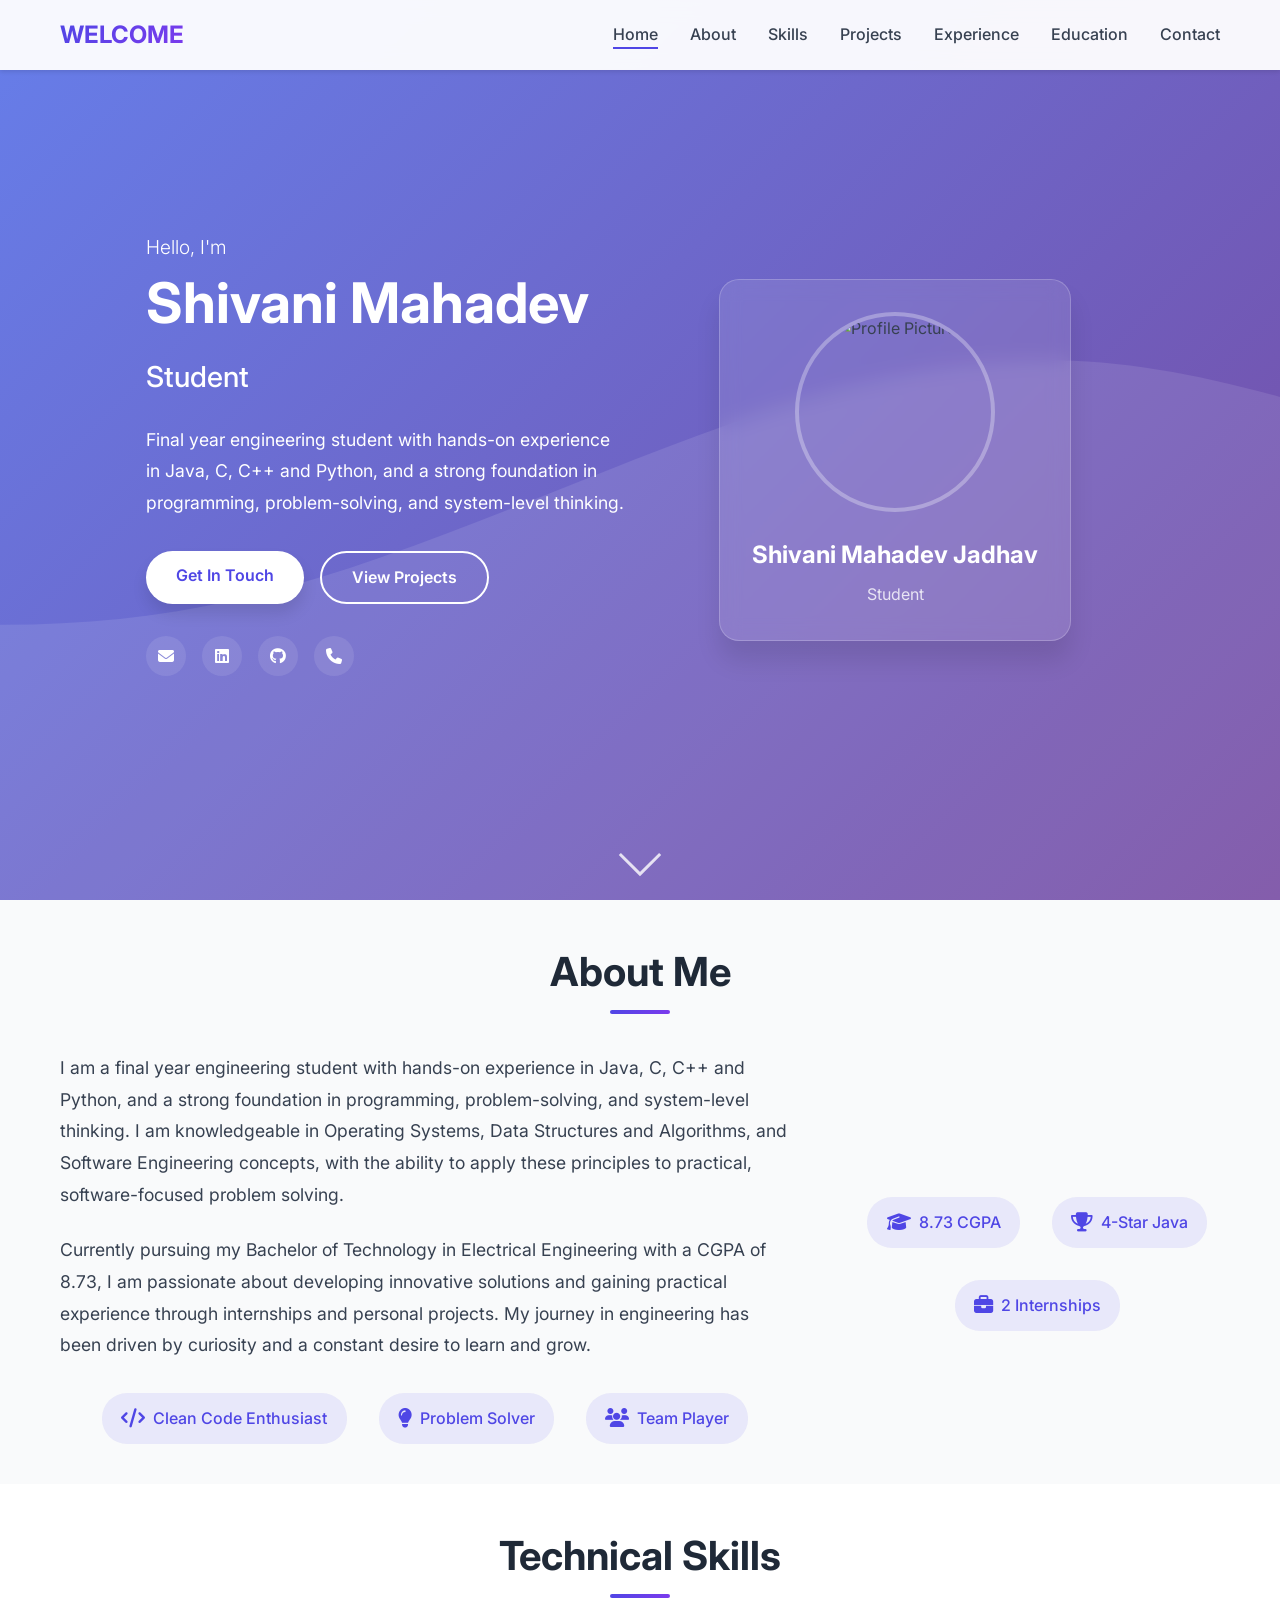
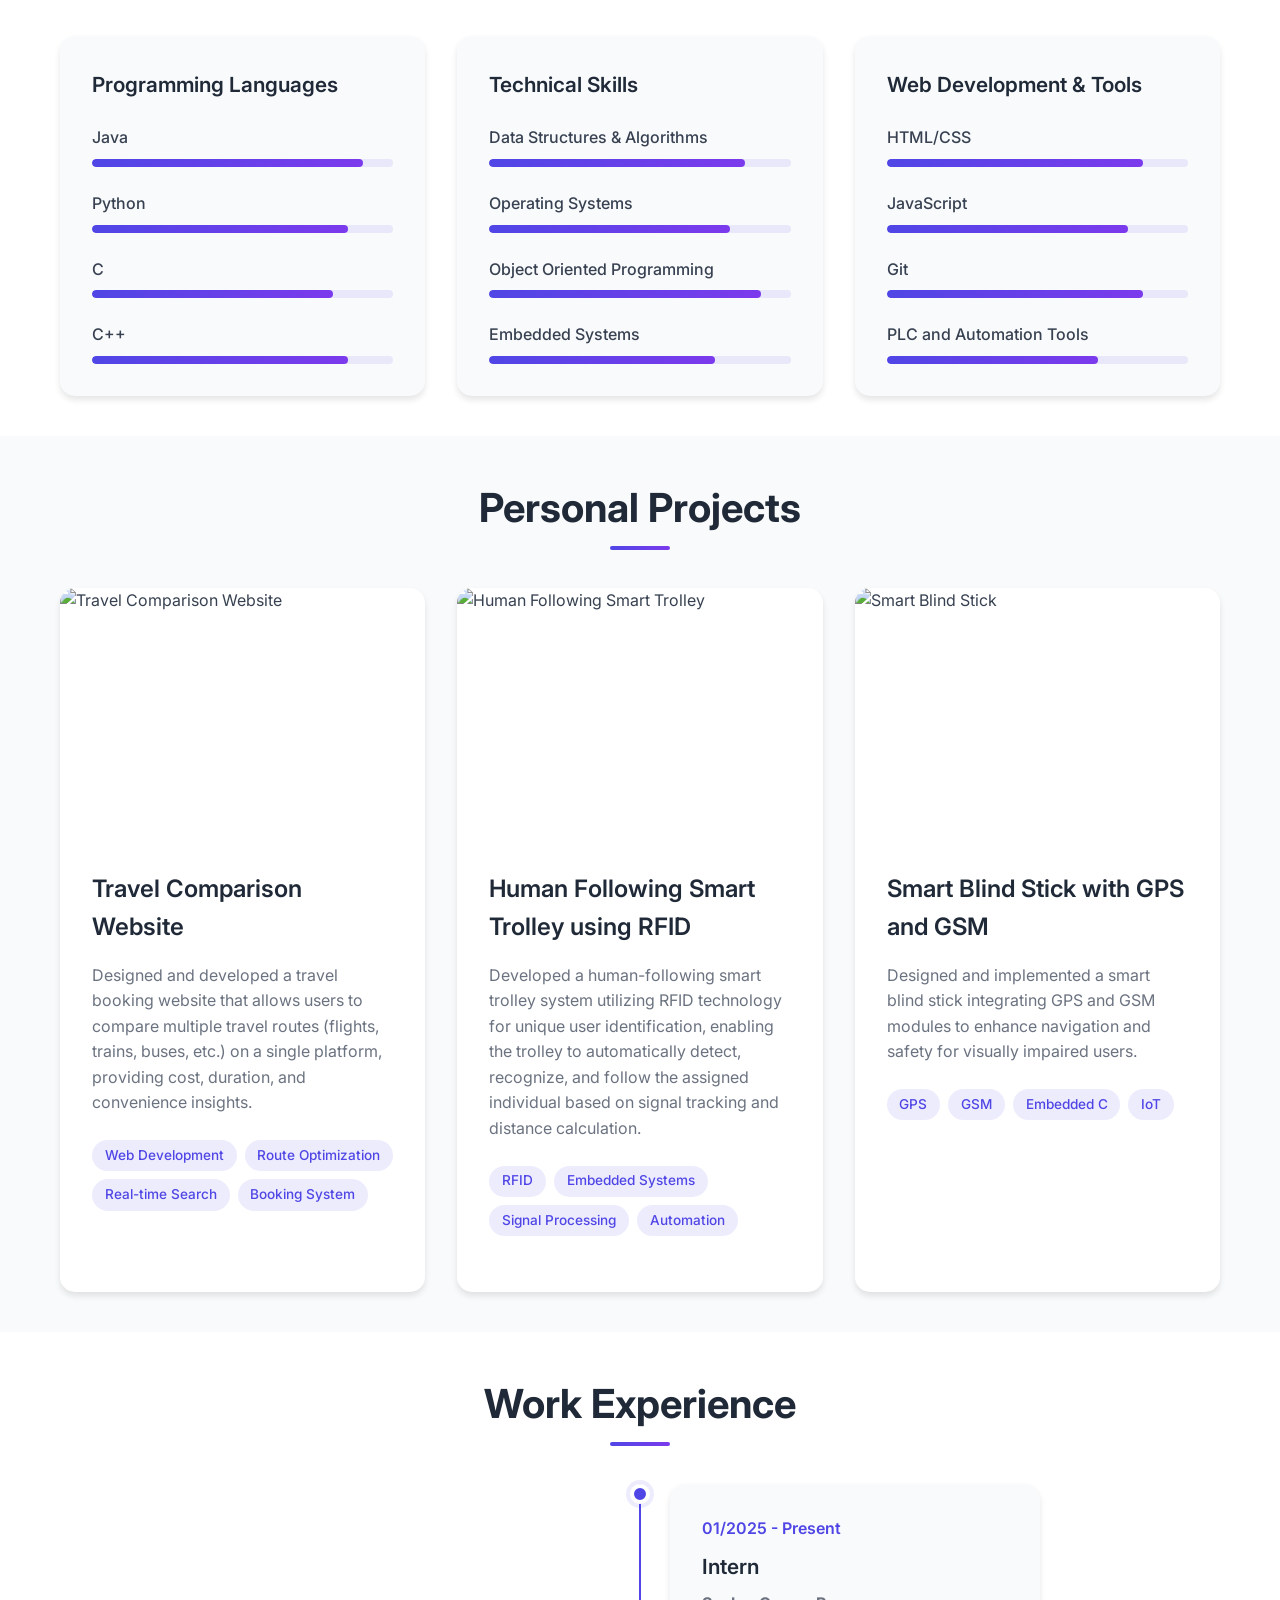
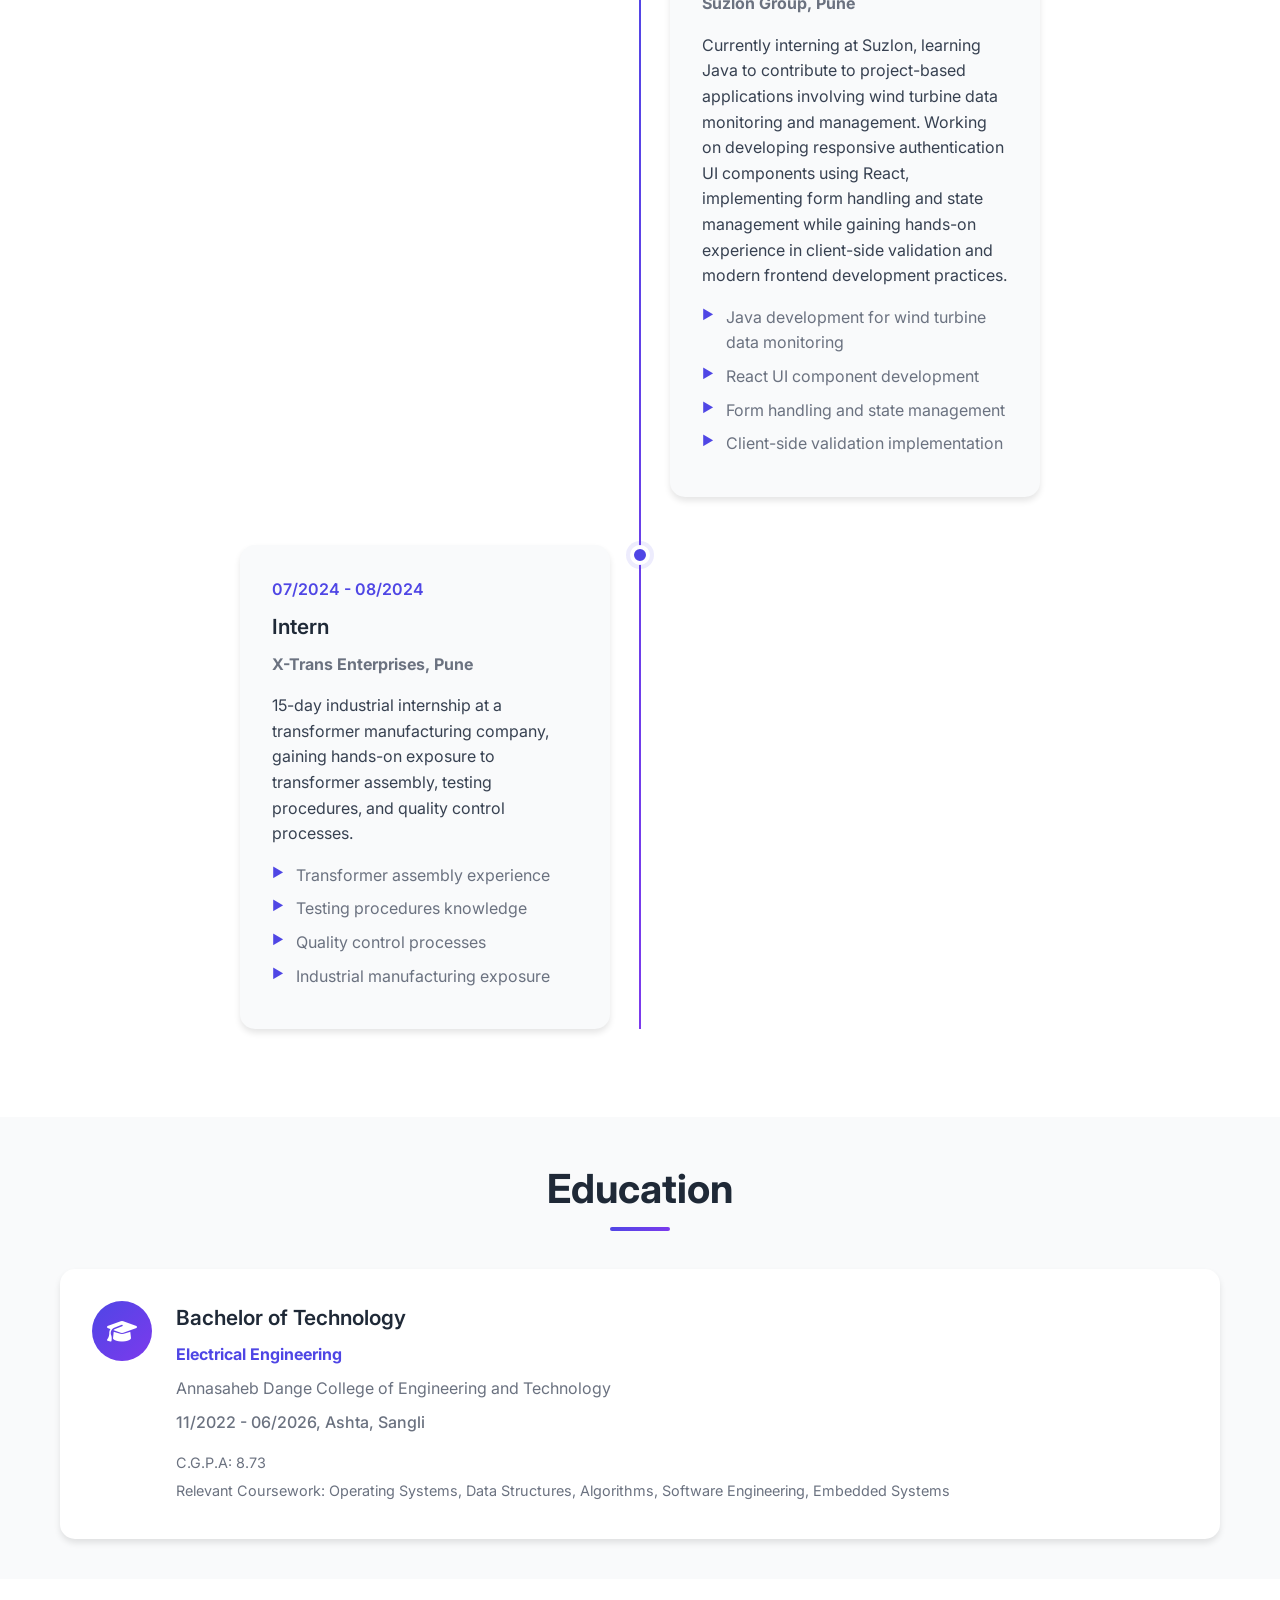
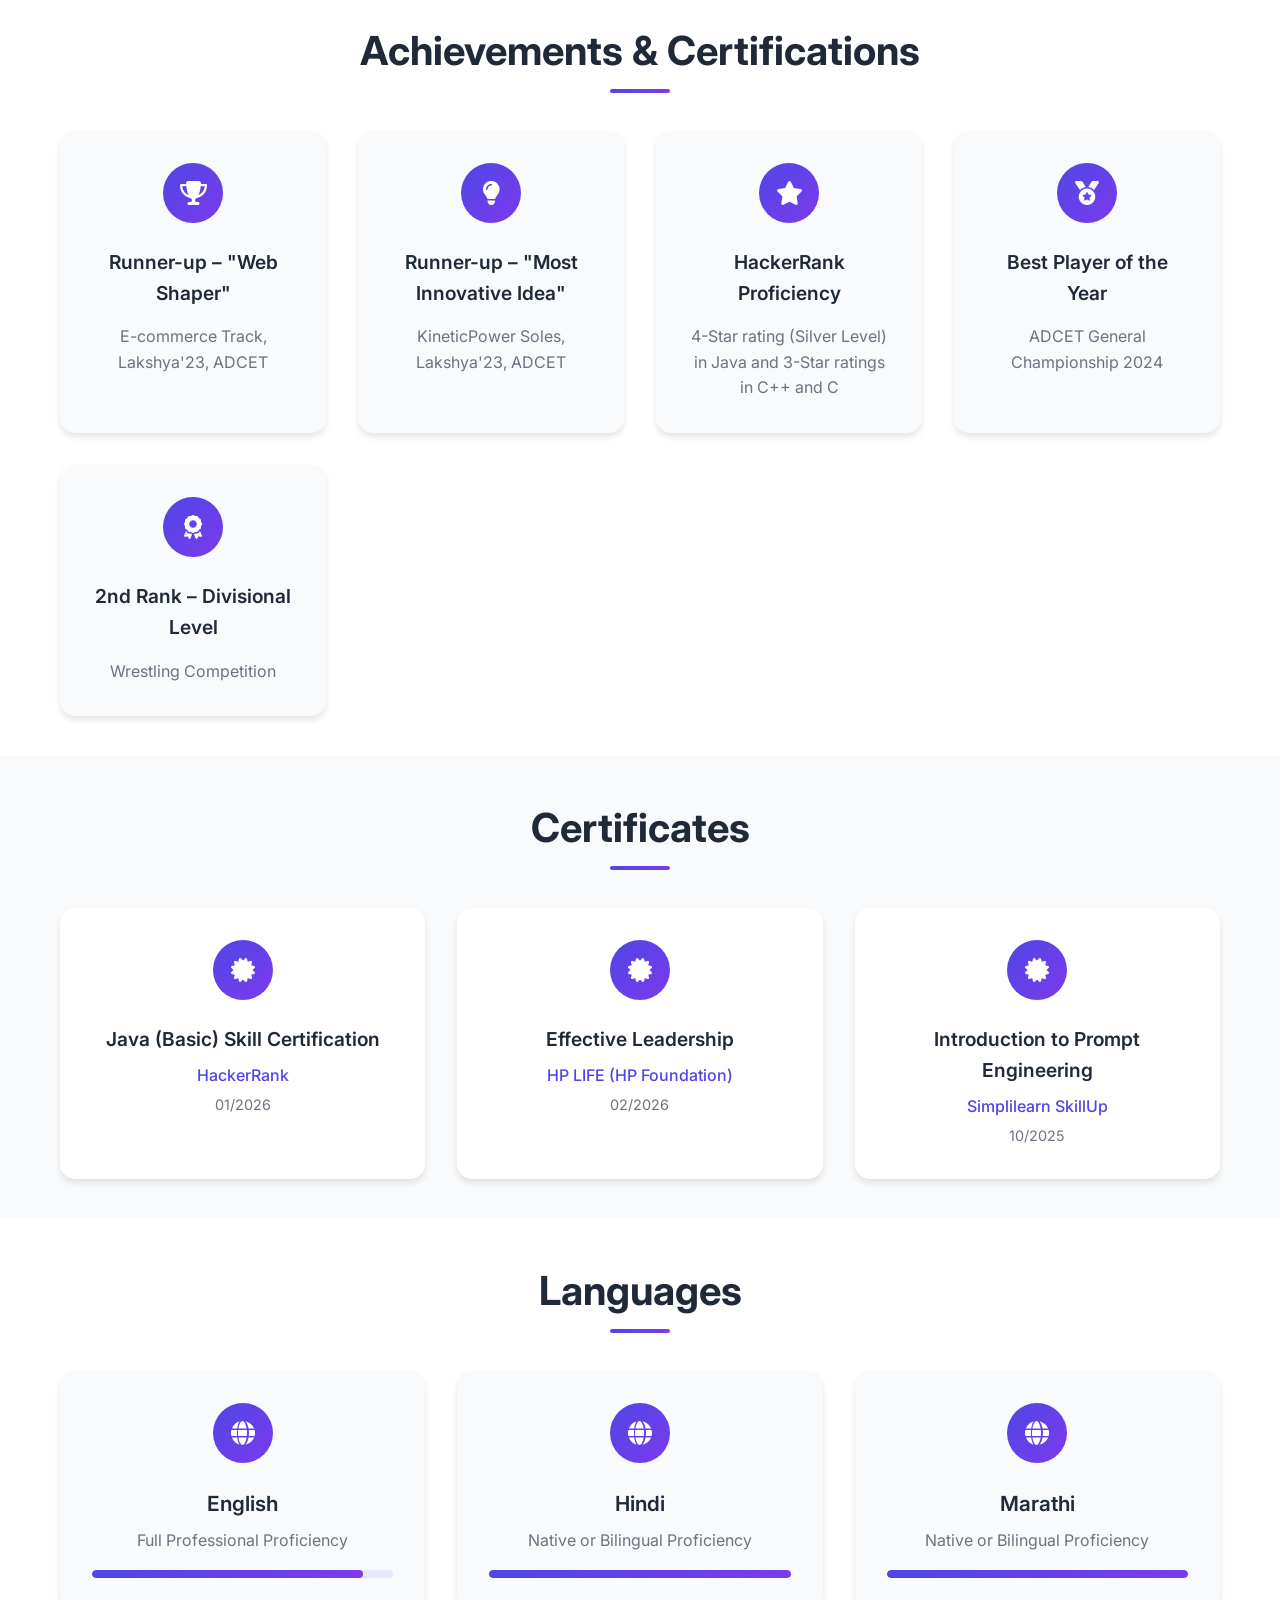
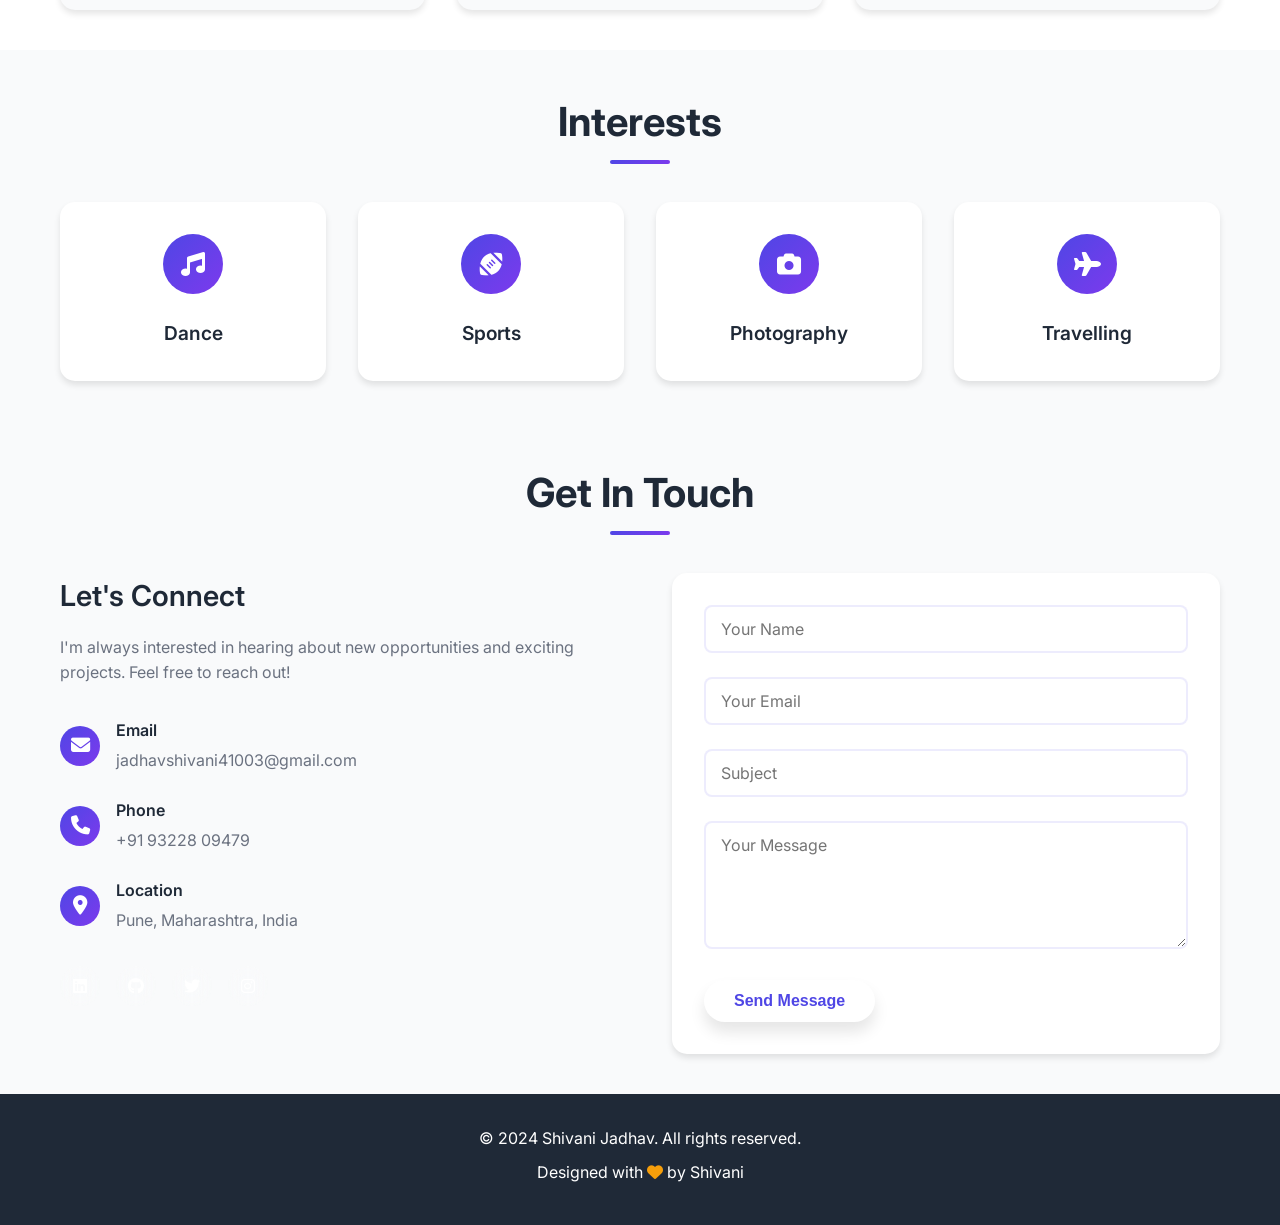
==== index.html @ b229d6d4 "Initial portfolio commit - Shivani Jadhav" ====
<!DOCTYPE html>
<html lang="en">
<head>
    <meta charset="UTF-8">
    <meta name="viewport" content="width=device-width, initial-scale=1.0">
    <base href="/">
    <title>Shivani Jadhav - Portfolio</title>
    <link rel="stylesheet" href="style.css">
    <link rel="stylesheet" href="https://cdnjs.cloudflare.com/ajax/libs/font-awesome/6.4.0/css/all.min.css">
    <link href="https://fonts.googleapis.com/css2?family=Inter:wght@300;400;500;600;700&family=Poppins:wght@300;400;500;600;700&display=swap" rel="stylesheet">
</head>
<body>
    <!-- Navigation -->
    <nav class="navbar">
        <div class="nav-container">
            <div class="nav-logo">
                <h3>WELCOME</h3>
            </div>
            <ul class="nav-menu">
                <li class="nav-item">
                    <a href="#home" class="nav-link">Home</a>
                </li>
                <li class="nav-item">
                    <a href="#about" class="nav-link">About</a>
                </li>
                <li class="nav-item">
                    <a href="#skills" class="nav-link">Skills</a>
                </li>
                <li class="nav-item">
                    <a href="#projects" class="nav-link">Projects</a>
                </li>
                <li class="nav-item">
                    <a href="#experience" class="nav-link">Experience</a>
                </li>
                <li class="nav-item">
                    <a href="#education" class="nav-link">Education</a>
                </li>
                <li class="nav-item">
                    <a href="#contact" class="nav-link">Contact</a>
                </li>
            </ul>
            <div class="hamburger">
                <span class="bar"></span>
                <span class="bar"></span>
                <span class="bar"></span>
            </div>
        </div>
    </nav>

    <!-- Hero Section -->
    <section id="home" class="hero">
        <div class="hero-container">
            <div class="hero-content">
                <div class="hero-text">
                    <h1 class="hero-title">
                        <span class="greeting">Hello, I'm</span>
                        <span class="name">Shivani Mahadev Jadhav</span>
                    </h1>
                    <h2 class="hero-subtitle">Student</h2>
                    <p class="hero-description">
                        Final year engineering student with hands-on experience<br>
                        in Java, C, C++ and Python, and a strong foundation in<br>
                        programming, problem-solving, and system-level thinking.
                    </p>
                    <div class="hero-buttons">
                        <a href="#contact" class="btn btn-primary">Get In Touch</a>
                        <a href="#projects" class="btn btn-secondary">View Projects</a>
                    </div>
                    <div class="hero-social">
                        <a href="jadhavshivani41003@gmail.com" class="social-link" onclick="window.location.href='mailto:jadhavshivani41003@gmail.com'; return false;">
                            <i class="fas fa-envelope"></i>
                        </a>
                        <a href="https://linkedin.com/in/shivani-jadhav03" class="social-link">
                            <i class="fab fa-linkedin"></i>
                        </a>
                        <a href="#" class="social-link">
                            <i class="fab fa-github"></i>
                        </a>
                        <a href="tel:+919322809479" class="social-link">
                            <i class="fas fa-phone"></i>
                        </a>
                    </div>
                </div>
                <div class="hero-image">
                    <div class="profile-card">
                        <div class="profile-img">
                            <img src="profile.jpeg" alt="Profile Picture">
                        </div>
                        <div class="profile-info">
                            <h3>Shivani Mahadev Jadhav</h3>
                            <p>Student</p>
                        </div>
                    </div>
                </div>
            </div>
        </div>
        <div class="scroll-indicator">
            <div class="scroll-arrow"></div>
        </div>
    </section>

    <!-- About Section -->
    <section id="about" class="about">
        <div class="container">
            <h2 class="section-title">About Me</h2>
            <div class="about-content">
                <div class="about-text">
                    <p>
                        I am a final year engineering student with hands-on experience in Java, C, C++ and Python, and a strong 
                        foundation in programming, problem-solving, and system-level thinking. I am knowledgeable in Operating 
                        Systems, Data Structures and Algorithms, and Software Engineering concepts, with the ability to apply 
                        these principles to practical, software-focused problem solving.
                    </p>
                    <p>
                        Currently pursuing my Bachelor of Technology in Electrical Engineering with a CGPA of 8.73, I am passionate 
                        about developing innovative solutions and gaining practical experience through internships and personal projects. 
                        My journey in engineering has been driven by curiosity and a constant desire to learn and grow.
                    </p>
                    <div class="about-highlights">
                        <div class="highlight-item">
                            <i class="fas fa-code"></i>
                            <span>Clean Code Enthusiast</span>
                        </div>
                        <div class="highlight-item">
                            <i class="fas fa-lightbulb"></i>
                            <span>Problem Solver</span>
                        </div>
                        <div class="highlight-item">
                            <i class="fas fa-users"></i>
                            <span>Team Player</span>
                        </div>
                    </div>
                </div>
                <div class="about-highlights">
                    <div class="highlight-item">
                        <i class="fas fa-graduation-cap"></i>
                        <span>8.73 CGPA</span>
                    </div>
                    <div class="highlight-item">
                        <i class="fas fa-trophy"></i>
                        <span>4-Star Java</span>
                    </div>
                    <div class="highlight-item">
                        <i class="fas fa-briefcase"></i>
                        <span>2 Internships</span>
                    </div>
                </div>
            </div>
        </div>
    </section>

    <!-- Skills Section -->
    <section id="skills" class="skills">
        <div class="container">
            <h2 class="section-title">Technical Skills</h2>
            <div class="skills-grid">
                <div class="skill-category">
                    <h3>Programming Languages</h3>
                    <div class="skill-list">
                        <div class="skill-item">
                            <span class="skill-name">Java</span>
                            <div class="skill-bar">
                                <div class="skill-progress" data-progress="90"></div>
                            </div>
                        </div>
                        <div class="skill-item">
                            <span class="skill-name">Python</span>
                            <div class="skill-bar">
                                <div class="skill-progress" data-progress="85"></div>
                            </div>
                        </div>
                        <div class="skill-item">
                            <span class="skill-name">C</span>
                            <div class="skill-bar">
                                <div class="skill-progress" data-progress="80"></div>
                            </div>
                        </div>
                        <div class="skill-item">
                            <span class="skill-name">C++</span>
                            <div class="skill-bar">
                                <div class="skill-progress" data-progress="85"></div>
                            </div>
                        </div>
                    </div>
                </div>
                <div class="skill-category">
                    <h3>Technical Skills</h3>
                    <div class="skill-list">
                        <div class="skill-item">
                            <span class="skill-name">Data Structures & Algorithms</span>
                            <div class="skill-bar">
                                <div class="skill-progress" data-progress="85"></div>
                            </div>
                        </div>
                        <div class="skill-item">
                            <span class="skill-name">Operating Systems</span>
                            <div class="skill-bar">
                                <div class="skill-progress" data-progress="80"></div>
                            </div>
                        </div>
                        <div class="skill-item">
                            <span class="skill-name">Object Oriented Programming</span>
                            <div class="skill-bar">
                                <div class="skill-progress" data-progress="90"></div>
                            </div>
                        </div>
                        <div class="skill-item">
                            <span class="skill-name">Embedded Systems</span>
                            <div class="skill-bar">
                                <div class="skill-progress" data-progress="75"></div>
                            </div>
                        </div>
                    </div>
                </div>
                <div class="skill-category">
                    <h3>Web Development & Tools</h3>
                    <div class="skill-list">
                        <div class="skill-item">
                            <span class="skill-name">HTML/CSS</span>
                            <div class="skill-bar">
                                <div class="skill-progress" data-progress="85"></div>
                            </div>
                        </div>
                        <div class="skill-item">
                            <span class="skill-name">JavaScript</span>
                            <div class="skill-bar">
                                <div class="skill-progress" data-progress="80"></div>
                            </div>
                        </div>
                        <div class="skill-item">
                            <span class="skill-name">Git</span>
                            <div class="skill-bar">
                                <div class="skill-progress" data-progress="85"></div>
                            </div>
                        </div>
                        <div class="skill-item">
                            <span class="skill-name">PLC and Automation Tools</span>
                            <div class="skill-bar">
                                <div class="skill-progress" data-progress="70"></div>
                            </div>
                        </div>
                    </div>
                </div>
            </div>
        </div>
    </section>

    <!-- Projects Section -->
    <section id="projects" class="projects">
        <div class="container">
            <h2 class="section-title">Personal Projects</h2>
            <div class="projects-grid">
                <div class="project-card">
                    <div class="project-image">
                        <img src="travel.png" alt="Travel Comparison Website">
                    </div>
                    <div class="project-content">
                        <h3>Travel Comparison Website</h3>
                        <p>Designed and developed a travel booking website that allows users to compare multiple travel routes (flights, trains, buses, etc.) on a single platform, providing cost, duration, and convenience insights.</p>
                        <div class="project-tech">
                            <span class="tech-tag">Web Development</span>
                            <span class="tech-tag">Route Optimization</span>
                            <span class="tech-tag">Real-time Search</span>
                            <span class="tech-tag">Booking System</span>
                        </div>
                    </div>
                </div>
                <div class="project-card">
                    <div class="project-image">
                        <img src="cart.png" alt="Human Following Smart Trolley">
                    </div>
                    <div class="project-content">
                        <h3>Human Following Smart Trolley using RFID</h3>
                        <p>Developed a human-following smart trolley system utilizing RFID technology for unique user identification, enabling the trolley to automatically detect, recognize, and follow the assigned individual based on signal tracking and distance calculation.</p>
                        <div class="project-tech">
                            <span class="tech-tag">RFID</span>
                            <span class="tech-tag">Embedded Systems</span>
                            <span class="tech-tag">Signal Processing</span>
                            <span class="tech-tag">Automation</span>
                        </div>
                    </div>
                </div>
                <div class="project-card">
                    <div class="project-image">
                        <img src="stick.png" alt="Smart Blind Stick">
                    </div>
                    <div class="project-content">
                        <h3>Smart Blind Stick with GPS and GSM</h3>
                        <p>Designed and implemented a smart blind stick integrating GPS and GSM modules to enhance navigation and safety for visually impaired users.</p>
                        <div class="project-tech">
                            <span class="tech-tag">GPS</span>
                            <span class="tech-tag">GSM</span>
                            <span class="tech-tag">Embedded C</span>
                            <span class="tech-tag">IoT</span>
                        </div>
                    </div>
                </div>
            </div>
        </div>
    </section>

    <!-- Experience Section -->
    <section id="experience" class="experience">
        <div class="container">
            <h2 class="section-title">Work Experience</h2>
            <div class="timeline">
                <div class="timeline-item">
                    <div class="timeline-dot"></div>
                    <div class="timeline-content">
                        <div class="timeline-date">01/2025 - Present</div>
                        <h3>Intern</h3>
                        <h4>Suzlon Group, Pune</h4>
                        <p>Currently interning at Suzlon, learning Java to contribute to project-based applications involving wind turbine data monitoring and management. Working on developing responsive authentication UI components using React, implementing form handling and state management while gaining hands-on experience in client-side validation and modern frontend development practices.</p>
                        <ul>
                            <li>Java development for wind turbine data monitoring</li>
                            <li>React UI component development</li>
                            <li>Form handling and state management</li>
                            <li>Client-side validation implementation</li>
                        </ul>
                    </div>
                </div>
                <div class="timeline-item">
                    <div class="timeline-dot"></div>
                    <div class="timeline-content">
                        <div class="timeline-date">07/2024 - 08/2024</div>
                        <h3>Intern</h3>
                        <h4>X-Trans Enterprises, Pune</h4>
                        <p>15-day industrial internship at a transformer manufacturing company, gaining hands-on exposure to transformer assembly, testing procedures, and quality control processes.</p>
                        <ul>
                            <li>Transformer assembly experience</li>
                            <li>Testing procedures knowledge</li>
                            <li>Quality control processes</li>
                            <li>Industrial manufacturing exposure</li>
                        </ul>
                    </div>
                </div>
            </div>
        </div>
    </section>

    <!-- Education Section -->
    <section id="education" class="education">
        <div class="container">
            <h2 class="section-title">Education</h2>
            <div class="education-grid">
                <div class="education-card">
                    <div class="education-icon">
                        <i class="fas fa-graduation-cap"></i>
                    </div>
                    <div class="education-content">
                        <h3>Bachelor of Technology</h3>
                        <h4>Electrical Engineering</h4>
                        <p class="institution">Annasaheb Dange College of Engineering and Technology</p>
                        <p class="duration">11/2022 - 06/2026, Ashta, Sangli</p>
                        <div class="education-details">
                            <p>C.G.P.A: 8.73</p>
                            <p>Relevant Coursework: Operating Systems, Data Structures, Algorithms, Software Engineering, Embedded Systems</p>
                        </div>
                    </div>
                </div>
            </div>
        </div>
    </section>

    <!-- Achievements Section -->
    <section class="achievements">
        <div class="container">
            <h2 class="section-title">Achievements & Certifications</h2>
            <div class="achievements-grid">
                <div class="achievement-card">
                    <div class="achievement-icon">
                        <i class="fas fa-trophy"></i>
                    </div>
                    <h3>Runner-up – "Web Shaper"</h3>
                    <p>E-commerce Track, Lakshya'23, ADCET</p>
                </div>
                <div class="achievement-card">
                    <div class="achievement-icon">
                        <i class="fas fa-lightbulb"></i>
                    </div>
                    <h3>Runner-up – "Most Innovative Idea"</h3>
                    <p>KineticPower Soles, Lakshya'23, ADCET</p>
                </div>
                <div class="achievement-card">
                    <div class="achievement-icon">
                        <i class="fas fa-star"></i>
                    </div>
                    <h3>HackerRank Proficiency</h3>
                    <p>4-Star rating (Silver Level) in Java and 3-Star ratings in C++ and C</p>
                </div>
                <div class="achievement-card">
                    <div class="achievement-icon">
                        <i class="fas fa-medal"></i>
                    </div>
                    <h3>Best Player of the Year</h3>
                    <p>ADCET General Championship 2024</p>
                </div>
                <div class="achievement-card">
                    <div class="achievement-icon">
                        <i class="fas fa-award"></i>
                    </div>
                    <h3>2nd Rank – Divisional Level</h3>
                    <p>Wrestling Competition</p>
                </div>
            </div>
        </div>
    </section>

    <!-- Certificates Section -->
    <section class="certificates">
        <div class="container">
            <h2 class="section-title">Certificates</h2>
            <div class="certificates-grid">
                <div class="certificate-card">
                    <div class="certificate-icon">
                        <i class="fas fa-certificate"></i>
                    </div>
                    <h3>Java (Basic) Skill Certification</h3>
                    <p class="issuer">HackerRank</p>
                    <p class="date">01/2026</p>
                </div>
                <div class="certificate-card">
                    <div class="certificate-icon">
                        <i class="fas fa-certificate"></i>
                    </div>
                    <h3>Effective Leadership</h3>
                    <p class="issuer">HP LIFE (HP Foundation)</p>
                    <p class="date">02/2026</p>
                </div>
                <div class="certificate-card">
                    <div class="certificate-icon">
                        <i class="fas fa-certificate"></i>
                    </div>
                    <h3>Introduction to Prompt Engineering</h3>
                    <p class="issuer">Simplilearn SkillUp</p>
                    <p class="date">10/2025</p>
                </div>
            </div>
        </div>
    </section>

    <!-- Languages Section -->
    <section class="languages">
        <div class="container">
            <h2 class="section-title">Languages</h2>
            <div class="languages-grid">
                <div class="language-card">
                    <div class="language-flag">
                        <i class="fas fa-globe"></i>
                    </div>
                    <h3>English</h3>
                    <p>Full Professional Proficiency</p>
                    <div class="language-level">
                        <div class="level-bar">
                            <div class="level-progress" style="width: 90%"></div>
                        </div>
                    </div>
                </div>
                <div class="language-card">
                    <div class="language-flag">
                        <i class="fas fa-globe"></i>
                    </div>
                    <h3>Hindi</h3>
                    <p>Native or Bilingual Proficiency</p>
                    <div class="language-level">
                        <div class="level-bar">
                            <div class="level-progress" style="width: 100%"></div>
                        </div>
                    </div>
                </div>
                <div class="language-card">
                    <div class="language-flag">
                        <i class="fas fa-globe"></i>
                    </div>
                    <h3>Marathi</h3>
                    <p>Native or Bilingual Proficiency</p>
                    <div class="language-level">
                        <div class="level-bar">
                            <div class="level-progress" style="width: 100%"></div>
                        </div>
                    </div>
                </div>
            </div>
        </div>
    </section>

    <!-- Interests Section -->
    <section class="interests">
        <div class="container">
            <h2 class="section-title">Interests</h2>
            <div class="interests-grid">
                <div class="interest-card">
                    <div class="interest-icon">
                        <i class="fas fa-music"></i>
                    </div>
                    <h3>Dance</h3>
                </div>
                <div class="interest-card">
                    <div class="interest-icon">
                        <i class="fas fa-football-ball"></i>
                    </div>
                    <h3>Sports</h3>
                </div>
                <div class="interest-card">
                    <div class="interest-icon">
                        <i class="fas fa-camera"></i>
                    </div>
                    <h3>Photography</h3>
                </div>
                <div class="interest-card">
                    <div class="interest-icon">
                        <i class="fas fa-plane"></i>
                    </div>
                    <h3>Travelling</h3>
                </div>
            </div>
        </div>
    </section>

    <!-- Contact Section -->
    <section id="contact" class="contact">
        <div class="container">
            <h2 class="section-title">Get In Touch</h2>
            <div class="contact-content">
                <div class="contact-info">
                    <h3>Let's Connect</h3>
                    <p>I'm always interested in hearing about new opportunities and exciting projects. Feel free to reach out!</p>
                    <div class="contact-items">
                        <div class="contact-item">
                            <i class="fas fa-envelope"></i>
                            <div>
                                <h4>Email</h4>
                                <a href="mailto:jadhavshivani41003@gmail.com">jadhavshivani41003@gmail.com</a>
                            </div>
                        </div>
                        <div class="contact-item">
                            <i class="fas fa-phone"></i>
                            <div>
                                <h4>Phone</h4>
                                <a href="tel:+919322809479">+91 93228 09479</a>
                            </div>
                        </div>
                        <div class="contact-item">
                            <i class="fas fa-map-marker-alt"></i>
                            <div>
                                <h4>Location</h4>
                                <p>Pune, Maharashtra, India</p>
                            </div>
                        </div>
                    </div>
                    <div class="social-links">
                        <a href="#" class="social-link">
                            <i class="fab fa-linkedin"></i>
                        </a>
                        <a href="#" class="social-link">
                            <i class="fab fa-github"></i>
                        </a>
                        <a href="#" class="social-link">
                            <i class="fab fa-twitter"></i>
                        </a>
                        <a href="#" class="social-link">
                            <i class="fab fa-instagram"></i>
                        </a>
                    </div>
                </div>
                <div class="contact-form">
                    <form id="contactForm">
                        <div class="form-group">
                            <input type="text" id="name" name="name" placeholder="Your Name" required>
                        </div>
                        <div class="form-group">
                            <input type="email" id="email" name="email" placeholder="Your Email" required>
                        </div>
                        <div class="form-group">
                            <input type="text" id="subject" name="subject" placeholder="Subject" required>
                        </div>
                        <div class="form-group">
                            <textarea id="message" name="message" rows="5" placeholder="Your Message" required></textarea>
                        </div>
                        <button type="submit" class="btn btn-primary">Send Message</button>
                    </form>
                </div>
            </div>
        </div>
    </section>

    <!-- Footer -->
    <footer class="footer">
        <div class="container">
            <div class="footer-content">
                <p>&copy; 2024 Shivani Jadhav. All rights reserved.</p>
                <p>Designed with <i class="fas fa-heart"></i> by Shivani</p>
            </div>
        </div>
    </footer>

    <script src="script.js"></script>
</body>
</html>
---- style.css ----
/* Reset and Base Styles */
* {
    margin: 0;
    padding: 0;
    box-sizing: border-box;
}

:root {
    --primary-color: #4F46E5;
    --secondary-color: #10B981;
    --accent-color: #F59E0B;
    --dark-color: #1F2937;
    --light-color: #F9FAFB;
    --text-color: #374151;
    --text-light: #6B7280;
    --white: #FFFFFF;
    --gradient-1: linear-gradient(135deg, #667eea 0%, #764ba2 100%);
    --gradient-2: linear-gradient(135deg, #4F46E5 0%, #7C3AED 100%);
    --shadow-sm: 0 2px 4px rgba(0, 0, 0, 0.1);
    --shadow-md: 0 4px 6px rgba(0, 0, 0, 0.1);
    --shadow-lg: 0 10px 15px rgba(0, 0, 0, 0.1);
    --shadow-xl: 0 20px 25px rgba(0, 0, 0, 0.1);
    --transition: all 0.3s cubic-bezier(0.4, 0, 0.2, 1);
}

html {
    scroll-behavior: smooth;
}

body {
    font-family: 'Inter', sans-serif;
    line-height: 1.6;
    color: var(--text-color);
    background-color: var(--white);
    overflow-x: hidden;
}

.container {
    max-width: 1200px;
    margin: 0 auto;
    padding: 0 20px;
}

/* Navigation */
.navbar {
    position: fixed;
    top: 0;
    width: 100%;
    background: rgba(255, 255, 255, 0.95);
    backdrop-filter: blur(10px);
    z-index: 1000;
    box-shadow: var(--shadow-sm);
    transition: var(--transition);
}

.nav-container {
    max-width: 1200px;
    margin: 0 auto;
    padding: 1rem 20px;
    display: flex;
    justify-content: space-between;
    align-items: center;
    position: relative;
}

.nav-logo {
    z-index: 1001;
}

.nav-logo h3 {
    font-size: 1.5rem;
    font-weight: 700;
    background: var(--gradient-2);
    -webkit-background-clip: text;
    -webkit-text-fill-color: transparent;
    background-clip: text;
}

.nav-menu {
    display: flex;
    list-style: none;
    gap: 2rem;
    z-index: 1001;
    position: relative;
}

.nav-link {
    text-decoration: none;
    color: var(--text-color);
    font-weight: 500;
    transition: var(--transition);
    position: relative;
}

.nav-link::after {
    content: '';
    position: absolute;
    bottom: -5px;
    left: 0;
    width: 0;
    height: 2px;
    background: var(--primary-color);
    transition: width 0.3s ease;
}

.nav-link:hover::after,
.nav-link.active::after {
    width: 100%;
}

.nav-link:hover {
    color: var(--primary-color);
}

.hamburger {
    display: none;
    flex-direction: column;
    cursor: pointer;
}

.bar {
    width: 25px;
    height: 3px;
    background: var(--dark-color);
    margin: 3px 0;
    transition: var(--transition);
}

/* Hero Section */
.hero {
    min-height: 100vh;
    display: flex;
    align-items: center;
    background: linear-gradient(135deg, #667eea 0%, #764ba2 100%);
    position: relative;
    overflow: hidden;
    padding-top: 80px;
}

.hero::before {
    content: '';
    position: absolute;
    top: 0;
    left: 0;
    right: 0;
    bottom: 0;
    background: url('data:image/svg+xml,<svg xmlns="http://www.w3.org/2000/svg" viewBox="0 0 1440 320"><path fill="%23ffffff" fill-opacity="0.1" d="M0,96L48,112C96,128,192,160,288,186.7C384,213,480,235,576,213.3C672,192,768,128,864,128C960,128,1056,192,1152,197.3C1248,203,1344,149,1392,122.7L1440,96L1440,320L1392,320C1344,320,1248,320,1152,320C1056,320,960,320,864,320C768,320,672,320,576,320C480,320,384,320,288,320C192,320,96,320,48,320L0,320Z"></path></svg>') no-repeat bottom;
    background-size: cover;
}

.hero-container {
    max-width: 1200px;
    margin: 0 auto;
    padding: 0 20px;
    position: relative;
    z-index: 1;
}

.hero-content {
    display: grid;
    grid-template-columns: 1fr 1fr;
    gap: 2rem;
    align-items: center;
}

.hero-text {
    color: var(--white);
    animation: fadeInLeft 1s ease-out;
    margin-bottom: 1.5rem;
}

.greeting {
    display: block;
    font-size: 1.2rem;
    font-weight: 300;
    margin-bottom: 0.5rem;
    opacity: 0;
    animation: fadeInUp 0.8s ease-out 0.2s forwards;
}

.name {
    display: block;
    font-size: 3.5rem;
    font-weight: 700;
    margin-bottom: 1rem;
    line-height: 1.2;
    opacity: 0;
    animation: fadeInUp 0.8s ease-out 0.4s forwards;
}

.hero-subtitle {
    font-size: 1.8rem;
    font-weight: 500;
    margin-bottom: 1.5rem;
    opacity: 0;
    animation: fadeInUp 0.8s ease-out 0.6s forwards;
}

.hero-description {
    font-size: 1.1rem;
    margin-bottom: 2rem;
    opacity: 0.9;
    line-height: 1.8;
    opacity: 0;
    animation: fadeInUp 0.8s ease-out 0.8s forwards;
}

.hero-buttons {
    display: flex;
    gap: 1rem;
    margin-bottom: 2rem;
    opacity: 0;
    animation: fadeInUp 0.8s ease-out 1s forwards;
}

.btn {
    padding: 12px 30px;
    border: none;
    border-radius: 50px;
    font-weight: 600;
    text-decoration: none;
    transition: var(--transition);
    display: inline-block;
    cursor: pointer;
    font-size: 1rem;
}

.btn-primary {
    background: var(--white);
    color: var(--primary-color);
    box-shadow: var(--shadow-lg);
}

.btn-primary:hover {
    transform: translateY(-2px);
    box-shadow: var(--shadow-xl);
}

.btn-secondary {
    background: transparent;
    color: var(--white);
    border: 2px solid var(--white);
}

.btn-secondary:hover {
    background: var(--white);
    color: var(--primary-color);
    transform: translateY(-2px);
}

.hero-social {
    display: flex;
    gap: 1rem;
    opacity: 0;
    animation: fadeInUp 0.8s ease-out 1.2s forwards;
    margin-bottom: 3rem;
    position: relative;
    z-index: 10;
}

.social-link {
    width: 40px;
    height: 40px;
    border-radius: 50%;
    background: rgba(255, 255, 255, 0.1);
    color: var(--white);
    display: flex;
    align-items: center;
    justify-content: center;
    text-decoration: none;
    transition: var(--transition);
    backdrop-filter: blur(10px);
}

.social-link:hover {
    background: var(--white);
    color: var(--primary-color);
    transform: translateY(-3px);
}

.hero-image {
    display: flex;
    justify-content: center;
    align-items: center;
    animation: fadeInRight 1s ease-out;
    margin-top: -60px;
}

.profile-card {
    background: rgba(255, 255, 255, 0.1);
    backdrop-filter: blur(10px);
    border-radius: 20px;
    padding: 2rem;
    text-align: center;
    box-shadow: var(--shadow-xl);
    border: 1px solid rgba(255, 255, 255, 0.2);
    transform: perspective(1000px) rotateY(0deg);
    transition: transform 0.6s;
}

.profile-card:hover {
    transform: perspective(1000px) rotateY(10deg);
}

.profile-img {
    width: 200px;
    height: 200px;
    border-radius: 50%;
    margin: 0 auto 1.5rem;
    overflow: hidden;
    border: 4px solid rgba(255, 255, 255, 0.3);
    position: relative;
}

.profile-img img {
    width: 100%;
    height: 100%;
    object-fit: cover;
}

.profile-info h3 {
    color: var(--white);
    font-size: 1.5rem;
    margin-bottom: 0.5rem;
}

.profile-info p {
    color: rgba(255, 255, 255, 0.8);
    font-size: 1rem;
}

.scroll-indicator {
    position: absolute;
    bottom: 30px;
    left: 50%;
    transform: translateX(-50%);
    animation: bounce 2s infinite;
}

.scroll-arrow {
    width: 30px;
    height: 30px;
    border-right: 3px solid rgba(255, 255, 255, 0.8);
    border-bottom: 3px solid rgba(255, 255, 255, 0.8);
    transform: rotate(45deg);
}

/* Section Styles */
.section-title {
    font-size: 2.5rem;
    font-weight: 700;
    text-align: center;
    margin-bottom: 3rem;
    color: var(--dark-color);
    position: relative;
}

.section-title::after {
    content: '';
    position: absolute;
    bottom: -10px;
    left: 50%;
    transform: translateX(-50%);
    width: 60px;
    height: 4px;
    background: var(--gradient-2);
    border-radius: 2px;
}

/* About Section */
.about {
    padding: 40px 0;
    background: var(--light-color);
}

.about-content {
    display: grid;
    grid-template-columns: 2fr 1fr;
    gap: 4rem;
    align-items: center;
}

.about-text p {
    font-size: 1.1rem;
    line-height: 1.8;
    margin-bottom: 1.5rem;
    color: var(--text-color);
}

.about-highlights {
    display: flex;
    gap: 2rem;
    margin-top: 2rem;
    justify-content: center;
    flex-wrap: wrap;
}

.about-highlights .highlight-item {
    display: flex;
    align-items: center;
    gap: 0.5rem;
    color: var(--primary-color);
    font-weight: 500;
    background: rgba(79, 70, 229, 0.1);
    padding: 0.8rem 1.2rem;
    border-radius: 25px;
    transition: var(--transition);
}

.about-highlights .highlight-item:hover {
    background: rgba(79, 70, 229, 0.2);
    transform: translateY(-2px);
}

.about-highlights .highlight-item i {
    font-size: 1.2rem;
}

.about-stats {
    display: flex;
    flex-direction: column;
    gap: 2rem;
}

.stat-item {
    text-align: center;
    padding: 2rem;
    background: var(--white);
    border-radius: 15px;
    box-shadow: var(--shadow-md);
    transition: var(--transition);
}

.stat-item:hover {
    transform: translateY(-5px);
    box-shadow: var(--shadow-lg);
}

.stat-number {
    font-size: 2.5rem;
    font-weight: 700;
    color: var(--primary-color);
    margin-bottom: 0.5rem;
}

.stat-label {
    color: var(--text-light);
    font-weight: 500;
}

/* Skills Section */
.skills {
    padding: 40px 0;
    background: var(--white);
}

.skills-grid {
    display: grid;
    grid-template-columns: repeat(auto-fit, minmax(350px, 1fr));
    gap: 2rem;
}

.skill-category {
    background: var(--light-color);
    padding: 2rem;
    border-radius: 15px;
    box-shadow: var(--shadow-md);
    transition: var(--transition);
}

.skill-category:hover {
    transform: translateY(-5px);
    box-shadow: var(--shadow-lg);
}

.skill-category h3 {
    font-size: 1.3rem;
    font-weight: 600;
    margin-bottom: 1.5rem;
    color: var(--dark-color);
}

.skill-list {
    display: flex;
    flex-direction: column;
    gap: 1.5rem;
}

.skill-item {
    display: flex;
    flex-direction: column;
    gap: 0.5rem;
}

.skill-name {
    font-weight: 500;
    color: var(--text-color);
}

.skill-bar {
    width: 100%;
    height: 8px;
    background: rgba(79, 70, 229, 0.1);
    border-radius: 4px;
    overflow: hidden;
}

.skill-progress {
    height: 100%;
    background: var(--gradient-2);
    border-radius: 4px;
    width: 0;
    transition: width 2s ease-out;
}

/* Projects Section */
.projects {
    padding: 40px 0;
    background: var(--light-color);
}

.projects-grid {
    display: grid;
    grid-template-columns: repeat(auto-fit, minmax(350px, 1fr));
    gap: 2rem;
}

.project-card {
    background: var(--white);
    border-radius: 15px;
    overflow: hidden;
    box-shadow: var(--shadow-md);
    transition: var(--transition);
    opacity: 0;
    transform: translateY(30px);
}

.project-card.animate {
    opacity: 1;
    transform: translateY(0);
}

.project-card:hover {
    transform: translateY(-10px);
    box-shadow: var(--shadow-xl);
}

.project-image {
    width: 100%;
    height: 250px;
    overflow: hidden;
}

.project-image img {
    width: 100%;
    height: 100%;
    object-fit: cover;
    transition: transform 0.3s ease;
}

.project-card:hover .project-image img {
    transform: scale(1.1);
}

.project-content {
    padding: 2rem;
}

.project-content h3 {
    font-size: 1.5rem;
    font-weight: 600;
    margin-bottom: 1rem;
    color: var(--dark-color);
}

.project-content p {
    color: var(--text-light);
    line-height: 1.6;
    margin-bottom: 1.5rem;
}

.project-tech {
    display: flex;
    flex-wrap: wrap;
    gap: 0.5rem;
    margin-bottom: 1.5rem;
}

.tech-tag {
    background: rgba(79, 70, 229, 0.1);
    color: var(--primary-color);
    padding: 0.3rem 0.8rem;
    border-radius: 20px;
    font-size: 0.85rem;
    font-weight: 500;
}

.project-links {
    display: flex;
    gap: 1rem;
}

.project-link {
    color: var(--primary-color);
    text-decoration: none;
    font-weight: 500;
    transition: var(--transition);
    display: flex;
    align-items: center;
    gap: 0.3rem;
}

.project-link:hover {
    color: var(--secondary-color);
    transform: translateX(3px);
}

/* Experience Section */
.experience {
    padding: 40px 0;
    background: var(--white);
}

.timeline {
    position: relative;
    max-width: 800px;
    margin: 0 auto;
}

.timeline::before {
    content: '';
    position: absolute;
    left: 50%;
    top: 0;
    bottom: 0;
    width: 2px;
    background: var(--gradient-2);
    transform: translateX(-50%);
}

.timeline-item {
    position: relative;
    margin-bottom: 3rem;
    opacity: 0;
    transform: translateX(-30px);
}

.timeline-item:nth-child(even) {
    transform: translateX(30px);
}

.timeline-item.animate {
    opacity: 1;
    transform: translateX(0);
}

.timeline-item:nth-child(even).animate {
    transform: translateX(0);
}

.timeline-dot {
    position: absolute;
    left: 50%;
    top: 0;
    width: 20px;
    height: 20px;
    background: var(--primary-color);
    border-radius: 50%;
    transform: translateX(-50%);
    border: 4px solid var(--white);
    box-shadow: 0 0 0 4px rgba(79, 70, 229, 0.1);
}

.timeline-content {
    background: var(--light-color);
    padding: 2rem;
    border-radius: 15px;
    box-shadow: var(--shadow-md);
    width: calc(50% - 30px);
    margin-left: auto;
}

.timeline-item:nth-child(even) .timeline-content {
    margin-left: 0;
    margin-right: auto;
}

.timeline-date {
    color: var(--primary-color);
    font-weight: 600;
    margin-bottom: 0.5rem;
}

.timeline-content h3 {
    font-size: 1.3rem;
    font-weight: 600;
    margin-bottom: 0.5rem;
    color: var(--dark-color);
}

.timeline-content h4 {
    color: var(--text-light);
    margin-bottom: 1rem;
}

.timeline-content p {
    line-height: 1.6;
    margin-bottom: 1rem;
}

.timeline-content ul {
    list-style: none;
    padding-left: 0;
}

.timeline-content li {
    position: relative;
    padding-left: 1.5rem;
    margin-bottom: 0.5rem;
    color: var(--text-light);
}

.timeline-content li::before {
    content: '▶';
    position: absolute;
    left: 0;
    color: var(--primary-color);
    font-size: 0.8rem;
}

/* Education Section */
.education {
    padding: 40px 0;
    background: var(--light-color);
}

.education-grid {
    display: grid;
    grid-template-columns: repeat(auto-fit, minmax(400px, 1fr));
    gap: 2rem;
}

.education-card {
    background: var(--white);
    padding: 2rem;
    border-radius: 15px;
    box-shadow: var(--shadow-md);
    display: flex;
    gap: 1.5rem;
    transition: var(--transition);
    opacity: 0;
    transform: translateY(30px);
}

.education-card.animate {
    opacity: 1;
    transform: translateY(0);
}

.education-card:hover {
    transform: translateY(-5px);
    box-shadow: var(--shadow-lg);
}

.education-icon {
    width: 60px;
    height: 60px;
    background: var(--gradient-2);
    border-radius: 50%;
    display: flex;
    align-items: center;
    justify-content: center;
    color: var(--white);
    font-size: 1.5rem;
    flex-shrink: 0;
}

.education-content h3 {
    font-size: 1.3rem;
    font-weight: 600;
    margin-bottom: 0.5rem;
    color: var(--dark-color);
}

.education-content h4 {
    color: var(--primary-color);
    margin-bottom: 0.5rem;
}

.institution {
    color: var(--text-light);
    margin-bottom: 0.5rem;
}

.duration {
    color: var(--text-light);
    font-weight: 500;
    margin-bottom: 1rem;
}

.education-details p {
    color: var(--text-light);
    font-size: 0.9rem;
    margin-bottom: 0.3rem;
}

/* Achievements Section */
.achievements {
    padding: 40px 0;
    background: var(--white);
}

.achievements-grid {
    display: grid;
    grid-template-columns: repeat(auto-fit, minmax(250px, 1fr));
    gap: 2rem;
}

.achievement-card {
    background: var(--light-color);
    padding: 2rem;
    border-radius: 15px;
    text-align: center;
    box-shadow: var(--shadow-md);
    transition: var(--transition);
    opacity: 0;
    transform: translateY(30px);
}

.achievement-card.animate {
    opacity: 1;
    transform: translateY(0);
}

.achievement-card:hover {
    transform: translateY(-10px);
    box-shadow: var(--shadow-xl);
}

.achievement-icon {
    width: 60px;
    height: 60px;
    background: var(--gradient-2);
    border-radius: 50%;
    display: flex;
    align-items: center;
    justify-content: center;
    color: var(--white);
    font-size: 1.5rem;
    margin: 0 auto 1.5rem;
}

.achievement-card h3 {
    font-size: 1.2rem;
    font-weight: 600;
    margin-bottom: 1rem;
    color: var(--dark-color);
}

.achievement-card p {
    color: var(--text-light);
    line-height: 1.6;
}

/* Contact Section */
.contact {
    padding: 40px 0;
    background: var(--light-color);
}

.contact-content {
    display: grid;
    grid-template-columns: 1fr 1fr;
    gap: 4rem;
}

.contact-info h3 {
    font-size: 1.8rem;
    font-weight: 600;
    margin-bottom: 1rem;
    color: var(--dark-color);
}

.contact-info > p {
    color: var(--text-light);
    line-height: 1.6;
    margin-bottom: 2rem;
}

.contact-items {
    display: flex;
    flex-direction: column;
    gap: 1.5rem;
    margin-bottom: 2rem;
}

.contact-item {
    display: flex;
    align-items: center;
    gap: 1rem;
}

.contact-item i {
    width: 40px;
    height: 40px;
    background: var(--gradient-2);
    border-radius: 50%;
    display: flex;
    align-items: center;
    justify-content: center;
    color: var(--white);
    font-size: 1.2rem;
    flex-shrink: 0;
}

.contact-item h4 {
    font-size: 1rem;
    font-weight: 600;
    margin-bottom: 0.3rem;
    color: var(--dark-color);
}

.contact-item a,
.contact-item p {
    color: var(--text-light);
    text-decoration: none;
    transition: var(--transition);
}

.contact-item a:hover {
    color: var(--primary-color);
}

.social-links {
    display: flex;
    gap: 1rem;
}

.contact-form {
    background: var(--white);
    padding: 2rem;
    border-radius: 15px;
    box-shadow: var(--shadow-md);
}

.form-group {
    margin-bottom: 1.5rem;
}

.form-group input,
.form-group textarea {
    width: 100%;
    padding: 12px 15px;
    border: 2px solid rgba(79, 70, 229, 0.1);
    border-radius: 8px;
    font-size: 1rem;
    transition: var(--transition);
    font-family: inherit;
}

.form-group input:focus,
.form-group textarea:focus {
    outline: none;
    border-color: var(--primary-color);
    box-shadow: 0 0 0 3px rgba(79, 70, 229, 0.1);
}

.form-group textarea {
    resize: vertical;
    min-height: 120px;
}

/* Certificates Section */
.certificates {
    padding: 40px 0;
    background: var(--light-color);
}

.certificates-grid {
    display: grid;
    grid-template-columns: repeat(auto-fit, minmax(300px, 1fr));
    gap: 2rem;
}

.certificate-card {
    background: var(--white);
    padding: 2rem;
    border-radius: 15px;
    text-align: center;
    box-shadow: var(--shadow-md);
    transition: var(--transition);
    opacity: 0;
    transform: translateY(30px);
}

.certificate-card.animate {
    opacity: 1;
    transform: translateY(0);
}

.certificate-card:hover {
    transform: translateY(-10px);
    box-shadow: var(--shadow-xl);
}

.certificate-icon {
    width: 60px;
    height: 60px;
    background: var(--gradient-2);
    border-radius: 50%;
    display: flex;
    align-items: center;
    justify-content: center;
    color: var(--white);
    font-size: 1.5rem;
    margin: 0 auto 1.5rem;
}

.certificate-card h3 {
    font-size: 1.2rem;
    font-weight: 600;
    margin-bottom: 0.5rem;
    color: var(--dark-color);
}

.certificate-card .issuer {
    color: var(--primary-color);
    font-weight: 500;
    margin-bottom: 0.3rem;
}

.certificate-card .date {
    color: var(--text-light);
    font-size: 0.9rem;
}

/* Languages Section */
.languages {
    padding: 40px 0;
    background: var(--white);
}

.languages-grid {
    display: grid;
    grid-template-columns: repeat(auto-fit, minmax(250px, 1fr));
    gap: 2rem;
}

.language-card {
    background: var(--light-color);
    padding: 2rem;
    border-radius: 15px;
    text-align: center;
    box-shadow: var(--shadow-md);
    transition: var(--transition);
    opacity: 0;
    transform: translateY(30px);
}

.language-card.animate {
    opacity: 1;
    transform: translateY(0);
}

.language-card:hover {
    transform: translateY(-5px);
    box-shadow: var(--shadow-lg);
}

.language-flag {
    width: 60px;
    height: 60px;
    background: var(--gradient-2);
    border-radius: 50%;
    display: flex;
    align-items: center;
    justify-content: center;
    color: var(--white);
    font-size: 1.5rem;
    margin: 0 auto 1.5rem;
}

.language-card h3 {
    font-size: 1.3rem;
    font-weight: 600;
    margin-bottom: 0.5rem;
    color: var(--dark-color);
}

.language-card p {
    color: var(--text-light);
    margin-bottom: 1rem;
}

.language-level {
    margin-top: 1rem;
}

.level-bar {
    width: 100%;
    height: 8px;
    background: rgba(79, 70, 229, 0.1);
    border-radius: 4px;
    overflow: hidden;
}

.level-progress {
    height: 100%;
    background: var(--gradient-2);
    border-radius: 4px;
    transition: width 2s ease-out;
}

/* Interests Section */
.interests {
    padding: 40px 0;
    background: var(--light-color);
}

.interests-grid {
    display: grid;
    grid-template-columns: repeat(auto-fit, minmax(200px, 1fr));
    gap: 2rem;
}

.interest-card {
    background: var(--white);
    padding: 2rem;
    border-radius: 15px;
    text-align: center;
    box-shadow: var(--shadow-md);
    transition: var(--transition);
    opacity: 0;
    transform: translateY(30px);
}

.interest-card.animate {
    opacity: 1;
    transform: translateY(0);
}

.interest-card:hover {
    transform: translateY(-10px) scale(1.05);
    box-shadow: var(--shadow-xl);
}

.interest-icon {
    width: 60px;
    height: 60px;
    background: var(--gradient-2);
    border-radius: 50%;
    display: flex;
    align-items: center;
    justify-content: center;
    color: var(--white);
    font-size: 1.5rem;
    margin: 0 auto 1.5rem;
    transition: var(--transition);
}

.interest-card:hover .interest-icon {
    transform: scale(1.1);
    background: var(--gradient-1);
}

.interest-card h3 {
    font-size: 1.2rem;
    font-weight: 600;
    color: var(--dark-color);
}

/* Additional Animations */
@keyframes slideInLeft {
    from {
        opacity: 0;
        transform: translateX(-50px);
    }
    to {
        opacity: 1;
        transform: translateX(0);
    }
}

@keyframes slideInRight {
    from {
        opacity: 0;
        transform: translateX(50px);
    }
    to {
        opacity: 1;
        transform: translateX(0);
    }
}

@keyframes slideInUp {
    from {
        opacity: 0;
        transform: translateY(30px);
    }
    to {
        opacity: 1;
        transform: translateY(0);
    }
}

@keyframes pulse {
    0%, 100% {
        transform: scale(1);
    }
    50% {
        transform: scale(1.05);
    }
}

@keyframes float {
    0%, 100% {
        transform: translateY(0px);
    }
    50% {
        transform: translateY(-10px);
    }
}

/* Animation Classes */
.animate-on-scroll {
    opacity: 0;
    transform: translateY(30px);
    transition: all 0.6s ease-out;
}

.animate-on-scroll.animated {
    opacity: 1;
    transform: translateY(0);
}

.skill-category:hover {
    transform: translateY(-5px);
    box-shadow: 0 15px 30px rgba(79, 70, 229, 0.2);
}

.project-tech .tech-tag:hover {
    transform: translateY(-2px) scale(1.05);
    background: var(--primary-color);
    color: var(--white);
}

.timeline-item:hover .timeline-dot {
    transform: scale(1.2);
    background: var(--secondary-color);
}

.education-card:hover .education-icon {
    transform: rotate(360deg) scale(1.1);
    background: var(--gradient-1);
}

.achievement-card:hover .achievement-icon {
    transform: rotate(360deg) scale(1.1);
    background: var(--gradient-1);
}

.contact-item:hover i {
    transform: scale(1.2);
    color: var(--secondary-color);
}

.btn:hover {
    transform: translateY(-3px);
    box-shadow: 0 15px 30px rgba(79, 70, 229, 0.3);
}

.nav-link:hover::after {
    width: 100%;
}

.social-link:hover {
    transform: translateY(-5px) scale(1.1);
    box-shadow: 0 10px 20px rgba(79, 70, 229, 0.3);
}

/* Scroll animations */
.scroll-indicator {
    animation: float 2s ease-in-out infinite;
}

@keyframes float {
    0%, 100% {
        transform: translateY(0px);
    }
    50% {
        transform: translateY(-10px);
    }
}
.footer {
    background: var(--dark-color);
    color: var(--white);
    padding: 2rem 0;
    text-align: center;
}

.footer-content p {
    margin-bottom: 0.5rem;
}

.footer-content i {
    color: var(--accent-color);
}

/* Animations */
@keyframes fadeInUp {
    from {
        opacity: 0;
        transform: translateY(30px);
    }
    to {
        opacity: 1;
        transform: translateY(0);
    }
}

@keyframes fadeInLeft {
    from {
        opacity: 0;
        transform: translateX(-30px);
    }
    to {
        opacity: 1;
        transform: translateX(0);
    }
}

@keyframes fadeInRight {
    from {
        opacity: 0;
        transform: translateX(30px);
    }
    to {
        opacity: 1;
        transform: translateX(0);
    }
}

@keyframes bounce {
    0%, 20%, 50%, 80%, 100% {
        transform: translateX(-50%) translateY(0);
    }
    40% {
        transform: translateX(-50%) translateY(-10px);
    }
    60% {
        transform: translateX(-50%) translateY(-5px);
    }
}

/* Responsive Design */
@media (max-width: 768px) {
    .hamburger {
        display: flex;
    }

    .nav-menu {
        position: fixed;
        left: -100%;
        top: 70px;
        flex-direction: column;
        background-color: var(--white);
        width: 100%;
        text-align: center;
        transition: 0.3s;
        box-shadow: var(--shadow-lg);
        padding: 2rem 0;
        z-index: 999;
    }

    .nav-menu.active {
        left: 0;
    }

    .hero-content {
        grid-template-columns: 1fr;
        text-align: center;
        gap: 2rem;
        padding: 0 1rem;
    }

    .hero-text {
        margin-bottom: 1rem;
    }

    .hero-image {
        margin-top: -40px;
        margin-bottom: 2rem;
    }

    .hero-social {
        margin-bottom: 2rem;
    }

    .about-content {
        grid-template-columns: 1fr;
        gap: 1.5rem;
    }

    .about-highlights {
        flex-direction: column;
        gap: 1rem;
        align-items: center;
        transform: translateX(0);
    }

    .education-grid {
        grid-template-columns: 1fr;
    }

    .contact-content {
        grid-template-columns: 1fr;
        gap: 2rem;
    }

    .skills-grid {
        grid-template-columns: 1fr;
    }

    .projects-grid {
        grid-template-columns: 1fr;
    }

    .achievements-grid {
        grid-template-columns: 1fr;
    }

    .section-title {
        font-size: 2rem;
    }
}

@media (max-width: 480px) {
    .container {
        padding: 0 15px;
    }

    .nav-container {
        padding: 1rem 15px;
    }

    .name {
        font-size: 2rem;
    }

    .hero-subtitle {
        font-size: 1.2rem;
    }

    .hero-description {
        font-size: 1rem;
    }

    .hero-buttons {
        flex-direction: column;
        align-items: center;
    }

    .btn {
        width: 200px;
        text-align: center;
    }

    .profile-card {
        padding: 1.5rem;
    }

    .profile-img {
        width: 150px;
        height: 150px;
    }

    .about-highlights {
        flex-direction: column;
        align-items: center;
        gap: 1rem;
    }

    .about-stats {
        flex-direction: column;
        align-items: center;
    }

    .stat-item {
        width: 100%;
        max-width: 300px;
    }

    .skill-category {
        padding: 1.5rem;
    }

    .project-content {
        padding: 1.5rem;
    }

    .timeline-content {
        padding: 1.5rem;
    }

    .education-card {
        padding: 1.5rem;
    }

    .achievement-card {
        padding: 1.5rem;
    }

    .contact-form {
        padding: 1.5rem;
    }
}
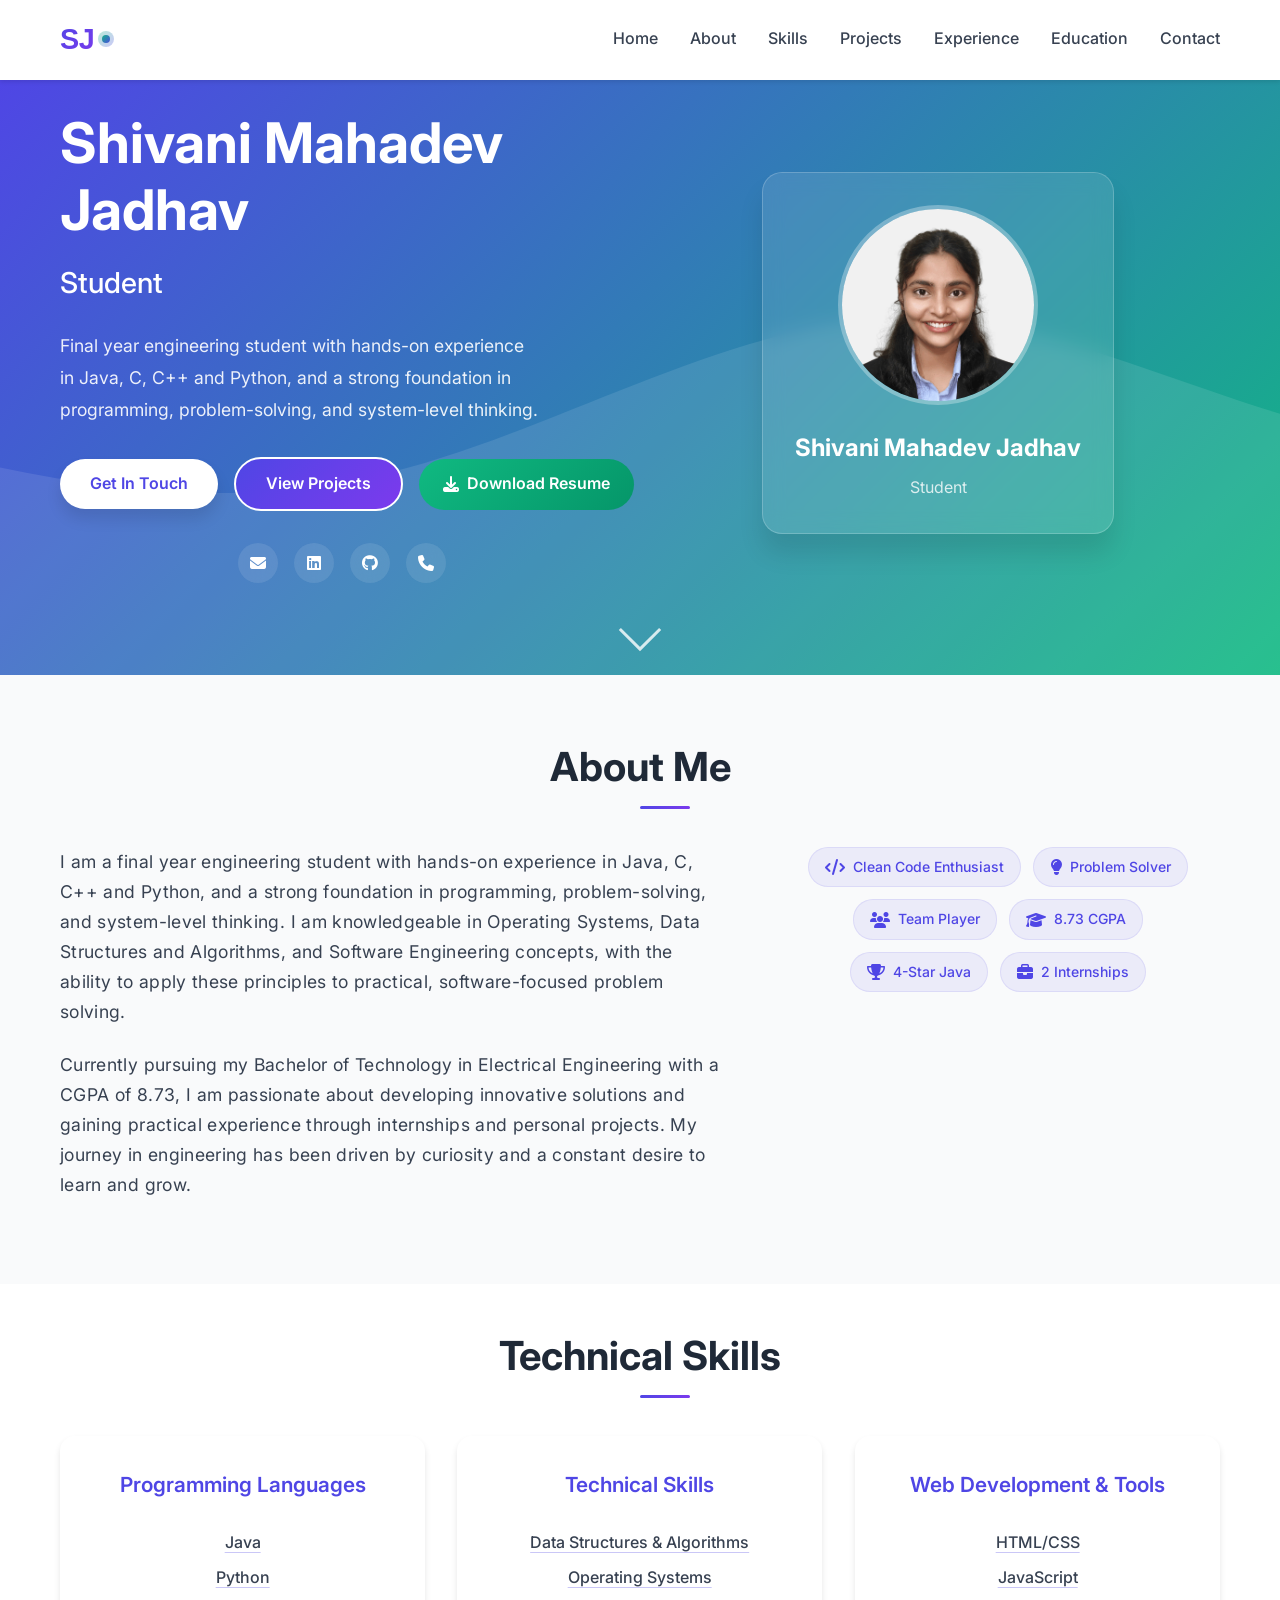
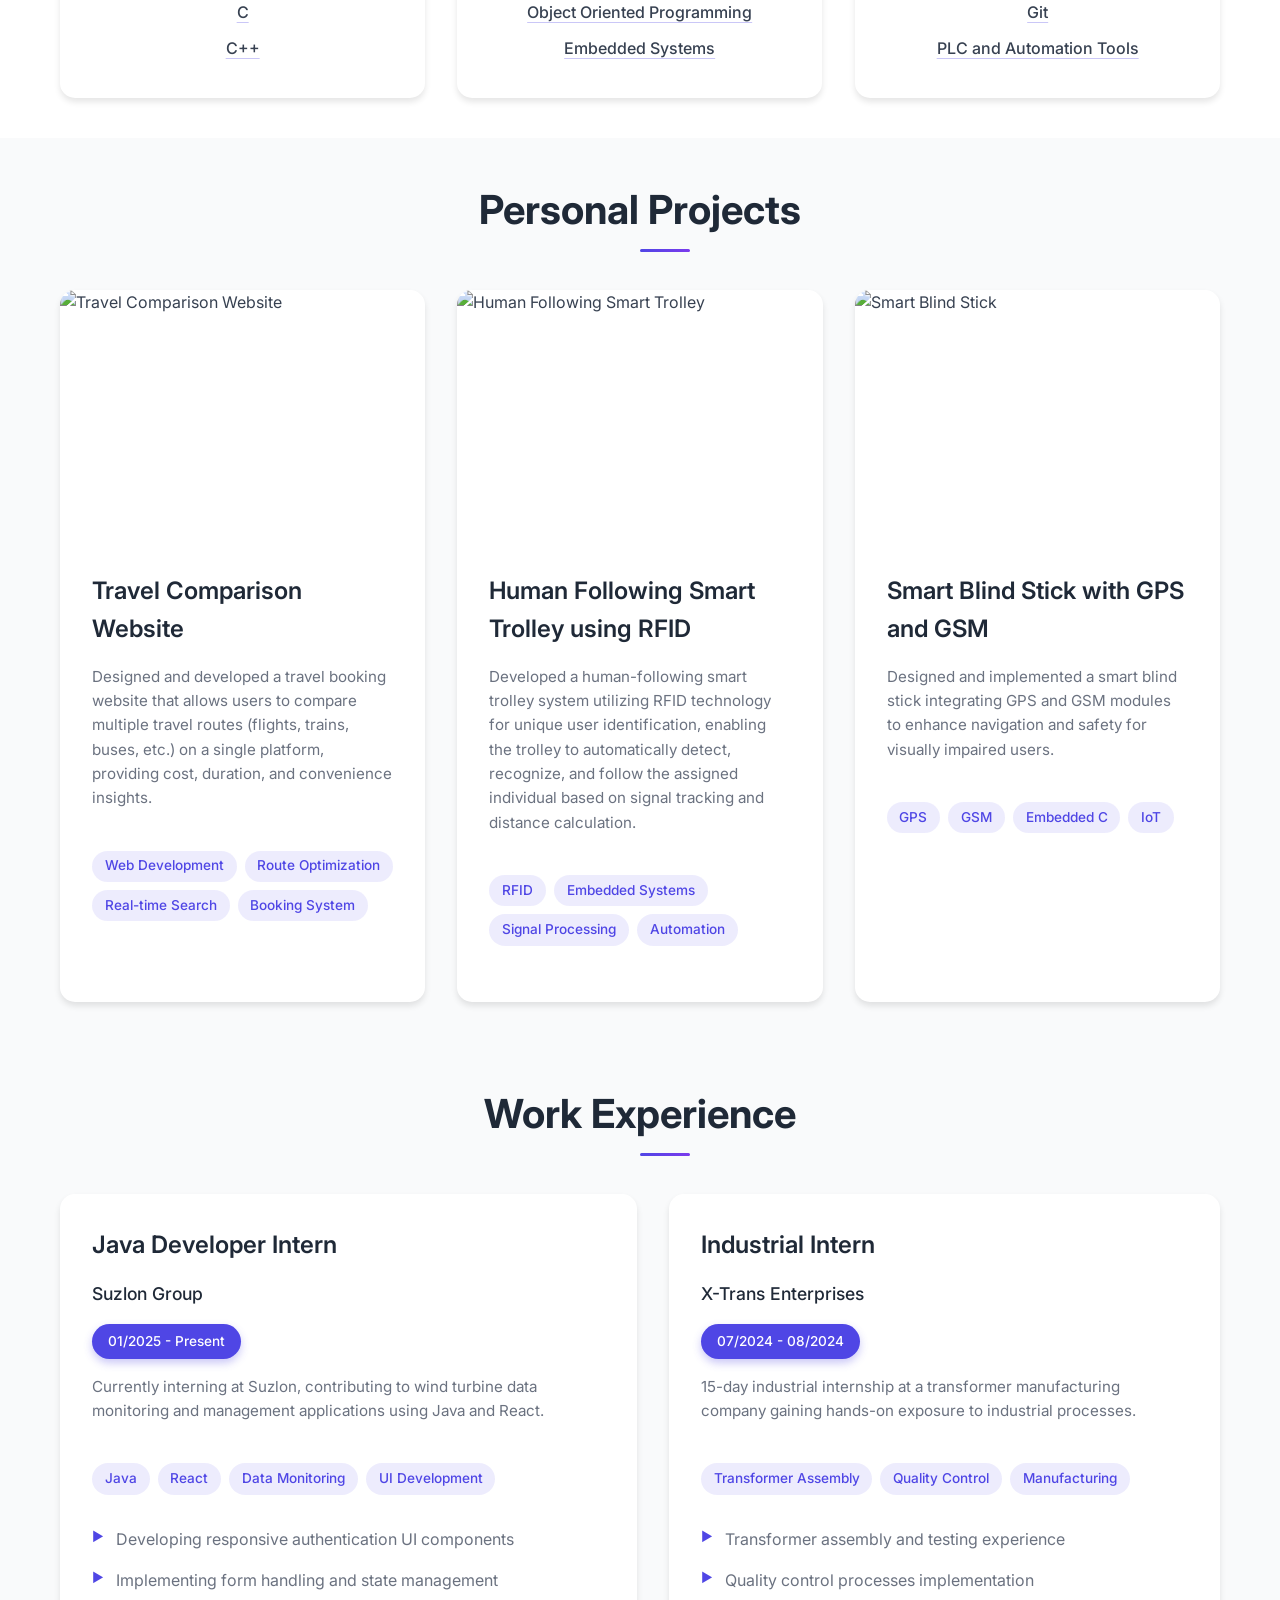
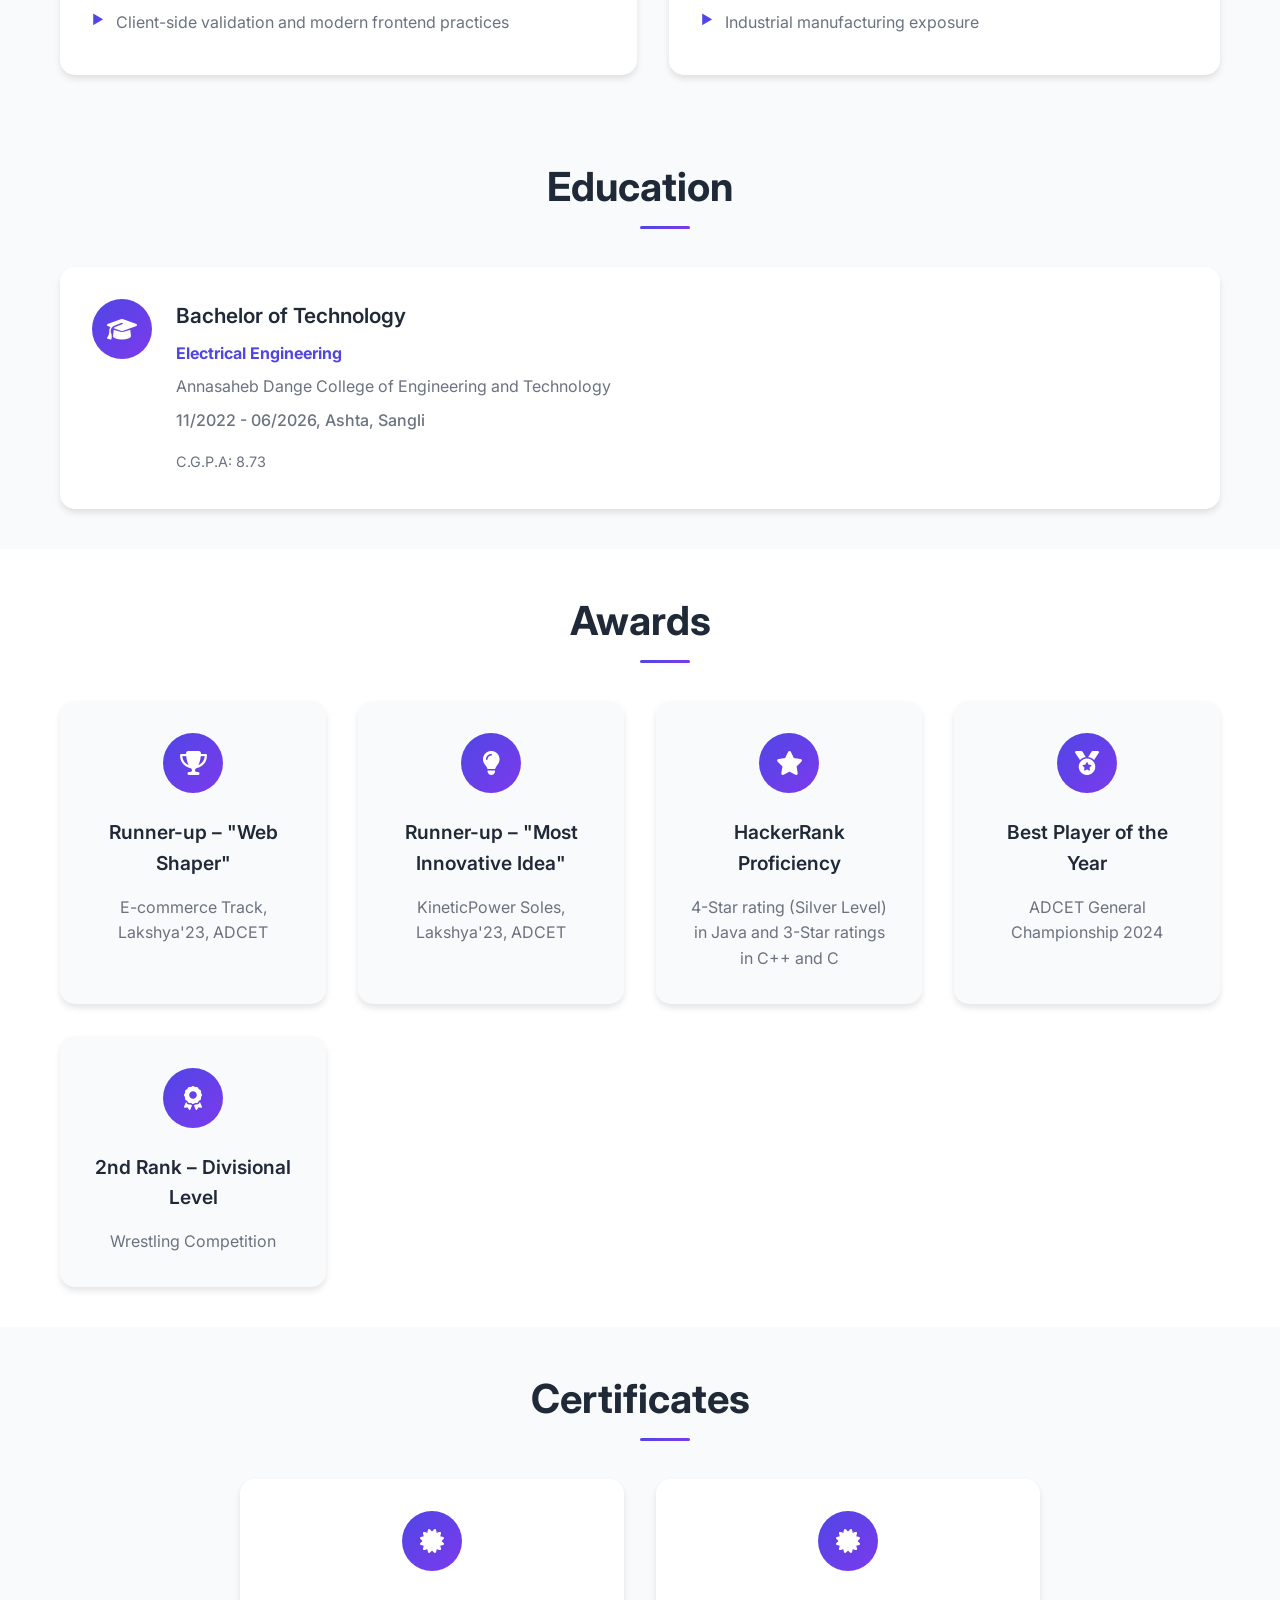
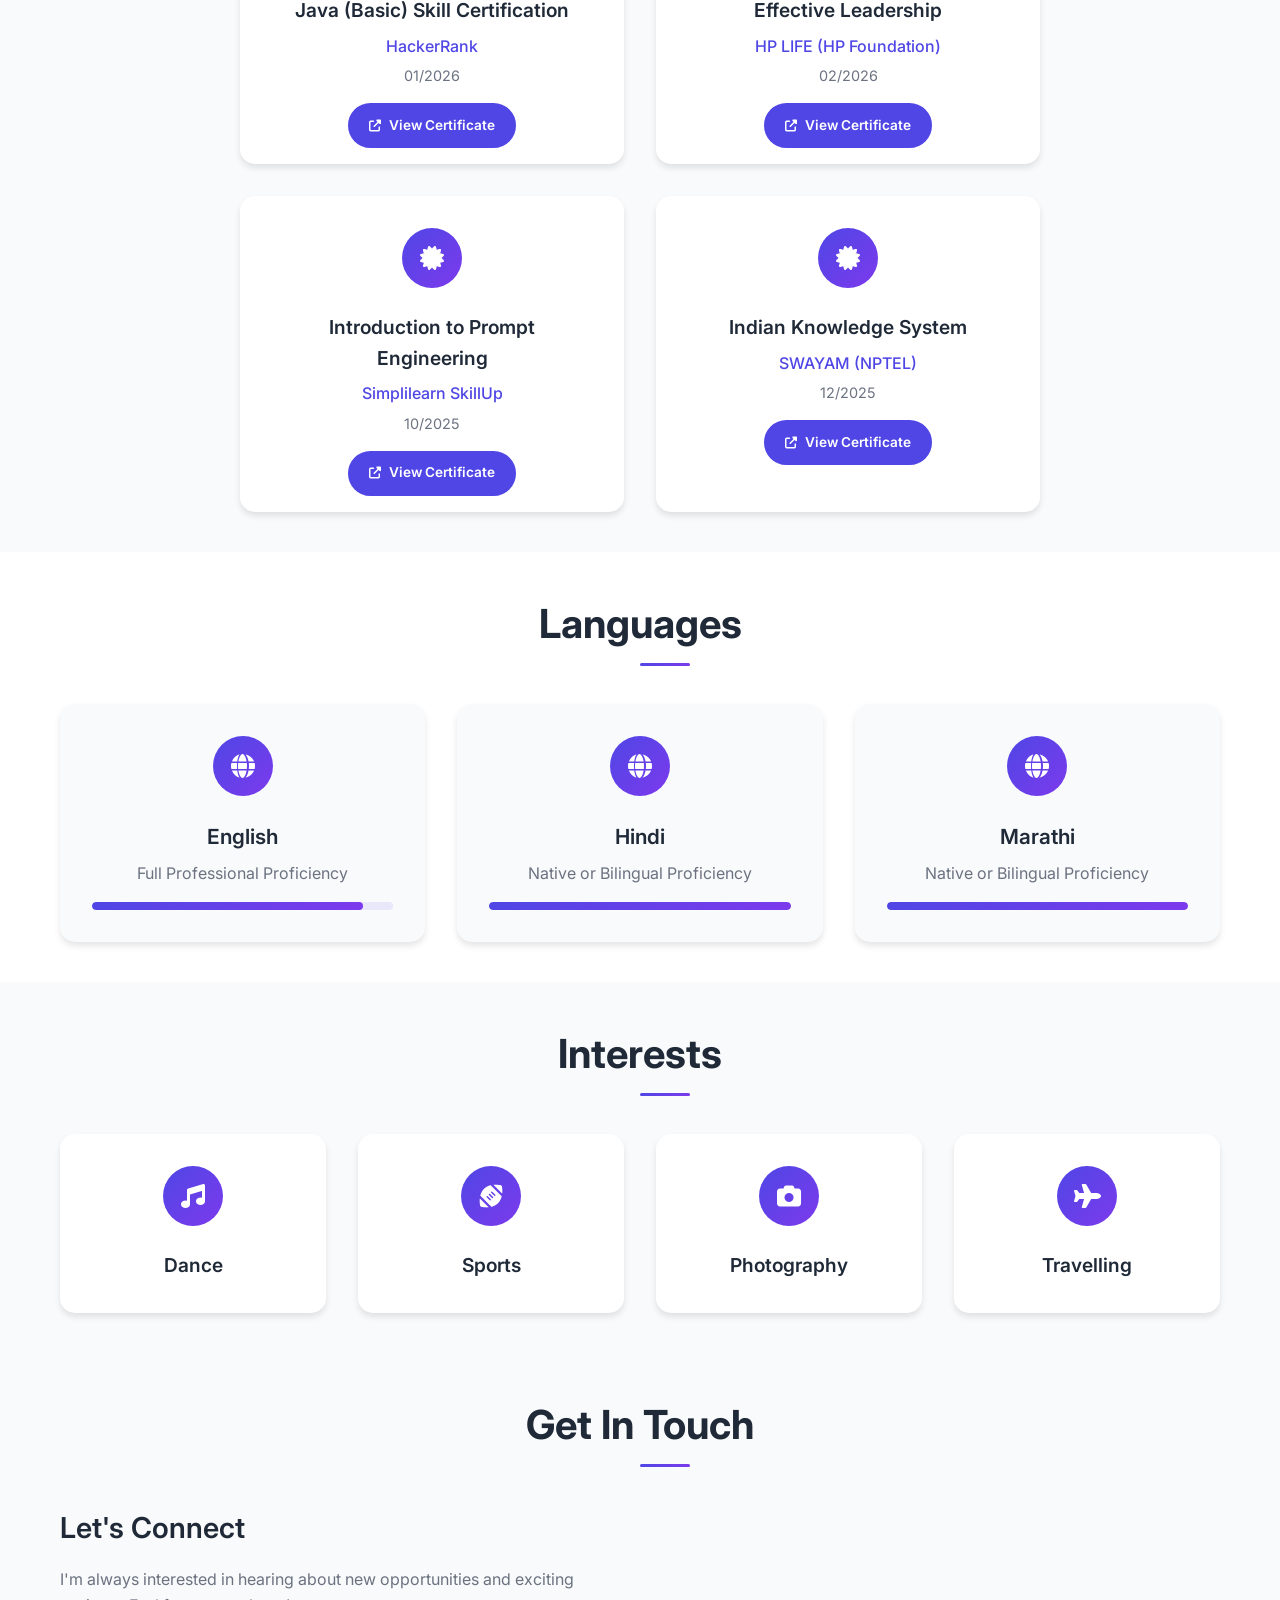
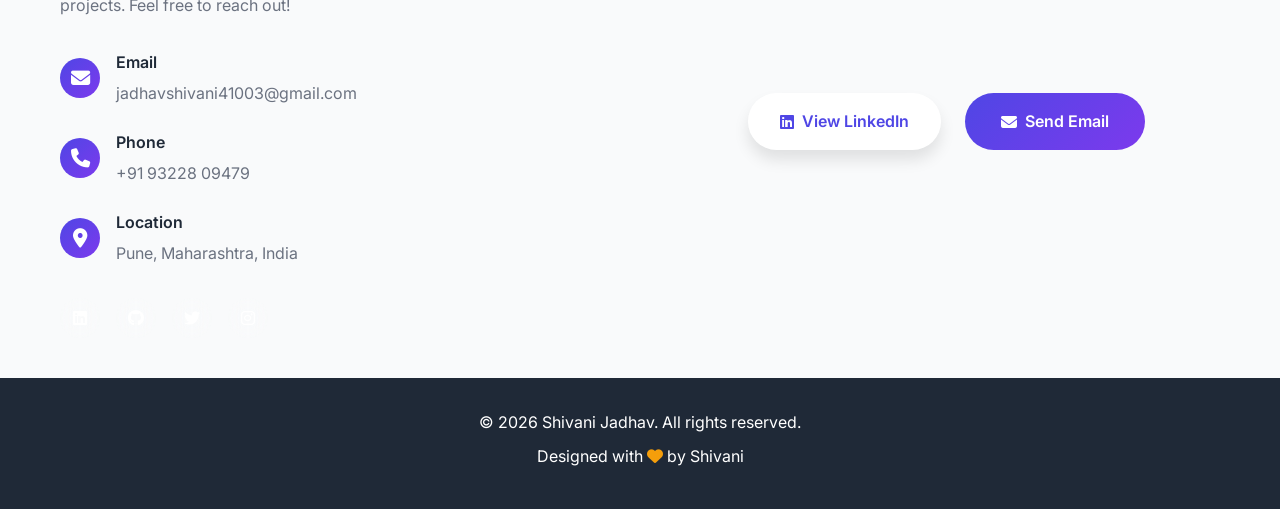
==== commit 6cc78641: "Enhance portfolio with professional features - Add custom SJ logo with animated dot replacing WELCOM" ====
--- a/index.html
+++ b/index.html
@@ -14,7 +14,10 @@
     <nav class="navbar">
         <div class="nav-container">
             <div class="nav-logo">
-                <h3>WELCOME</h3>
+                <div class="logo-design">
+                    <span class="logo-text">SJ</span>
+                    <div class="logo-dot"></div>
+                </div>
             </div>
             <ul class="nav-menu">
                 <li class="nav-item">
@@ -53,7 +56,6 @@
             <div class="hero-content">
                 <div class="hero-text">
                     <h1 class="hero-title">
-                        <span class="greeting">Hello, I'm</span>
                         <span class="name">Shivani Mahadev Jadhav</span>
                     </h1>
                     <h2 class="hero-subtitle">Student</h2>
@@ -65,6 +67,9 @@
                     <div class="hero-buttons">
                         <a href="#contact" class="btn btn-primary">Get In Touch</a>
                         <a href="#projects" class="btn btn-secondary">View Projects</a>
+                        <a href="https://drive.google.com/file/d/1JyzOTVfJaup7iXNwMH-DZrgSnHAcaPRJ/view?usp=drive_link" download="Shivani_Jadhav_Resume.pdf" class="btn btn-resume">
+                            <i class="fas fa-download"></i> Download Resume
+                        </a>
                     </div>
                     <div class="hero-social">
                         <a href="jadhavshivani41003@gmail.com" class="social-link" onclick="window.location.href='mailto:jadhavshivani41003@gmail.com'; return false;">
@@ -103,7 +108,7 @@
     <section id="about" class="about">
         <div class="container">
             <h2 class="section-title">About Me</h2>
-            <div class="about-content">
+            <div class="about-container">
                 <div class="about-text">
                     <p>
                         I am a final year engineering student with hands-on experience in Java, C, C++ and Python, and a strong 
@@ -116,33 +121,33 @@
                         about developing innovative solutions and gaining practical experience through internships and personal projects. 
                         My journey in engineering has been driven by curiosity and a constant desire to learn and grow.
                     </p>
-                    <div class="about-highlights">
-                        <div class="highlight-item">
+                </div>
+                <div class="about-highlights">
+                    <div class="highlights-grid">
+                        <div class="highlight-card">
                             <i class="fas fa-code"></i>
                             <span>Clean Code Enthusiast</span>
                         </div>
-                        <div class="highlight-item">
+                        <div class="highlight-card">
                             <i class="fas fa-lightbulb"></i>
                             <span>Problem Solver</span>
                         </div>
-                        <div class="highlight-item">
+                        <div class="highlight-card">
                             <i class="fas fa-users"></i>
                             <span>Team Player</span>
                         </div>
-                    </div>
-                </div>
-                <div class="about-highlights">
-                    <div class="highlight-item">
-                        <i class="fas fa-graduation-cap"></i>
-                        <span>8.73 CGPA</span>
-                    </div>
-                    <div class="highlight-item">
-                        <i class="fas fa-trophy"></i>
-                        <span>4-Star Java</span>
-                    </div>
-                    <div class="highlight-item">
-                        <i class="fas fa-briefcase"></i>
-                        <span>2 Internships</span>
+                        <div class="highlight-card">
+                            <i class="fas fa-graduation-cap"></i>
+                            <span>8.73 CGPA</span>
+                        </div>
+                        <div class="highlight-card">
+                            <i class="fas fa-trophy"></i>
+                            <span>4-Star Java</span>
+                        </div>
+                        <div class="highlight-card">
+                            <i class="fas fa-briefcase"></i>
+                            <span>2 Internships</span>
+                        </div>
                     </div>
                 </div>
             </div>
@@ -157,88 +162,34 @@
                 <div class="skill-category">
                     <h3>Programming Languages</h3>
                     <div class="skill-list">
-                        <div class="skill-item">
-                            <span class="skill-name">Java</span>
-                            <div class="skill-bar">
-                                <div class="skill-progress" data-progress="90"></div>
-                            </div>
-                        </div>
-                        <div class="skill-item">
-                            <span class="skill-name">Python</span>
-                            <div class="skill-bar">
-                                <div class="skill-progress" data-progress="85"></div>
-                            </div>
-                        </div>
-                        <div class="skill-item">
-                            <span class="skill-name">C</span>
-                            <div class="skill-bar">
-                                <div class="skill-progress" data-progress="80"></div>
-                            </div>
-                        </div>
-                        <div class="skill-item">
-                            <span class="skill-name">C++</span>
-                            <div class="skill-bar">
-                                <div class="skill-progress" data-progress="85"></div>
-                            </div>
-                        </div>
+                        <ul>
+                            <li>Java</li>
+                            <li>Python</li>
+                            <li>C</li>
+                            <li>C++</li>
+                        </ul>
                     </div>
                 </div>
                 <div class="skill-category">
                     <h3>Technical Skills</h3>
                     <div class="skill-list">
-                        <div class="skill-item">
-                            <span class="skill-name">Data Structures & Algorithms</span>
-                            <div class="skill-bar">
-                                <div class="skill-progress" data-progress="85"></div>
-                            </div>
-                        </div>
-                        <div class="skill-item">
-                            <span class="skill-name">Operating Systems</span>
-                            <div class="skill-bar">
-                                <div class="skill-progress" data-progress="80"></div>
-                            </div>
-                        </div>
-                        <div class="skill-item">
-                            <span class="skill-name">Object Oriented Programming</span>
-                            <div class="skill-bar">
-                                <div class="skill-progress" data-progress="90"></div>
-                            </div>
-                        </div>
-                        <div class="skill-item">
-                            <span class="skill-name">Embedded Systems</span>
-                            <div class="skill-bar">
-                                <div class="skill-progress" data-progress="75"></div>
-                            </div>
-                        </div>
+                        <ul>
+                            <li>Data Structures & Algorithms</li>
+                            <li>Operating Systems</li>
+                            <li>Object Oriented Programming</li>
+                            <li>Embedded Systems</li>
+                        </ul>
                     </div>
                 </div>
                 <div class="skill-category">
                     <h3>Web Development & Tools</h3>
                     <div class="skill-list">
-                        <div class="skill-item">
-                            <span class="skill-name">HTML/CSS</span>
-                            <div class="skill-bar">
-                                <div class="skill-progress" data-progress="85"></div>
-                            </div>
-                        </div>
-                        <div class="skill-item">
-                            <span class="skill-name">JavaScript</span>
-                            <div class="skill-bar">
-                                <div class="skill-progress" data-progress="80"></div>
-                            </div>
-                        </div>
-                        <div class="skill-item">
-                            <span class="skill-name">Git</span>
-                            <div class="skill-bar">
-                                <div class="skill-progress" data-progress="85"></div>
-                            </div>
-                        </div>
-                        <div class="skill-item">
-                            <span class="skill-name">PLC and Automation Tools</span>
-                            <div class="skill-bar">
-                                <div class="skill-progress" data-progress="70"></div>
-                            </div>
-                        </div>
+                        <ul>
+                            <li>HTML/CSS</li>
+                            <li>JavaScript</li>
+                            <li>Git</li>
+                            <li>PLC and Automation Tools</li>
+                        </ul>
                     </div>
                 </div>
             </div>
@@ -303,33 +254,40 @@
     <section id="experience" class="experience">
         <div class="container">
             <h2 class="section-title">Work Experience</h2>
-            <div class="timeline">
-                <div class="timeline-item">
-                    <div class="timeline-dot"></div>
-                    <div class="timeline-content">
-                        <div class="timeline-date">01/2025 - Present</div>
-                        <h3>Intern</h3>
-                        <h4>Suzlon Group, Pune</h4>
-                        <p>Currently interning at Suzlon, learning Java to contribute to project-based applications involving wind turbine data monitoring and management. Working on developing responsive authentication UI components using React, implementing form handling and state management while gaining hands-on experience in client-side validation and modern frontend development practices.</p>
+            <div class="experience-grid">
+                <div class="project-card">
+                    <div class="project-content">
+                        <h3>Java Developer Intern</h3>
+                        <h4>Suzlon Group</h4>
+                        <div class="experience-date">01/2025 - Present</div>
+                        <p>Currently interning at Suzlon, contributing to wind turbine data monitoring and management applications using Java and React.</p>
+                        <div class="project-tech">
+                            <span class="tech-tag">Java</span>
+                            <span class="tech-tag">React</span>
+                            <span class="tech-tag">Data Monitoring</span>
+                            <span class="tech-tag">UI Development</span>
+                        </div>
                         <ul>
-                            <li>Java development for wind turbine data monitoring</li>
-                            <li>React UI component development</li>
-                            <li>Form handling and state management</li>
-                            <li>Client-side validation implementation</li>
+                            <li>Developing responsive authentication UI components</li>
+                            <li>Implementing form handling and state management</li>
+                            <li>Client-side validation and modern frontend practices</li>
                         </ul>
                     </div>
                 </div>
-                <div class="timeline-item">
-                    <div class="timeline-dot"></div>
-                    <div class="timeline-content">
-                        <div class="timeline-date">07/2024 - 08/2024</div>
-                        <h3>Intern</h3>
-                        <h4>X-Trans Enterprises, Pune</h4>
-                        <p>15-day industrial internship at a transformer manufacturing company, gaining hands-on exposure to transformer assembly, testing procedures, and quality control processes.</p>
+                <div class="project-card">
+                    <div class="project-content">
+                        <h3>Industrial Intern</h3>
+                        <h4>X-Trans Enterprises</h4>
+                        <div class="experience-date">07/2024 - 08/2024</div>
+                        <p>15-day industrial internship at a transformer manufacturing company gaining hands-on exposure to industrial processes.</p>
+                        <div class="project-tech">
+                            <span class="tech-tag">Transformer Assembly</span>
+                            <span class="tech-tag">Quality Control</span>
+                            <span class="tech-tag">Manufacturing</span>
+                        </div>
                         <ul>
-                            <li>Transformer assembly experience</li>
-                            <li>Testing procedures knowledge</li>
-                            <li>Quality control processes</li>
+                            <li>Transformer assembly and testing experience</li>
+                            <li>Quality control processes implementation</li>
                             <li>Industrial manufacturing exposure</li>
                         </ul>
                     </div>
@@ -354,7 +312,6 @@
                         <p class="duration">11/2022 - 06/2026, Ashta, Sangli</p>
                         <div class="education-details">
                             <p>C.G.P.A: 8.73</p>
-                            <p>Relevant Coursework: Operating Systems, Data Structures, Algorithms, Software Engineering, Embedded Systems</p>
                         </div>
                     </div>
                 </div>
@@ -365,7 +322,7 @@
     <!-- Achievements Section -->
     <section class="achievements">
         <div class="container">
-            <h2 class="section-title">Achievements & Certifications</h2>
+            <h2 class="section-title">Awards</h2>
             <div class="achievements-grid">
                 <div class="achievement-card">
                     <div class="achievement-icon">
@@ -373,6 +330,7 @@
                     </div>
                     <h3>Runner-up – "Web Shaper"</h3>
                     <p>E-commerce Track, Lakshya'23, ADCET</p>
+                    
                 </div>
                 <div class="achievement-card">
                     <div class="achievement-icon">
@@ -418,6 +376,9 @@
                     <h3>Java (Basic) Skill Certification</h3>
                     <p class="issuer">HackerRank</p>
                     <p class="date">01/2026</p>
+                    <a href="https://drive.google.com/file/d/1-bN85uIRdahDd4VJUbZ9X7lvIl4yrfY0/view?usp=drive_link" class="certificate-link" target="_blank" rel="noopener noreferrer" aria-label="Open Java certificate in new tab">
+                    <i class="fas fa-external-link-alt"></i> View Certificate
+                </a>
                 </div>
                 <div class="certificate-card">
                     <div class="certificate-icon">
@@ -426,6 +387,9 @@
                     <h3>Effective Leadership</h3>
                     <p class="issuer">HP LIFE (HP Foundation)</p>
                     <p class="date">02/2026</p>
+                    <a href="https://drive.google.com/file/d/1T4bDGF_TvNiriYi9IjI4PlXemhMbzvMb/view?usp=drive_link" class="certificate-link" target="_blank" rel="noopener noreferrer" aria-label="Open Effective Leadership certificate in new tab">
+                    <i class="fas fa-external-link-alt"></i> View Certificate
+                </a>
                 </div>
                 <div class="certificate-card">
                     <div class="certificate-icon">
@@ -434,6 +398,20 @@
                     <h3>Introduction to Prompt Engineering</h3>
                     <p class="issuer">Simplilearn SkillUp</p>
                     <p class="date">10/2025</p>
+                    <a href="https://drive.google.com/file/d/1BBlCh0UTYVj2GsaTayPTZ_SvPc5VrpDI/view?usp=drive_link" class="certificate-link" target="_blank" rel="noopener noreferrer" aria-label="Open Prompt Engineering certificate in new tab">
+                    <i class="fas fa-external-link-alt"></i> View Certificate
+                </a>
+                </div>
+                <div class="certificate-card">
+                    <div class="certificate-icon">
+                        <i class="fas fa-certificate"></i>
+                    </div>
+                    <h3>Indian Knowledge System</h3>
+                    <p class="issuer">SWAYAM (NPTEL)</p>
+                    <p class="date">12/2025</p>
+                    <a href="https://drive.google.com/file/d/1hYnoft-KXdKOE_iCVhvAa71CB7HybLPH/view?usp=drive_link" class="certificate-link" target="_blank" rel="noopener noreferrer" aria-label="Open Indian Knowledge System certificate in new tab">
+                    <i class="fas fa-external-link-alt"></i> View Certificate
+                </a>
                 </div>
             </div>
         </div>
@@ -563,22 +541,13 @@
                         </a>
                     </div>
                 </div>
-                <div class="contact-form">
-                    <form id="contactForm">
-                        <div class="form-group">
-                            <input type="text" id="name" name="name" placeholder="Your Name" required>
-                        </div>
-                        <div class="form-group">
-                            <input type="email" id="email" name="email" placeholder="Your Email" required>
-                        </div>
-                        <div class="form-group">
-                            <input type="text" id="subject" name="subject" placeholder="Subject" required>
-                        </div>
-                        <div class="form-group">
-                            <textarea id="message" name="message" rows="5" placeholder="Your Message" required></textarea>
-                        </div>
-                        <button type="submit" class="btn btn-primary">Send Message</button>
-                    </form>
+                <div class="contact-buttons">
+                    <a href="https://linkedin.com/in/shivani-jadhav03" target="_blank" class="btn btn-primary">
+                        <i class="fab fa-linkedin"></i> View LinkedIn
+                    </a>
+                    <a href="https://mail.google.com/mail/?view=cm&fs=1&to=jadhavshivani41003@gmail.com" target="_blank" class="btn btn-secondary">
+                        <i class="fas fa-envelope"></i> Send Email
+                    </a>
                 </div>
             </div>
         </div>
@@ -588,7 +557,7 @@
     <footer class="footer">
         <div class="container">
             <div class="footer-content">
-                <p>&copy; 2024 Shivani Jadhav. All rights reserved.</p>
+                <p>&copy; 2026 Shivani Jadhav. All rights reserved.</p>
                 <p>Designed with <i class="fas fa-heart"></i> by Shivani</p>
             </div>
         </div>
--- a/style.css
+++ b/style.css
@@ -33,6 +33,7 @@
     color: var(--text-color);
     background-color: var(--white);
     overflow-x: hidden;
+    padding-top: 80px; /* Account for fixed navbar */
 }
 
 .container {
@@ -46,6 +47,7 @@
     position: fixed;
     top: 0;
     width: 100%;
+    height: 80px; /* Explicit height */
     background: rgba(255, 255, 255, 0.95);
     backdrop-filter: blur(10px);
     z-index: 1000;
@@ -67,13 +69,69 @@
     z-index: 1001;
 }
 
-.nav-logo h3 {
-    font-size: 1.5rem;
+.logo-design {
+    display: flex;
+    align-items: center;
+    gap: 0.5rem;
+    position: relative;
+}
+
+.logo-text {
+    font-size: 1.8rem;
     font-weight: 700;
     background: var(--gradient-2);
     -webkit-background-clip: text;
     -webkit-text-fill-color: transparent;
     background-clip: text;
+    font-family: 'Poppins', sans-serif;
+    letter-spacing: -0.5px;
+    position: relative;
+}
+
+.logo-dot {
+    width: 8px;
+    height: 8px;
+    background: linear-gradient(135deg, var(--secondary-color), var(--primary-color));
+    border-radius: 50%;
+    position: relative;
+    animation: pulse-dot 2s infinite;
+}
+
+.logo-dot::before {
+    content: '';
+    position: absolute;
+    top: -4px;
+    left: -4px;
+    right: -4px;
+    bottom: -4px;
+    background: linear-gradient(135deg, var(--secondary-color), var(--primary-color));
+    border-radius: 50%;
+    opacity: 0.3;
+    animation: pulse-ring 2s infinite;
+}
+
+@keyframes pulse-dot {
+    0%, 100% {
+        transform: scale(1);
+    }
+    50% {
+        transform: scale(1.2);
+    }
+}
+
+@keyframes pulse-ring {
+    0% {
+        transform: scale(1);
+        opacity: 0.3;
+    }
+    50% {
+        transform: scale(1.3);
+        opacity: 0.1;
+    }
+    100% {
+        transform: scale(1.5);
+        opacity: 0;
+    }
 }
 
 .nav-menu {
@@ -128,13 +186,13 @@
 
 /* Hero Section */
 .hero {
-    min-height: 100vh;
+    min-height: 35vh;
     display: flex;
     align-items: center;
-    background: linear-gradient(135deg, #667eea 0%, #764ba2 100%);
+    background: linear-gradient(135deg, var(--primary-color), var(--secondary-color));
+    color: var(--white);
     position: relative;
-    overflow: hidden;
-    padding-top: 80px;
+    padding: 30px 0 20px;
 }
 
 .hero::before {
@@ -163,9 +221,30 @@
     align-items: center;
 }
 
+@media (max-width: 768px) {
+    .hero-content {
+        grid-template-columns: 1fr;
+        text-align: center;
+        gap: 2rem;
+        padding: 0 1rem;
+    }
+
+    .hero-image {
+        order: -1; /* Profile photo comes first on mobile */
+        margin-top: -20px;
+        margin-bottom: 2rem;
+        position: relative;
+        z-index: 10;
+    }
+
+    .hero-text {
+        order: 1; /* Text comes second on mobile */
+        margin-bottom: 1rem;
+    }
+}
+
 .hero-text {
     color: var(--white);
-    animation: fadeInLeft 1s ease-out;
     margin-bottom: 1.5rem;
 }
 
@@ -174,8 +253,7 @@
     font-size: 1.2rem;
     font-weight: 300;
     margin-bottom: 0.5rem;
-    opacity: 0;
-    animation: fadeInUp 0.8s ease-out 0.2s forwards;
+    opacity: 1;
 }
 
 .name {
@@ -184,16 +262,14 @@
     font-weight: 700;
     margin-bottom: 1rem;
     line-height: 1.2;
-    opacity: 0;
-    animation: fadeInUp 0.8s ease-out 0.4s forwards;
+    opacity: 1;
 }
 
 .hero-subtitle {
     font-size: 1.8rem;
     font-weight: 500;
     margin-bottom: 1.5rem;
-    opacity: 0;
-    animation: fadeInUp 0.8s ease-out 0.6s forwards;
+    opacity: 1;
 }
 
 .hero-description {
@@ -201,16 +277,35 @@
     margin-bottom: 2rem;
     opacity: 0.9;
     line-height: 1.8;
-    opacity: 0;
-    animation: fadeInUp 0.8s ease-out 0.8s forwards;
 }
 
 .hero-buttons {
     display: flex;
+    flex-direction: row;
+    justify-content: flex-start;
+    align-items: center;
     gap: 1rem;
+    flex-wrap: nowrap;
     margin-bottom: 2rem;
-    opacity: 0;
-    animation: fadeInUp 0.8s ease-out 1s forwards;
+    opacity: 1;
+}
+
+.hero-buttons .btn {
+    flex: 0 0 auto;
+}
+
+@media (max-width: 768px) {
+    .hero-buttons {
+        justify-content: center;
+        flex-wrap: wrap;
+        gap: 0.8rem;
+    }
+    
+    .hero-buttons .btn {
+        flex: 1 1 auto;
+        min-width: 140px;
+        max-width: 180px;
+    }
 }
 
 .btn {
@@ -251,11 +346,11 @@
 .hero-social {
     display: flex;
     gap: 1rem;
-    opacity: 0;
-    animation: fadeInUp 0.8s ease-out 1.2s forwards;
+    opacity: 1;
     margin-bottom: 3rem;
     position: relative;
     z-index: 10;
+    justify-content: center;
 }
 
 .social-link {
@@ -369,42 +464,110 @@
 
 /* About Section */
 .about {
-    padding: 40px 0;
+    padding: 60px 0;
     background: var(--light-color);
 }
 
-.about-content {
+.about-container {
     display: grid;
-    grid-template-columns: 2fr 1fr;
-    gap: 4rem;
-    align-items: center;
+    grid-template-columns: 1.5fr 1fr;
+    gap: 3rem;
+    align-items: start;
+}
+
+.about-text {
+    max-width: 700px;
 }
 
 .about-text p {
     font-size: 1.1rem;
-    line-height: 1.8;
+    line-height: 1.7;
+    letter-spacing: 0.02em;
     margin-bottom: 1.5rem;
     color: var(--text-color);
+    text-align: left;
 }
 
 .about-highlights {
     display: flex;
-    gap: 2rem;
-    margin-top: 2rem;
     justify-content: center;
+    align-items: flex-start;
+}
+
+.highlights-grid {
+    display: flex;
     flex-wrap: wrap;
-}
-
-.about-highlights .highlight-item {
+    gap: 12px;
+    justify-content: center;
+    max-width: 400px;
+}
+
+.highlight-card {
     display: flex;
     align-items: center;
-    gap: 0.5rem;
+    gap: 8px;
+    padding: 8px 16px;
+    background: rgba(79, 70, 229, 0.08);
+    border-radius: 20px;
+    font-size: 14px;
+    font-weight: 500;
     color: var(--primary-color);
-    font-weight: 500;
-    background: rgba(79, 70, 229, 0.1);
-    padding: 0.8rem 1.2rem;
-    border-radius: 25px;
-    transition: var(--transition);
+    transition: all 0.3s ease;
+    border: 1px solid rgba(79, 70, 229, 0.1);
+}
+
+.highlight-card:hover {
+    transform: scale(1.05);
+    background: rgba(79, 70, 229, 0.15);
+    border-color: rgba(79, 70, 229, 0.2);
+    box-shadow: 0 4px 12px rgba(79, 70, 229, 0.1);
+}
+
+.highlight-card i {
+    font-size: 16px;
+    flex-shrink: 0;
+}
+
+/* Responsive Design */
+@media (max-width: 968px) {
+    .about-container {
+        grid-template-columns: 1fr;
+        gap: 2rem;
+        text-align: center;
+    }
+    
+    .about-text {
+        max-width: 100%;
+        margin: 0 auto;
+    }
+    
+    .about-text p {
+        text-align: center;
+    }
+    
+    .highlights-grid {
+        justify-content: center;
+        max-width: 100%;
+    }
+}
+
+@media (max-width: 768px) {
+    .about-container {
+        gap: 1.5rem;
+    }
+    
+    .highlights-grid {
+        gap: 8px;
+    }
+    
+    .highlight-card {
+        padding: 6px 12px;
+        font-size: 13px;
+    }
+    
+    .highlight-card i {
+        font-size: 14px;
+    }
 }
 
 .about-highlights .highlight-item:hover {
@@ -461,11 +624,12 @@
 }
 
 .skill-category {
-    background: var(--light-color);
+    background: var(--white);
+    border-radius: 15px;
     padding: 2rem;
-    border-radius: 15px;
     box-shadow: var(--shadow-md);
     transition: var(--transition);
+    text-align: center;
 }
 
 .skill-category:hover {
@@ -474,43 +638,39 @@
 }
 
 .skill-category h3 {
+    color: var(--primary-color);
     font-size: 1.3rem;
     font-weight: 600;
     margin-bottom: 1.5rem;
-    color: var(--dark-color);
 }
 
 .skill-list {
     display: flex;
     flex-direction: column;
-    gap: 1.5rem;
-}
-
-.skill-item {
-    display: flex;
-    flex-direction: column;
-    gap: 0.5rem;
-}
-
-.skill-name {
+    gap: 0.3rem;
+}
+
+.skill-list ul {
+    list-style: none;
+    padding: 0;
+    text-align: center;
+}
+
+.skill-list li {
+    color: var(--text-color);
+    padding: 0.3rem 0;
+    position: relative;
+    padding-left: 0;
+    font-size: 1rem;
     font-weight: 500;
-    color: var(--text-color);
-}
-
-.skill-bar {
-    width: 100%;
-    height: 8px;
-    background: rgba(79, 70, 229, 0.1);
-    border-radius: 4px;
-    overflow: hidden;
-}
-
-.skill-progress {
-    height: 100%;
-    background: var(--gradient-2);
-    border-radius: 4px;
-    width: 0;
-    transition: width 2s ease-out;
+    text-decoration: underline;
+    text-decoration-color: rgba(79, 70, 229, 0.3);
+    text-decoration-thickness: 1px;
+    text-underline-offset: 4px;
+}
+
+.skill-list li::before {
+    display: none; /* Hide bullet points */
 }
 
 /* Projects Section */
@@ -531,8 +691,8 @@
     overflow: hidden;
     box-shadow: var(--shadow-md);
     transition: var(--transition);
-    opacity: 0;
-    transform: translateY(30px);
+    opacity: 1;
+    transform: none;
 }
 
 .project-card.animate {
@@ -564,6 +724,77 @@
 
 .project-content {
     padding: 2rem;
+    display: flex;
+    flex-direction: column;
+    justify-content: flex-start;
+    text-align: left;
+    flex: 1;
+}
+
+.project-content h3 {
+    color: var(--primary-color);
+    font-size: 1.3rem;
+    font-weight: 600;
+    margin-bottom: 0.5rem;
+    text-align: left;
+}
+
+.project-content h4 {
+    color: var(--dark-color);
+    font-size: 1.1rem;
+    font-weight: 500;
+    margin-bottom: 1rem;
+    text-align: left;
+}
+
+.project-content .experience-date {
+    background: var(--primary-color);
+    color: var(--white);
+    padding: 0.4rem 1rem;
+    border-radius: 20px;
+    font-size: 0.85rem;
+    font-weight: 500;
+    display: inline-block;
+    margin-bottom: 1rem;
+    text-align: left;
+}
+
+.project-content p {
+    color: var(--text-color);
+    line-height: 1.6;
+    margin-bottom: 1rem;
+    font-size: 0.95rem;
+    text-align: left;
+}
+
+.project-content ul {
+    list-style: none;
+    padding: 0;
+    text-align: left;
+}
+
+.project-content li {
+    color: var(--text-light);
+    padding: 0.5rem 0;
+    padding-left: 1.5rem;
+    position: relative;
+    text-align: left;
+}
+
+.project-content li::before {
+    content: '▶';
+    position: absolute;
+    left: 0;
+    color: var(--primary-color);
+    font-size: 0.8rem;
+}
+
+.project-tech {
+    display: flex;
+    flex-wrap: wrap;
+    gap: 0.5rem;
+    margin: 1rem 0;
+    text-align: left;
 }
 
 .project-content h3 {
@@ -618,7 +849,186 @@
 /* Experience Section */
 .experience {
     padding: 40px 0;
+    background: var(--light-color);
+}
+
+.experience-grid {
+    display: flex;
+    flex-direction: row;
+    justify-content: center;
+    align-items: stretch;
+    gap: 2rem;
+    max-width: 1200px;
+    margin: 0 auto;
+    flex-wrap: nowrap;
+}
+
+.experience-card {
     background: var(--white);
+    border-radius: 15px;
+    overflow: hidden;
+    box-shadow: var(--shadow-md);
+    transition: var(--transition);
+    border: 1px solid rgba(79, 70, 229, 0.1);
+    width: 380px;
+    min-height: 450px;
+    height: auto;
+    flex: none;
+    display: flex;
+    flex-direction: column;
+}
+
+.experience-card:first-child {
+    margin-right: 0;
+}
+
+.experience-card:last-child {
+    margin-left: 0;
+    order: 2;
+}
+
+.experience-date {
+    background: var(--primary-color);
+    color: var(--white);
+    padding: 0.4rem 0.8rem;
+    border-radius: 20px;
+    font-size: 0.85rem;
+    font-weight: 500;
+    display: inline-block;
+    margin-bottom: 1rem;
+    text-align: left;
+    white-space: nowrap;
+    width: fit-content;
+}
+
+/* Ensure second card (X-Trans) appears to the right */
+.experience-card:last-child {
+    order: 2;
+}
+
+@media (min-width: 768px) {
+    .experience-grid {
+        align-items: center;
+    }
+    
+    .experience-card:last-child {
+        order: 1;
+    }
+}
+
+.experience-icon {
+    width: 60px;
+    height: 60px;
+    background: var(--gradient-2);
+    border-radius: 50%;
+    display: flex;
+    align-items: center;
+    justify-content: center;
+    color: var(--white);
+    font-size: 1.4rem;
+    box-shadow: 0 8px 16px rgba(79, 70, 229, 0.2);
+    transition: all 0.3s ease;
+}
+
+.experience-card:hover .experience-icon {
+    transform: rotate(360deg) scale(1.1);
+    background: var(--gradient-1);
+    box-shadow: 0 12px 24px rgba(79, 70, 229, 0.3);
+}
+
+.experience-date {
+    background: var(--primary-color);
+    color: var(--white);
+    padding: 0.6rem 1.2rem;
+    border-radius: 25px;
+    font-size: 0.9rem;
+    font-weight: 600;
+    box-shadow: 0 4px 8px rgba(79, 70, 229, 0.3);
+    transition: all 0.3s ease;
+}
+
+.experience-card:hover .experience-date {
+    background: var(--secondary-color);
+    transform: scale(1.05);
+}
+
+.experience-content h3 {
+    color: var(--primary-color);
+    font-size: 1.3rem;
+    font-weight: 600;
+    margin-bottom: 0.5rem;
+    transition: all 0.3s ease;
+}
+
+.experience-content h4 {
+    color: var(--dark-color);
+    font-size: 1.1rem;
+    font-weight: 500;
+    margin-bottom: 1rem;
+    position: relative;
+    padding-bottom: 0.5rem;
+}
+
+.experience-content h4::after {
+    content: '';
+    position: absolute;
+    bottom: 0;
+    left: 0;
+    width: 50px;
+    height: 2px;
+    background: var(--gradient-2);
+    border-radius: 1px;
+    transition: width 0.3s ease;
+}
+
+.experience-card:hover .experience-content h4::after {
+    width: 100px;
+}
+
+.experience-content p {
+    color: var(--text-color);
+    line-height: 1.6;
+    margin-bottom: 1rem;
+    transition: all 0.3s ease;
+}
+
+.experience-card:hover .experience-content p {
+    color: var(--dark-color);
+}
+
+.experience-content ul {
+    list-style: none;
+    padding: 0;
+}
+
+.experience-content li {
+    color: var(--text-light);
+    padding: 0.6rem 0;
+    padding-left: 1.8rem;
+    position: relative;
+    transition: all 0.3s ease;
+    border-radius: 8px;
+    margin-bottom: 0.3rem;
+}
+
+.experience-content li::before {
+    content: '▶';
+    position: absolute;
+    left: 0;
+    color: var(--primary-color);
+    font-size: 0.8rem;
+    transition: all 0.3s ease;
+}
+
+.experience-card:hover .experience-content li {
+    background: rgba(79, 70, 229, 0.05);
+    padding-left: 2rem;
+    transform: translateX(5px);
+}
+
+.experience-card:hover .experience-content li::before {
+    color: var(--secondary-color);
+    transform: scale(1.2);
 }
 
 .timeline {
@@ -728,9 +1138,14 @@
     font-size: 0.8rem;
 }
 
+/* Section Spacing */
+section {
+    padding: 40px 0;
+    scroll-margin-top: 80px; /* Prevent sections from hiding behind navbar */
+}
+
 /* Education Section */
 .education {
-    padding: 40px 0;
     background: var(--light-color);
 }
 
@@ -748,8 +1163,8 @@
     display: flex;
     gap: 1.5rem;
     transition: var(--transition);
-    opacity: 0;
-    transform: translateY(30px);
+    opacity: 1;
+    transform: none;
 }
 
 .education-card.animate {
@@ -823,8 +1238,8 @@
     text-align: center;
     box-shadow: var(--shadow-md);
     transition: var(--transition);
-    opacity: 0;
-    transform: translateY(30px);
+    opacity: 1;
+    transform: none;
 }
 
 .achievement-card.animate {
@@ -934,6 +1349,86 @@
 .social-links {
     display: flex;
     gap: 1rem;
+}
+
+.contact-buttons {
+    display: flex;
+    justify-content: center;
+    align-items: center;
+    gap: 1.5rem;
+    flex-wrap: wrap;
+}
+
+.contact-buttons .btn {
+    display: flex;
+    align-items: center;
+    gap: 0.5rem;
+    padding: 1rem 2rem;
+    border-radius: 50px;
+    font-weight: 600;
+    text-decoration: none;
+    transition: var(--transition);
+    font-size: 1rem;
+    cursor: pointer;
+    border: none;
+    min-width: 180px;
+    justify-content: center;
+}
+
+.btn-secondary {
+    background: var(--gradient-2);
+    color: var(--white);
+}
+
+.btn-secondary:hover {
+    transform: translateY(-3px);
+    box-shadow: 0 10px 20px rgba(79, 70, 229, 0.3);
+}
+
+.btn-resume {
+    background: linear-gradient(135deg, #10b981, #059669);
+    color: var(--white);
+    text-decoration: none;
+    display: inline-flex;
+    align-items: center;
+    gap: 0.5rem;
+    padding: 0.8rem 1.5rem;
+    border-radius: 50px;
+    font-weight: 600;
+    transition: var(--transition);
+    cursor: pointer;
+    font-size: 1rem;
+    border: none;
+}
+
+.btn-resume:hover {
+    transform: translateY(-3px);
+    box-shadow: 0 10px 20px rgba(16, 185, 129, 0.3);
+    background: linear-gradient(135deg, #059669, #047857);
+}
+
+@media (max-width: 768px) {
+    .hero-buttons {
+        justify-content: center;
+    }
+    
+    .btn-resume {
+        width: 100%;
+        justify-content: center;
+        max-width: 200px;
+    }
+}
+
+@media (max-width: 768px) {
+    .contact-buttons {
+        flex-direction: column;
+        gap: 1rem;
+    }
+    
+    .contact-buttons .btn {
+        width: 100%;
+        max-width: 300px;
+    }
 }
 
 .contact-form {
@@ -978,8 +1473,17 @@
 
 .certificates-grid {
     display: grid;
-    grid-template-columns: repeat(auto-fit, minmax(300px, 1fr));
+    grid-template-columns: repeat(2, 1fr);
     gap: 2rem;
+    max-width: 800px;
+    margin: 0 auto;
+}
+
+@media (max-width: 768px) {
+    .certificates-grid {
+        grid-template-columns: 1fr;
+        gap: 1.5rem;
+    }
 }
 
 .certificate-card {
@@ -989,8 +1493,11 @@
     text-align: center;
     box-shadow: var(--shadow-md);
     transition: var(--transition);
-    opacity: 0;
-    transform: translateY(30px);
+    opacity: 1;
+    transform: none;
+    position: relative;
+    overflow: hidden;
+    padding-bottom: 1rem;
 }
 
 .certificate-card.animate {
@@ -1032,6 +1539,63 @@
 .certificate-card .date {
     color: var(--text-light);
     font-size: 0.9rem;
+}
+
+.certificate-link {
+    display: inline-flex;
+    align-items: center;
+    gap: 0.5rem;
+    margin-top: 1rem;
+    padding: 0.6rem 1.2rem;
+    background: var(--primary-color);
+    color: var(--white);
+    text-decoration: none;
+    border-radius: 25px;
+    font-size: 0.85rem;
+    font-weight: 600;
+    transition: all 0.3s ease;
+    text-align: center;
+    border: 2px solid var(--primary-color);
+    position: relative;
+    overflow: hidden;
+}
+
+.certificate-link:hover {
+    background: var(--secondary-color);
+    color: var(--white);
+    transform: scale(1.05);
+    box-shadow: 0 6px 20px rgba(79, 70, 229, 0.3);
+    border-color: var(--secondary-color);
+}
+
+.certificate-link:hover i {
+    transform: translateX(2px);
+}
+
+.certificate-link i {
+    font-size: 0.75rem;
+    transition: transform 0.3s ease;
+}
+
+.certificate-link:focus {
+    outline: 2px solid var(--primary-color);
+    outline-offset: 2px;
+}
+
+.certificate-card:hover .certificate-link {
+    animation: pulse 2s infinite;
+}
+
+@keyframes pulse {
+    0% {
+        box-shadow: 0 0 0 0 rgba(79, 70, 229, 0.7);
+    }
+    70% {
+        box-shadow: 0 0 0 10px rgba(79, 70, 229, 0);
+    }
+    100% {
+        box-shadow: 0 0 0 0 rgba(79, 70, 229, 0);
+    }
 }
 
 /* Languages Section */
@@ -1053,8 +1617,8 @@
     text-align: center;
     box-shadow: var(--shadow-md);
     transition: var(--transition);
-    opacity: 0;
-    transform: translateY(30px);
+    opacity: 1;
+    transform: none;
 }
 
 .language-card.animate {
@@ -1109,6 +1673,251 @@
     background: var(--gradient-2);
     border-radius: 4px;
     transition: width 2s ease-out;
+}
+
+/* Enhanced Animations */
+@keyframes fadeInUp {
+    from {
+        opacity: 0;
+        transform: translateY(30px);
+    }
+    to {
+        opacity: 1;
+        transform: translateY(0);
+    }
+}
+
+@keyframes slideInLeft {
+    from {
+        opacity: 0;
+        transform: translateX(-30px);
+    }
+    to {
+        opacity: 1;
+        transform: translateX(0);
+    }
+}
+
+@keyframes slideInRight {
+    from {
+        opacity: 0;
+        transform: translateX(30px);
+    }
+    to {
+        opacity: 1;
+        transform: translateX(0);
+    }
+}
+
+@keyframes scaleIn {
+    from {
+        opacity: 0;
+        transform: scale(0.8);
+    }
+    to {
+        opacity: 1;
+        transform: scale(1);
+    }
+}
+
+@keyframes glow {
+    0%, 100% {
+        box-shadow: 0 0 5px rgba(79, 70, 229, 0.3);
+    }
+    50% {
+        box-shadow: 0 0 20px rgba(79, 70, 229, 0.6);
+    }
+}
+
+/* Section Title Animations */
+.section-title {
+    animation: fadeInUp 0.8s ease-out;
+    position: relative;
+}
+
+.section-title::after {
+    content: '';
+    position: absolute;
+    bottom: -10px;
+    left: 50%;
+    transform: translateX(-50%);
+    width: 50px;
+    height: 3px;
+    background: var(--gradient-2);
+    border-radius: 2px;
+    animation: scaleIn 1s ease-out 0.3s both;
+}
+
+/* Hero Content Animations */
+.hero-text {
+    animation: slideInLeft 1s ease-out;
+}
+
+.hero-image {
+    animation: slideInRight 1s ease-out;
+}
+
+/* Card Animations */
+.project-card {
+    animation: fadeInUp 0.8s ease-out;
+    animation-fill-mode: both;
+}
+
+.project-card:nth-child(1) { animation-delay: 0.1s; }
+.project-card:nth-child(2) { animation-delay: 0.2s; }
+.project-card:nth-child(3) { animation-delay: 0.3s; }
+
+.education-card {
+    animation: slideInLeft 0.8s ease-out;
+    animation-fill-mode: both;
+}
+
+.achievement-card {
+    animation: fadeInUp 0.8s ease-out;
+    animation-fill-mode: both;
+}
+
+.achievement-card:nth-child(1) { animation-delay: 0.1s; }
+.achievement-card:nth-child(2) { animation-delay: 0.2s; }
+.achievement-card:nth-child(3) { animation-delay: 0.3s; }
+
+.certificate-card {
+    animation: scaleIn 0.8s ease-out;
+    animation-fill-mode: both;
+}
+
+.certificate-card:nth-child(1) { animation-delay: 0.1s; }
+.certificate-card:nth-child(2) { animation-delay: 0.2s; }
+.certificate-card:nth-child(3) { animation-delay: 0.3s; }
+.certificate-card:nth-child(4) { animation-delay: 0.4s; }
+
+.language-card {
+    animation: slideInRight 0.8s ease-out;
+    animation-fill-mode: both;
+}
+
+.language-card:nth-child(1) { animation-delay: 0.1s; }
+.language-card:nth-child(2) { animation-delay: 0.2s; }
+.language-card:nth-child(3) { animation-delay: 0.3s; }
+
+.interest-card {
+    animation: fadeInUp 0.8s ease-out;
+    animation-fill-mode: both;
+}
+
+.interest-card:nth-child(1) { animation-delay: 0.1s; }
+.interest-card:nth-child(2) { animation-delay: 0.2s; }
+.interest-card:nth-child(3) { animation-delay: 0.3s; }
+
+/* Skill Category Animations */
+.skill-category {
+    animation: scaleIn 0.8s ease-out;
+    animation-fill-mode: both;
+}
+
+.skill-category:nth-child(1) { animation-delay: 0.1s; }
+.skill-category:nth-child(2) { animation-delay: 0.2s; }
+.skill-category:nth-child(3) { animation-delay: 0.3s; }
+
+/* Highlight Card Animations */
+.highlight-card {
+    animation: fadeInUp 0.6s ease-out;
+    animation-fill-mode: both;
+}
+
+.highlight-card:nth-child(1) { animation-delay: 0.1s; }
+.highlight-card:nth-child(2) { animation-delay: 0.2s; }
+.highlight-card:nth-child(3) { animation-delay: 0.3s; }
+.highlight-card:nth-child(4) { animation-delay: 0.4s; }
+.highlight-card:nth-child(5) { animation-delay: 0.5s; }
+.highlight-card:nth-child(6) { animation-delay: 0.6s; }
+
+/* Button Hover Animations */
+.btn {
+    position: relative;
+    overflow: hidden;
+    transition: all 0.3s ease;
+}
+
+.btn::before {
+    content: '';
+    position: absolute;
+    top: 50%;
+    left: 50%;
+    width: 0;
+    height: 0;
+    background: rgba(255, 255, 255, 0.2);
+    border-radius: 50%;
+    transform: translate(-50%, -50%);
+    transition: width 0.6s, height 0.6s;
+}
+
+.btn:hover::before {
+    width: 300px;
+    height: 300px;
+}
+
+/* Social Link Animations */
+.social-link {
+    transition: all 0.3s ease;
+}
+
+.social-link:hover {
+    animation: glow 1.5s ease-in-out infinite;
+}
+
+/* Navigation Link Animations */
+.nav-link {
+    position: relative;
+    transition: all 0.3s ease;
+}
+
+.nav-link::after {
+    content: '';
+    position: absolute;
+    bottom: -2px;
+    left: 0;
+    width: 0;
+    height: 2px;
+    background: var(--primary-color);
+    transition: width 0.3s ease;
+}
+
+.nav-link:hover::after {
+    width: 100%;
+}
+
+/* Logo Animation */
+.logo-text {
+    transition: all 0.3s ease;
+}
+
+.logo-design:hover .logo-text {
+    transform: scale(1.1);
+    color: var(--secondary-color);
+}
+
+/* Footer Animation */
+.footer {
+    animation: fadeInUp 1s ease-out;
+    animation-fill-mode: both;
+    animation-delay: 0.8s;
+}
+
+/* Loading Animation */
+@keyframes shimmer {
+    0% {
+        background-position: -1000px 0;
+    }
+    100% {
+        background-position: 1000px 0;
+    }
+}
+
+.loading-shimmer {
+    background: linear-gradient(90deg, transparent, rgba(255, 255, 255, 0.1), transparent);
+    background-size: 1000px 100%;
+    animation: shimmer 2s infinite;
 }
 
 /* Interests Section */
@@ -1130,8 +1939,8 @@
     text-align: center;
     box-shadow: var(--shadow-md);
     transition: var(--transition);
-    opacity: 0;
-    transform: translateY(30px);
+    opacity: 1;
+    transform: none;
 }
 
 .interest-card.animate {
@@ -1354,6 +2163,18 @@
 
 /* Responsive Design */
 @media (max-width: 768px) {
+    body {
+        padding-top: 70px; /* Smaller navbar height on mobile */
+    }
+    
+    .navbar {
+        height: 70px; /* Reduced height on mobile */
+    }
+    
+    section {
+        scroll-margin-top: 70px; /* Adjust for mobile navbar height */
+    }
+
     .hamburger {
         display: flex;
     }
@@ -1388,8 +2209,10 @@
     }
 
     .hero-image {
-        margin-top: -40px;
+        margin-top: -20px;
         margin-bottom: 2rem;
+        position: relative;
+        z-index: 10;
     }
 
     .hero-social {
@@ -1399,13 +2222,33 @@
     .about-content {
         grid-template-columns: 1fr;
         gap: 1.5rem;
+        opacity: 1;
+        transform: none;
+        animation: none;
     }
 
     .about-highlights {
         flex-direction: column;
         gap: 1rem;
         align-items: center;
-        transform: translateX(0);
+        transform: none;
+        opacity: 1;
+        animation: none;
+    }
+
+    .experience-grid {
+        grid-template-columns: 1fr;
+        gap: 1.5rem;
+    }
+
+    .experience-card {
+        padding: 1.5rem;
+    }
+
+    .experience-header {
+        flex-direction: column;
+        gap: 1rem;
+        text-align: center;
     }
 
     .education-grid {
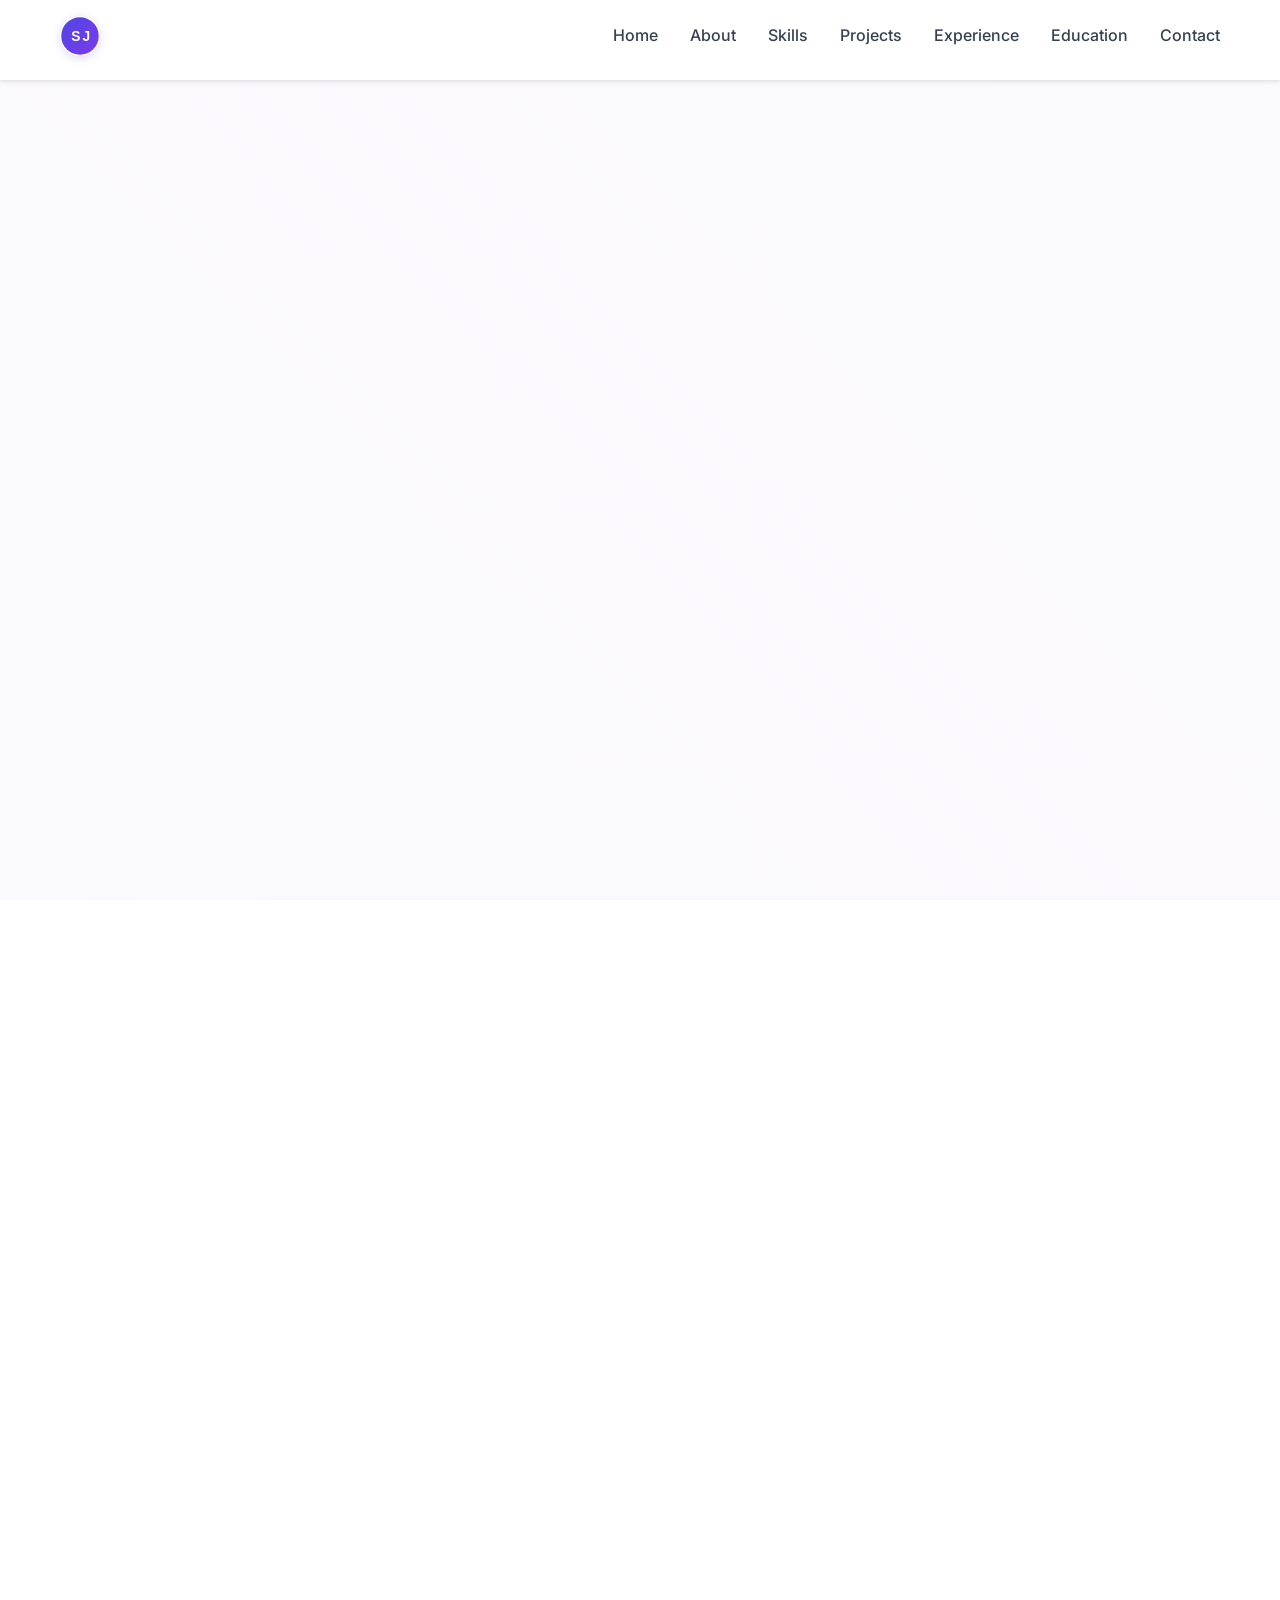
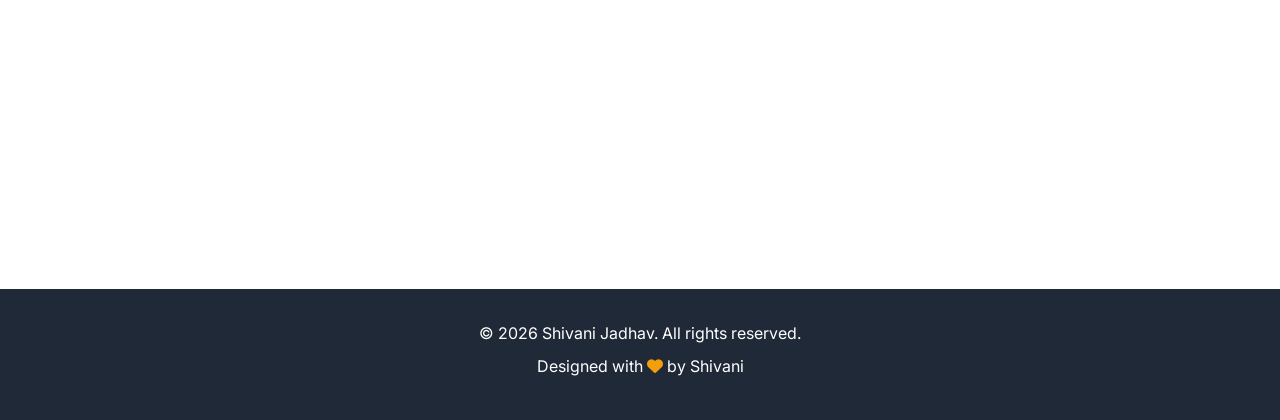
==== commit ed05917d: "Add haptic feedback and enhanced animations - Implement Web Vibration API for tactile feedback - Add" ====
--- a/index.html
+++ b/index.html
@@ -8,6 +8,8 @@
     <link rel="stylesheet" href="style.css">
     <link rel="stylesheet" href="https://cdnjs.cloudflare.com/ajax/libs/font-awesome/6.4.0/css/all.min.css">
     <link href="https://fonts.googleapis.com/css2?family=Inter:wght@300;400;500;600;700&family=Poppins:wght@300;400;500;600;700&display=swap" rel="stylesheet">
+    <link rel="icon" type="image/svg+xml" href="logo.svg?v=2">
+    <link rel="apple-touch-icon" href="logo.svg?v=2">
 </head>
 <body>
     <!-- Navigation -->
@@ -15,8 +17,7 @@
         <div class="nav-container">
             <div class="nav-logo">
                 <div class="logo-design">
-                    <span class="logo-text">SJ</span>
-                    <div class="logo-dot"></div>
+                    <img src="logo.svg?v=2" alt="Shivani Jadhav Logo" class="logo-image">
                 </div>
             </div>
             <ul class="nav-menu">
@@ -58,11 +59,10 @@
                     <h1 class="hero-title">
                         <span class="name">Shivani Mahadev Jadhav</span>
                     </h1>
-                    <h2 class="hero-subtitle">Student</h2>
+                    <h2 class="hero-subtitle">Software Developer</h2>
                     <p class="hero-description">
-                        Final year engineering student with hands-on experience<br>
-                        in Java, C, C++ and Python, and a strong foundation in<br>
-                        programming, problem-solving, and system-level thinking.
+                        Building. Learning. Improving <br>
+                        Exploring and building software solutions while continuously learning and improving.
                     </p>
                     <div class="hero-buttons">
                         <a href="#contact" class="btn btn-primary">Get In Touch</a>
@@ -93,7 +93,7 @@
                         </div>
                         <div class="profile-info">
                             <h3>Shivani Mahadev Jadhav</h3>
-                            <p>Student</p>
+                            <p>Software Developer</p>
                         </div>
                     </div>
                 </div>
@@ -111,19 +111,19 @@
             <div class="about-container">
                 <div class="about-text">
                     <p>
-                        I am a final year engineering student with hands-on experience in Java, C, C++ and Python, and a strong 
-                        foundation in programming, problem-solving, and system-level thinking. I am knowledgeable in Operating 
-                        Systems, Data Structures and Algorithms, and Software Engineering concepts, with the ability to apply 
-                        these principles to practical, software-focused problem solving.
+                        I am a final-year engineering student with a strong foundation in programming and problem-solving. I build practical software solutions and have hands-on experience developing applications through academic projects and internships.
                     </p>
                     <p>
-                        Currently pursuing my Bachelor of Technology in Electrical Engineering with a CGPA of 8.73, I am passionate 
-                        about developing innovative solutions and gaining practical experience through internships and personal projects. 
-                        My journey in engineering has been driven by curiosity and a constant desire to learn and grow.
+                        I am continuously learning and exploring new technologies, with a focus on writing clean, efficient code and creating user-friendly applications. I am currently seeking opportunities where I can grow as a developer and contribute to meaningful projects.
                     </p>
                 </div>
                 <div class="about-highlights">
                     <div class="highlights-grid">
+
+                        <div class="highlight-card">
+                            <i class="fas fa-graduation-cap"></i>
+                            <span>8.73 CGPA</span>
+                        </div>
                         <div class="highlight-card">
                             <i class="fas fa-code"></i>
                             <span>Clean Code Enthusiast</span>
@@ -135,14 +135,6 @@
                         <div class="highlight-card">
                             <i class="fas fa-users"></i>
                             <span>Team Player</span>
-                        </div>
-                        <div class="highlight-card">
-                            <i class="fas fa-graduation-cap"></i>
-                            <span>8.73 CGPA</span>
-                        </div>
-                        <div class="highlight-card">
-                            <i class="fas fa-trophy"></i>
-                            <span>4-Star Java</span>
                         </div>
                         <div class="highlight-card">
                             <i class="fas fa-briefcase"></i>
@@ -257,8 +249,8 @@
             <div class="experience-grid">
                 <div class="project-card">
                     <div class="project-content">
-                        <h3>Java Developer Intern</h3>
-                        <h4>Suzlon Group</h4>
+                        <h3><img src="suzlon.png" alt="Suzlon Group" class="company-logo-img"> Suzlon Group</h3>
+                        <h4>Java Developer Intern</h4>
                         <div class="experience-date">01/2025 - Present</div>
                         <p>Currently interning at Suzlon, contributing to wind turbine data monitoring and management applications using Java and React.</p>
                         <div class="project-tech">
@@ -276,8 +268,8 @@
                 </div>
                 <div class="project-card">
                     <div class="project-content">
-                        <h3>Industrial Intern</h3>
-                        <h4>X-Trans Enterprises</h4>
+                        <h3><img src="xtrans.png" alt="X-Trans Enterprises" class="company-logo-img"> X-Trans Enterprises</h3>
+                        <h4>Industrial Intern</h4>
                         <div class="experience-date">07/2024 - 08/2024</div>
                         <p>15-day industrial internship at a transformer manufacturing company gaining hands-on exposure to industrial processes.</p>
                         <div class="project-tech">
--- a/style.css
+++ b/style.css
@@ -76,62 +76,17 @@
     position: relative;
 }
 
-.logo-text {
-    font-size: 1.8rem;
-    font-weight: 700;
-    background: var(--gradient-2);
-    -webkit-background-clip: text;
-    -webkit-text-fill-color: transparent;
-    background-clip: text;
-    font-family: 'Poppins', sans-serif;
-    letter-spacing: -0.5px;
-    position: relative;
-}
-
-.logo-dot {
-    width: 8px;
-    height: 8px;
-    background: linear-gradient(135deg, var(--secondary-color), var(--primary-color));
+.logo-image {
+    width: 40px;
+    height: 40px;
     border-radius: 50%;
-    position: relative;
-    animation: pulse-dot 2s infinite;
-}
-
-.logo-dot::before {
-    content: '';
-    position: absolute;
-    top: -4px;
-    left: -4px;
-    right: -4px;
-    bottom: -4px;
-    background: linear-gradient(135deg, var(--secondary-color), var(--primary-color));
-    border-radius: 50%;
-    opacity: 0.3;
-    animation: pulse-ring 2s infinite;
-}
-
-@keyframes pulse-dot {
-    0%, 100% {
-        transform: scale(1);
-    }
-    50% {
-        transform: scale(1.2);
-    }
-}
-
-@keyframes pulse-ring {
-    0% {
-        transform: scale(1);
-        opacity: 0.3;
-    }
-    50% {
-        transform: scale(1.3);
-        opacity: 0.1;
-    }
-    100% {
-        transform: scale(1.5);
-        opacity: 0;
-    }
+    transition: all 0.3s ease;
+    box-shadow: 0 2px 8px rgba(79, 70, 229, 0.2);
+}
+
+.logo-image:hover {
+    transform: scale(1.1);
+    box-shadow: 0 4px 16px rgba(79, 70, 229, 0.3);
 }
 
 .nav-menu {
@@ -729,6 +684,26 @@
     justify-content: flex-start;
     text-align: left;
     flex: 1;
+}
+
+.company-logo {
+    text-align: center;
+    margin-bottom: 1rem;
+}
+
+.company-logo-img {
+    width: 24px;
+    height: 24px;
+    object-fit: contain;
+    border-radius: 4px;
+    vertical-align: middle;
+    margin-right: 8px;
+    transition: all 0.3s ease;
+}
+
+.company-logo-img:hover {
+    transform: scale(1.1);
+    box-shadow: 0 2px 8px rgba(0, 0, 0, 0.2);
 }
 
 .project-content h3 {
@@ -1897,6 +1872,235 @@
     color: var(--secondary-color);
 }
 
+/* Enhanced Scroll Animations */
+@keyframes floatAnimation {
+    0%, 100% {
+        transform: translateY(0px);
+    }
+    50% {
+        transform: translateY(-10px);
+    }
+}
+
+@keyframes slideInFromLeft {
+    from {
+        opacity: 0;
+        transform: translateX(-50px);
+    }
+    to {
+        opacity: 1;
+        transform: translateX(0);
+    }
+}
+
+@keyframes slideInFromRight {
+    from {
+        opacity: 0;
+        transform: translateX(50px);
+    }
+    to {
+        opacity: 1;
+        transform: translateX(0);
+    }
+}
+
+@keyframes bounceIn {
+    0% {
+        opacity: 0;
+        transform: scale(0.3);
+    }
+    50% {
+        transform: scale(1.05);
+    }
+    70% {
+        transform: scale(0.9);
+    }
+    100% {
+        opacity: 1;
+        transform: scale(1);
+    }
+}
+
+@keyframes rotateIn {
+    from {
+        opacity: 0;
+        transform: rotate(-180deg) scale(0.5);
+    }
+    to {
+        opacity: 1;
+        transform: rotate(0deg) scale(1);
+    }
+}
+
+/* Smooth Scroll Behavior */
+html {
+    scroll-behavior: smooth;
+}
+
+/* Parallax Background Effects */
+body::before {
+    content: '';
+    position: fixed;
+    top: 0;
+    left: 0;
+    width: 100%;
+    height: 100%;
+    background: linear-gradient(45deg, 
+        rgba(79, 70, 229, 0.03) 0%, 
+        rgba(124, 58, 237, 0.03) 50%, 
+        rgba(79, 70, 229, 0.03) 100%);
+    pointer-events: none;
+    z-index: -1;
+    animation: floatAnimation 20s ease-in-out infinite;
+}
+
+/* Enhanced Section Animations */
+section {
+    opacity: 0;
+    transform: translateY(30px);
+    transition: all 0.8s ease;
+}
+
+section.visible {
+    opacity: 1;
+    transform: translateY(0);
+}
+
+/* Card Hover Enhancements */
+.project-card:hover {
+    transform: translateY(-15px) scale(1.02) rotateX(5deg);
+    box-shadow: 0 20px 40px rgba(79, 70, 229, 0.15);
+    border: 1px solid rgba(79, 70, 229, 0.2);
+}
+
+.education-card:hover {
+    transform: translateY(-10px) scale(1.02);
+    box-shadow: 0 15px 30px rgba(79, 70, 229, 0.2);
+}
+
+.achievement-card:hover {
+    transform: translateY(-8px) rotateY(5deg) scale(1.02);
+    box-shadow: 0 12px 25px rgba(79, 70, 229, 0.15);
+}
+
+.certificate-card:hover {
+    transform: translateY(-12px) scale(1.03);
+    box-shadow: 0 15px 35px rgba(79, 70, 229, 0.2);
+}
+
+.language-card:hover {
+    transform: translateY(-6px) scale(1.02);
+    box-shadow: 0 10px 20px rgba(79, 70, 229, 0.15);
+}
+
+.interest-card:hover {
+    transform: translateY(-5px) rotateZ(3deg) scale(1.02);
+    box-shadow: 0 8px 16px rgba(79, 70, 229, 0.15);
+}
+
+.skill-category:hover {
+    transform: translateY(-8px) scale(1.02);
+    box-shadow: 0 12px 24px rgba(79, 70, 229, 0.2);
+}
+
+/* Enhanced Button Animations */
+.btn:hover {
+    transform: translateY(-3px) scale(1.05);
+    box-shadow: 0 8px 25px rgba(79, 70, 229, 0.3);
+}
+
+.btn:active {
+    transform: translateY(-1px) scale(0.98);
+}
+
+/* Navigation Enhancements */
+.nav-link:hover {
+    transform: translateY(-2px);
+    color: var(--secondary-color);
+}
+
+.nav-link::after {
+    transform: scaleX(0);
+    transform-origin: left;
+}
+
+.nav-link:hover::after {
+    transform: scaleX(1);
+}
+
+/* Logo Enhanced Animation */
+.logo-design:hover .logo-image {
+    transform: scale(1.15) rotate(5deg);
+    box-shadow: 0 6px 20px rgba(79, 70, 229, 0.4);
+}
+
+/* Social Link Enhanced Animations */
+.social-link:hover {
+    transform: translateY(-3px) scale(1.1) rotate(10deg);
+    box-shadow: 0 6px 15px rgba(79, 70, 229, 0.3);
+}
+
+/* Highlight Card Enhanced Hover */
+.highlight-card:hover {
+    transform: translateY(-5px) scale(1.08);
+    background: rgba(79, 70, 229, 0.15);
+    box-shadow: 0 8px 20px rgba(79, 70, 229, 0.25);
+}
+
+/* Text and Content Animations */
+p {
+    transition: all 0.3s ease;
+}
+
+p:hover {
+    color: var(--primary-color);
+    transform: translateX(5px);
+}
+
+/* Scroll Progress Indicator */
+.scroll-progress {
+    position: fixed;
+    top: 0;
+    left: 0;
+    height: 3px;
+    background: var(--gradient-2);
+    transition: width 0.3s ease;
+    z-index: 9999;
+}
+
+/* Image Hover Effects */
+img:hover {
+    transform: scale(1.05);
+    transition: all 0.3s ease;
+}
+
+/* Interactive Elements */
+.interactive-element {
+    transition: all 0.3s ease;
+    cursor: pointer;
+}
+
+.interactive-element:hover {
+    transform: scale(1.05);
+    box-shadow: 0 5px 15px rgba(79, 70, 229, 0.2);
+}
+
+/* Loading Animation */
+@keyframes shimmer {
+    0% {
+        background-position: -1000px 0;
+    }
+    100% {
+        background-position: 1000px 0;
+    }
+}
+
+.loading-shimmer {
+    background: linear-gradient(90deg, transparent, rgba(255, 255, 255, 0.1), transparent);
+    background-size: 1000px 100%;
+    animation: shimmer 2s infinite;
+}
+
 /* Footer Animation */
 .footer {
     animation: fadeInUp 1s ease-out;
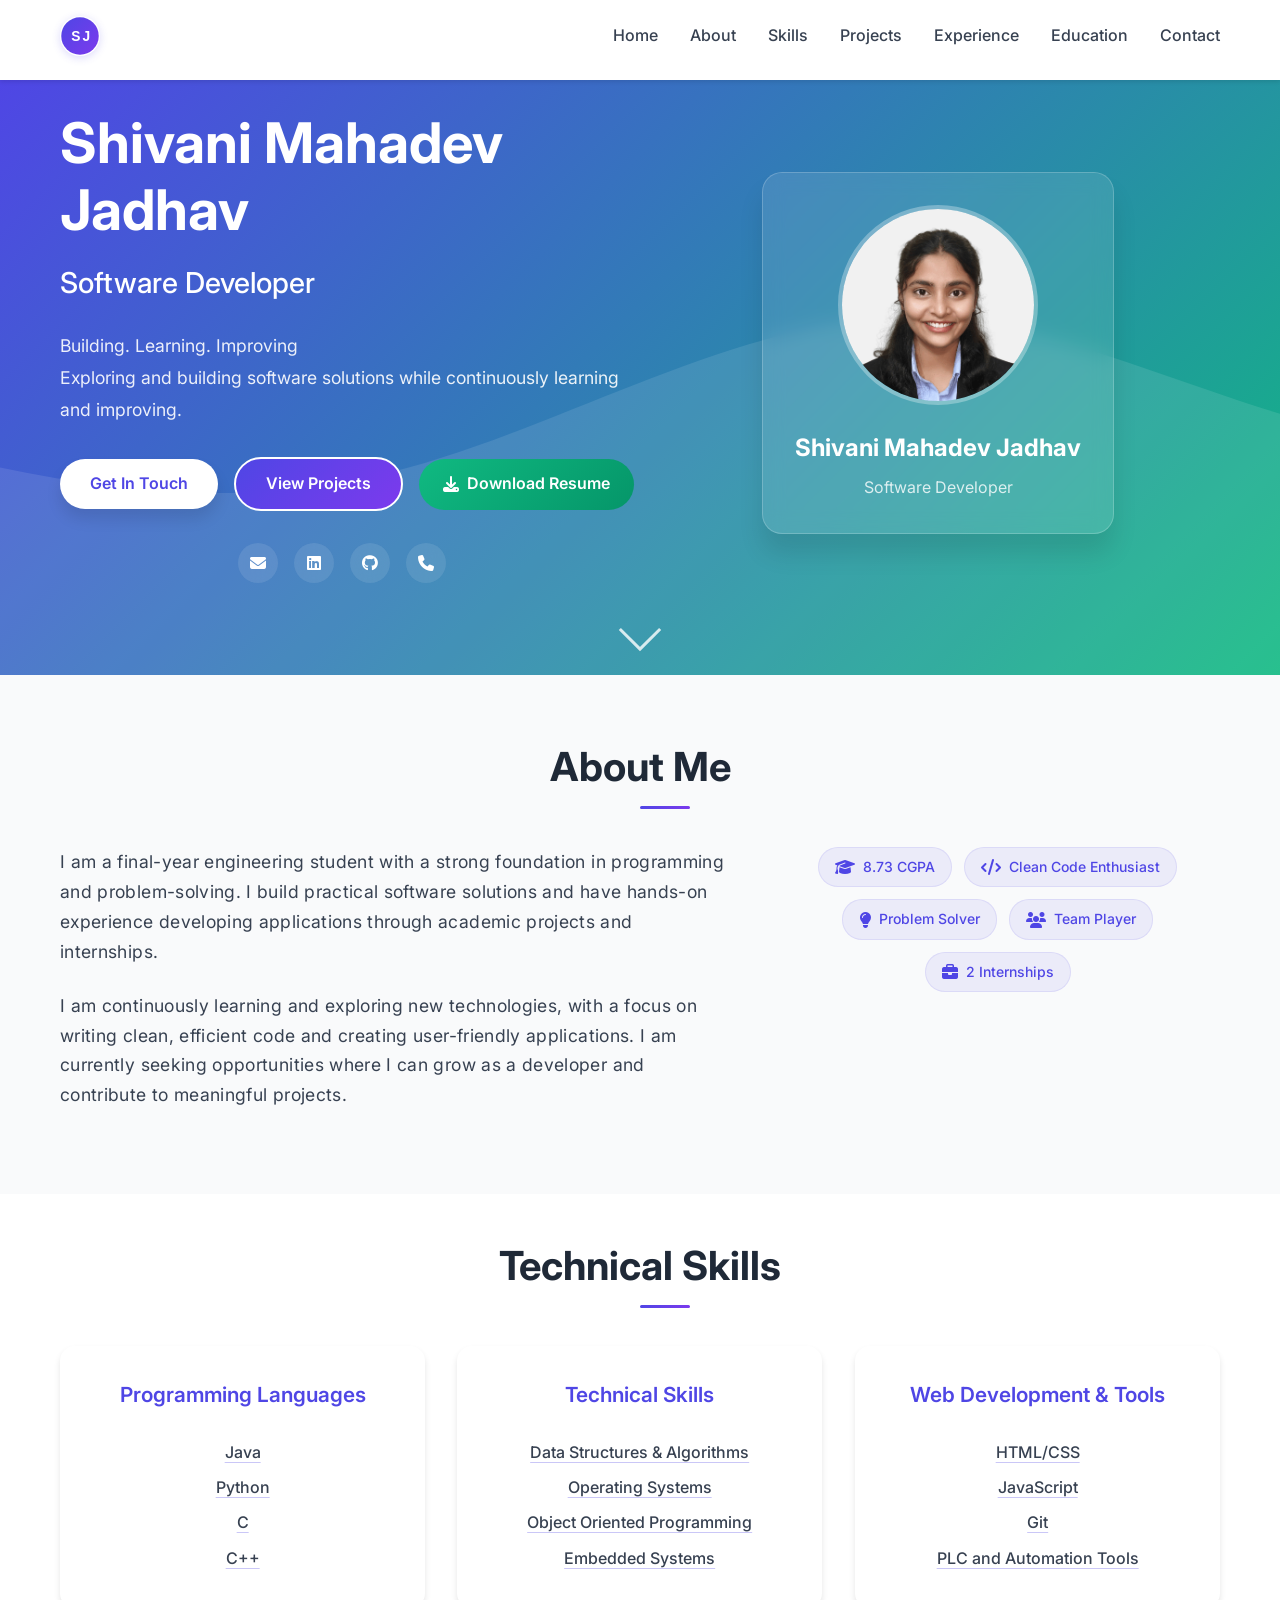
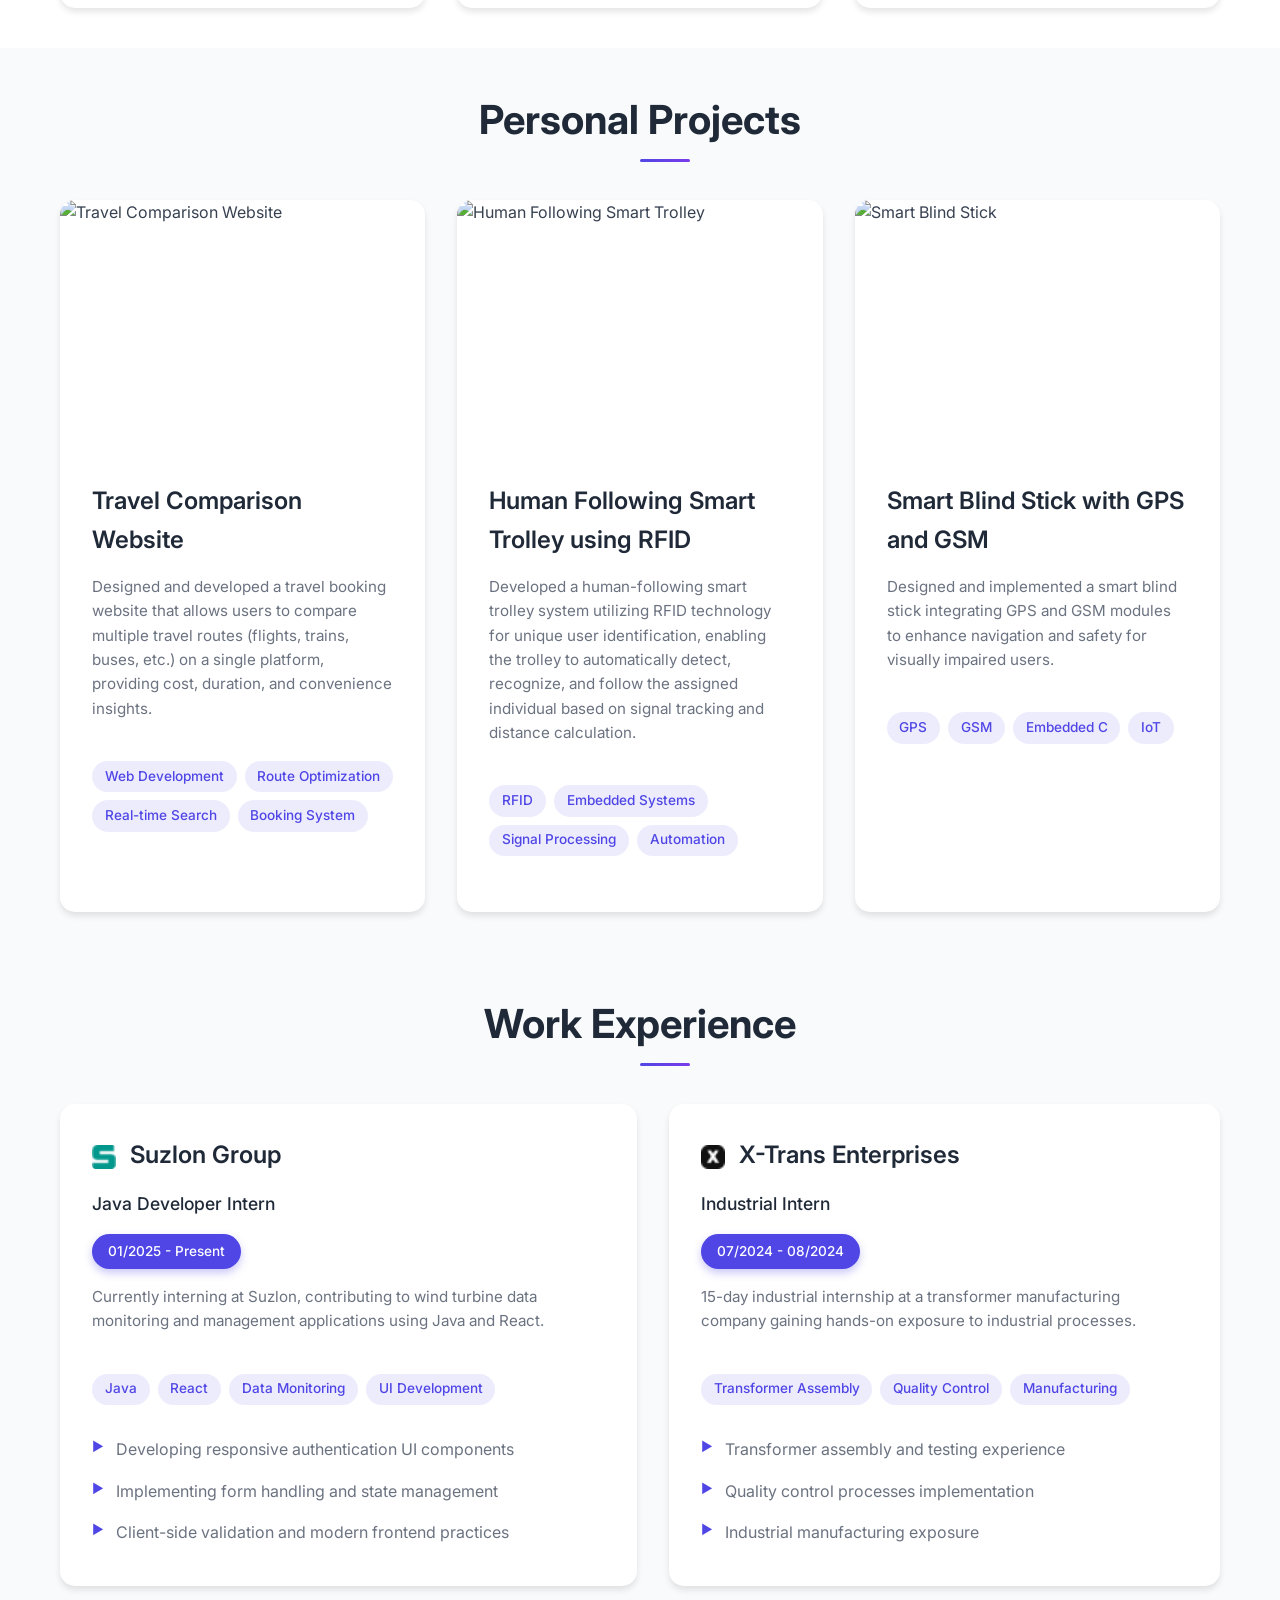
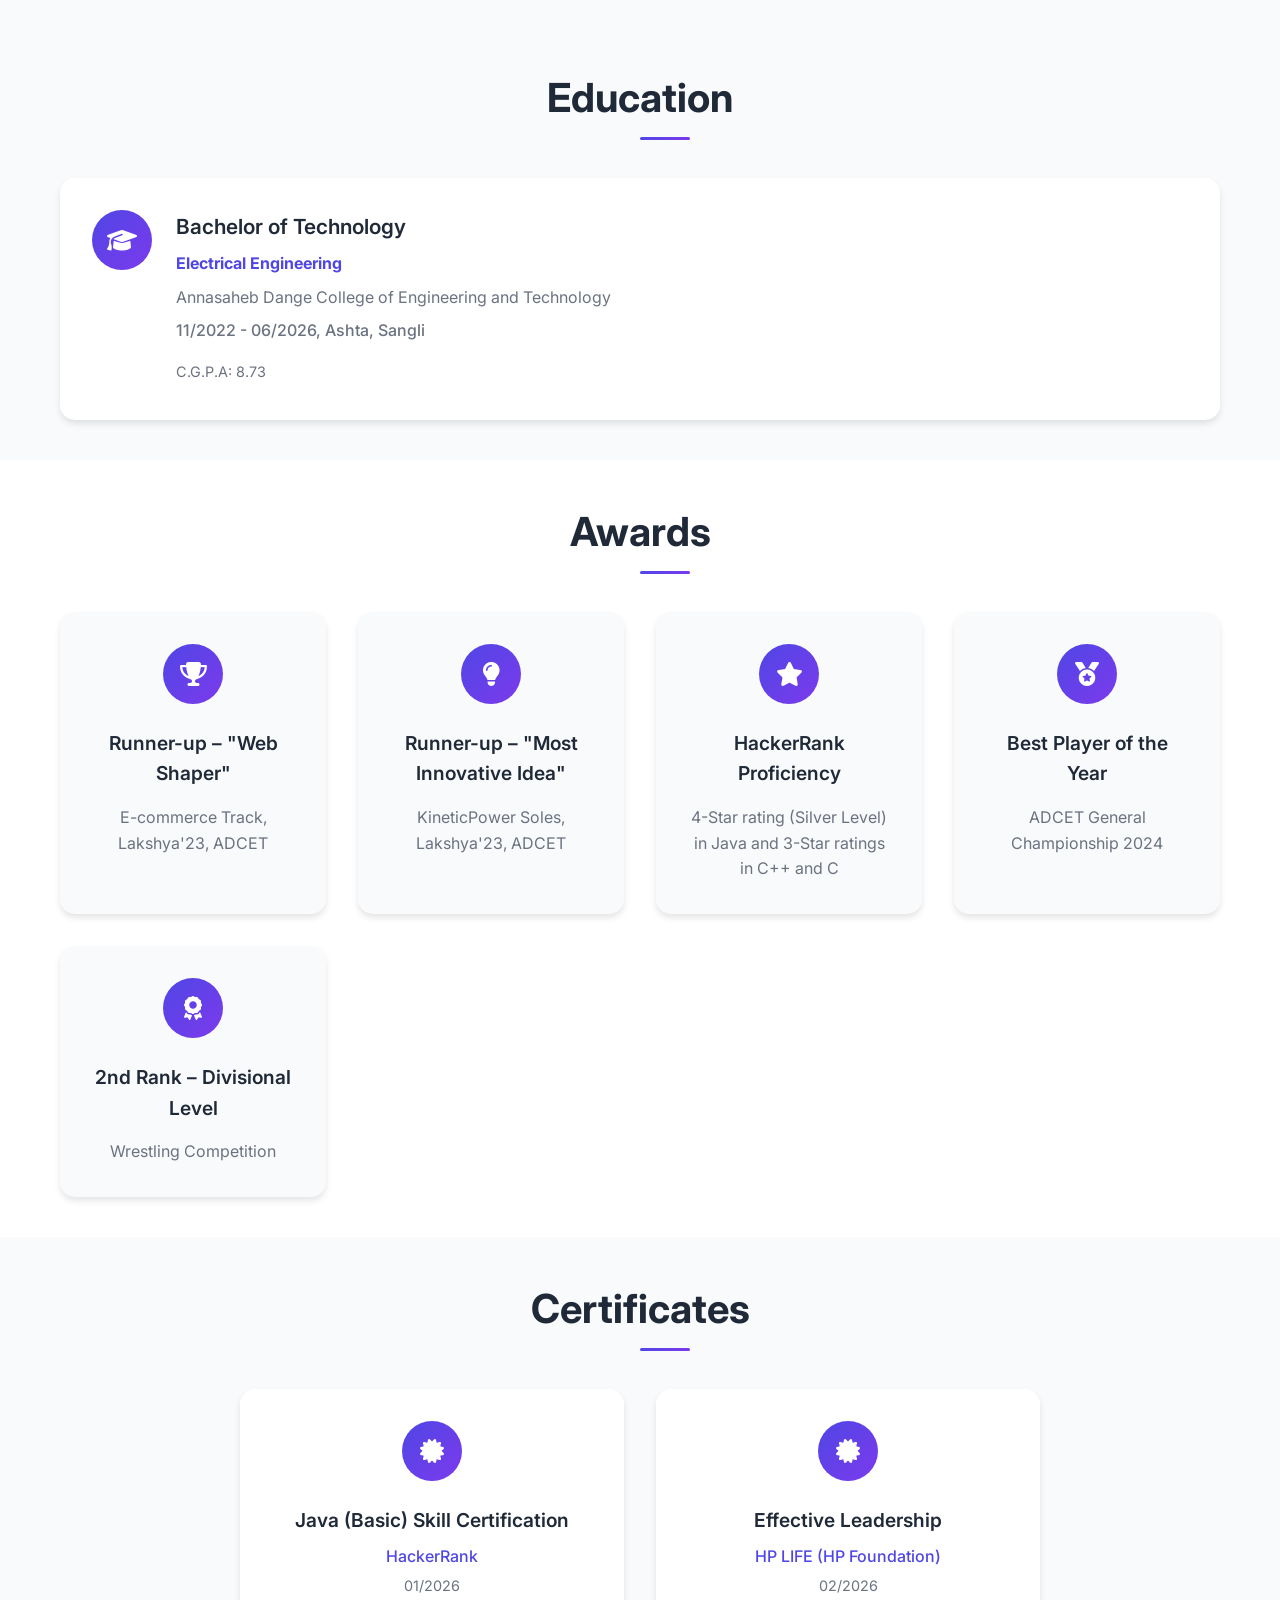
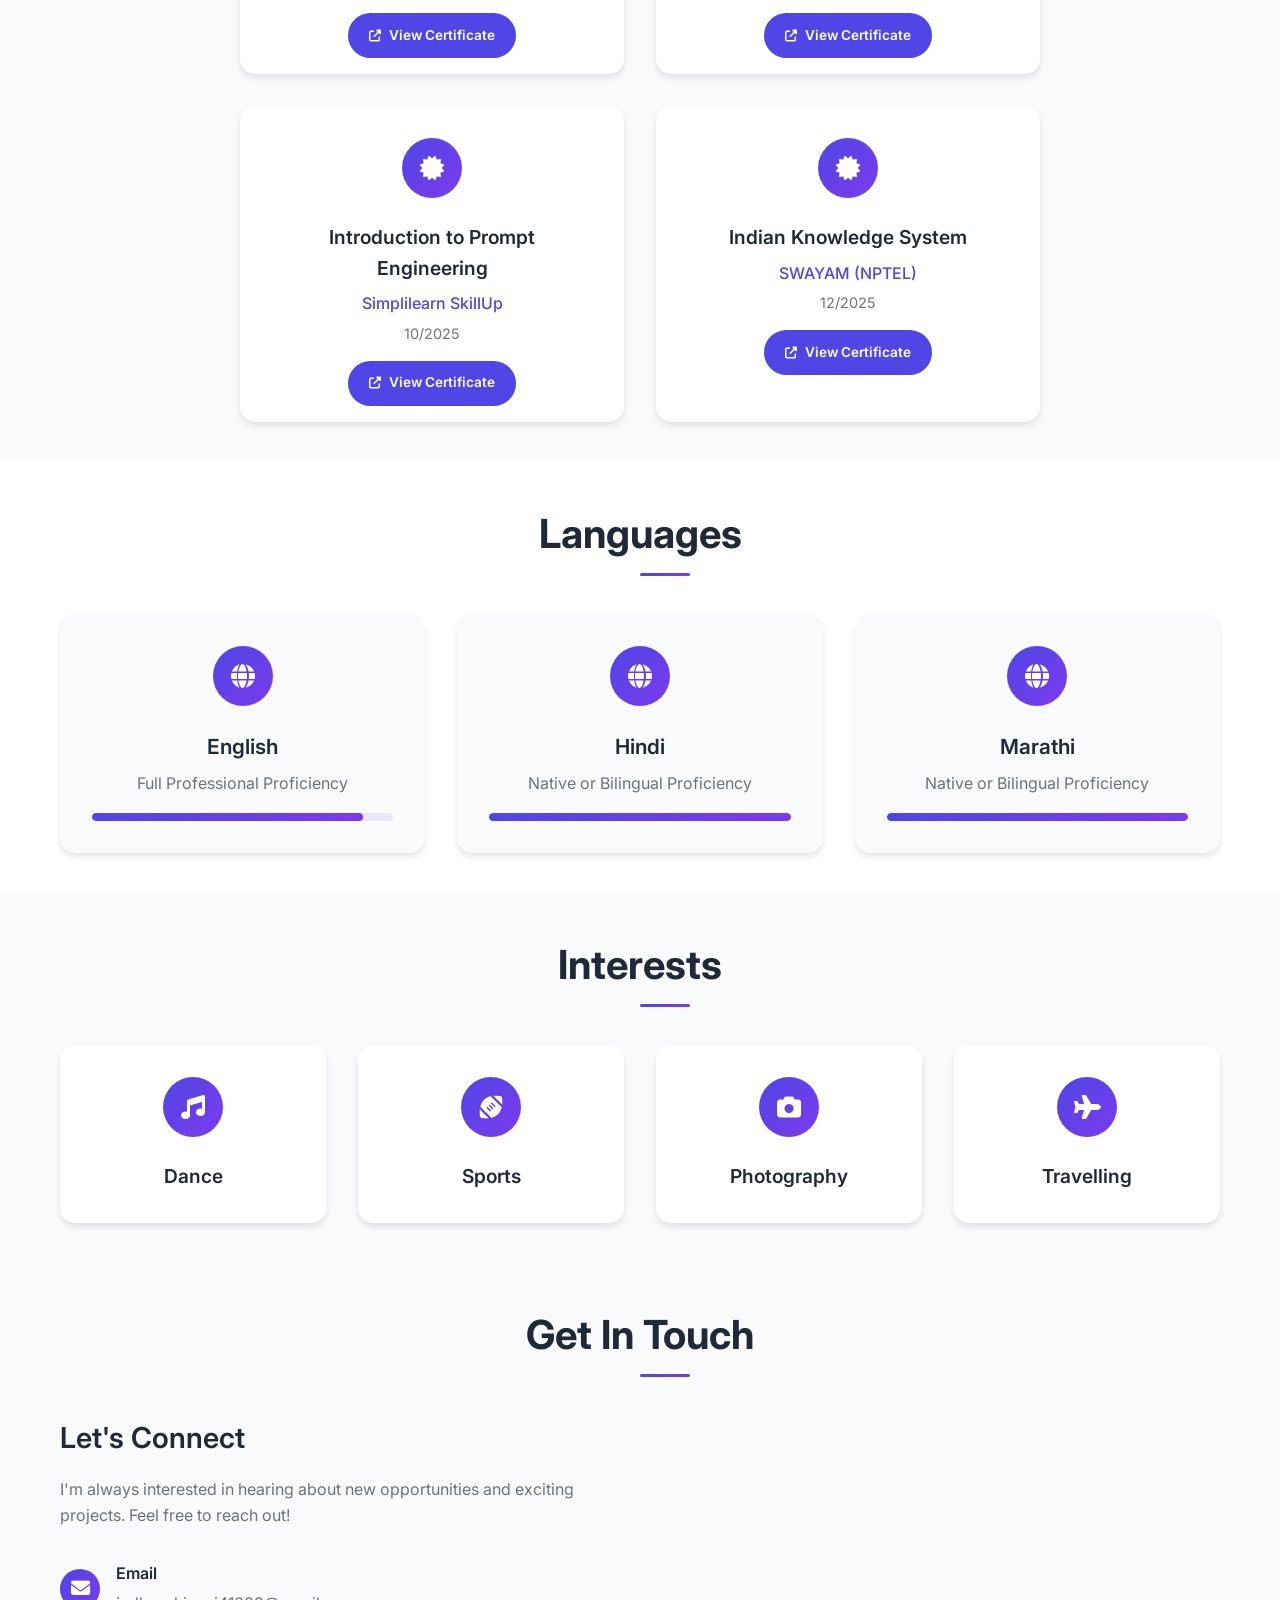
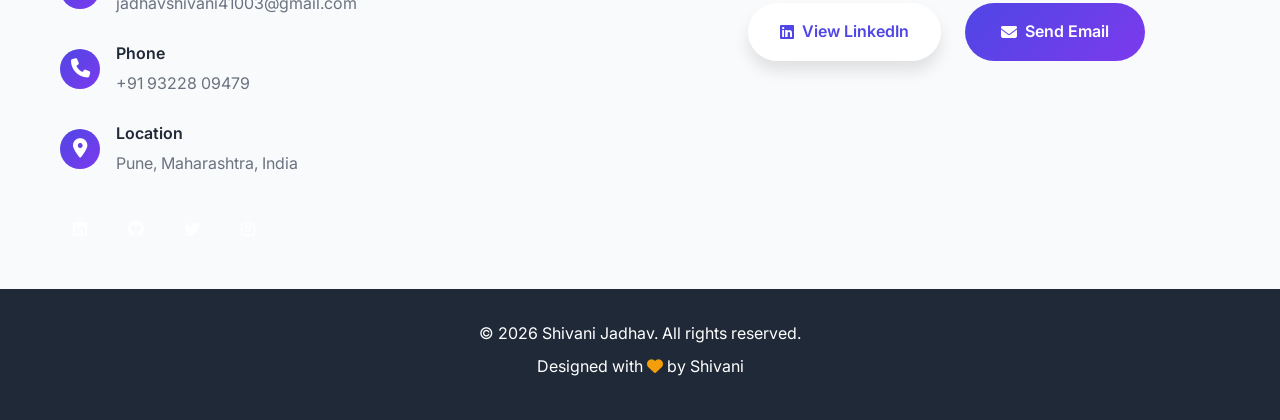
==== commit 527193ed: "Add comprehensive responsive design for all screen sizes - Add responsive.css with mobile-first appr" ====
--- a/index.html
+++ b/index.html
@@ -6,6 +6,7 @@
     <base href="/">
     <title>Shivani Jadhav - Portfolio</title>
     <link rel="stylesheet" href="style.css">
+    <link rel="stylesheet" href="responsive.css">
     <link rel="stylesheet" href="https://cdnjs.cloudflare.com/ajax/libs/font-awesome/6.4.0/css/all.min.css">
     <link href="https://fonts.googleapis.com/css2?family=Inter:wght@300;400;500;600;700&family=Poppins:wght@300;400;500;600;700&display=swap" rel="stylesheet">
     <link rel="icon" type="image/svg+xml" href="logo.svg?v=2">
--- a/style.css
+++ b/style.css
@@ -1872,235 +1872,6 @@
     color: var(--secondary-color);
 }
 
-/* Enhanced Scroll Animations */
-@keyframes floatAnimation {
-    0%, 100% {
-        transform: translateY(0px);
-    }
-    50% {
-        transform: translateY(-10px);
-    }
-}
-
-@keyframes slideInFromLeft {
-    from {
-        opacity: 0;
-        transform: translateX(-50px);
-    }
-    to {
-        opacity: 1;
-        transform: translateX(0);
-    }
-}
-
-@keyframes slideInFromRight {
-    from {
-        opacity: 0;
-        transform: translateX(50px);
-    }
-    to {
-        opacity: 1;
-        transform: translateX(0);
-    }
-}
-
-@keyframes bounceIn {
-    0% {
-        opacity: 0;
-        transform: scale(0.3);
-    }
-    50% {
-        transform: scale(1.05);
-    }
-    70% {
-        transform: scale(0.9);
-    }
-    100% {
-        opacity: 1;
-        transform: scale(1);
-    }
-}
-
-@keyframes rotateIn {
-    from {
-        opacity: 0;
-        transform: rotate(-180deg) scale(0.5);
-    }
-    to {
-        opacity: 1;
-        transform: rotate(0deg) scale(1);
-    }
-}
-
-/* Smooth Scroll Behavior */
-html {
-    scroll-behavior: smooth;
-}
-
-/* Parallax Background Effects */
-body::before {
-    content: '';
-    position: fixed;
-    top: 0;
-    left: 0;
-    width: 100%;
-    height: 100%;
-    background: linear-gradient(45deg, 
-        rgba(79, 70, 229, 0.03) 0%, 
-        rgba(124, 58, 237, 0.03) 50%, 
-        rgba(79, 70, 229, 0.03) 100%);
-    pointer-events: none;
-    z-index: -1;
-    animation: floatAnimation 20s ease-in-out infinite;
-}
-
-/* Enhanced Section Animations */
-section {
-    opacity: 0;
-    transform: translateY(30px);
-    transition: all 0.8s ease;
-}
-
-section.visible {
-    opacity: 1;
-    transform: translateY(0);
-}
-
-/* Card Hover Enhancements */
-.project-card:hover {
-    transform: translateY(-15px) scale(1.02) rotateX(5deg);
-    box-shadow: 0 20px 40px rgba(79, 70, 229, 0.15);
-    border: 1px solid rgba(79, 70, 229, 0.2);
-}
-
-.education-card:hover {
-    transform: translateY(-10px) scale(1.02);
-    box-shadow: 0 15px 30px rgba(79, 70, 229, 0.2);
-}
-
-.achievement-card:hover {
-    transform: translateY(-8px) rotateY(5deg) scale(1.02);
-    box-shadow: 0 12px 25px rgba(79, 70, 229, 0.15);
-}
-
-.certificate-card:hover {
-    transform: translateY(-12px) scale(1.03);
-    box-shadow: 0 15px 35px rgba(79, 70, 229, 0.2);
-}
-
-.language-card:hover {
-    transform: translateY(-6px) scale(1.02);
-    box-shadow: 0 10px 20px rgba(79, 70, 229, 0.15);
-}
-
-.interest-card:hover {
-    transform: translateY(-5px) rotateZ(3deg) scale(1.02);
-    box-shadow: 0 8px 16px rgba(79, 70, 229, 0.15);
-}
-
-.skill-category:hover {
-    transform: translateY(-8px) scale(1.02);
-    box-shadow: 0 12px 24px rgba(79, 70, 229, 0.2);
-}
-
-/* Enhanced Button Animations */
-.btn:hover {
-    transform: translateY(-3px) scale(1.05);
-    box-shadow: 0 8px 25px rgba(79, 70, 229, 0.3);
-}
-
-.btn:active {
-    transform: translateY(-1px) scale(0.98);
-}
-
-/* Navigation Enhancements */
-.nav-link:hover {
-    transform: translateY(-2px);
-    color: var(--secondary-color);
-}
-
-.nav-link::after {
-    transform: scaleX(0);
-    transform-origin: left;
-}
-
-.nav-link:hover::after {
-    transform: scaleX(1);
-}
-
-/* Logo Enhanced Animation */
-.logo-design:hover .logo-image {
-    transform: scale(1.15) rotate(5deg);
-    box-shadow: 0 6px 20px rgba(79, 70, 229, 0.4);
-}
-
-/* Social Link Enhanced Animations */
-.social-link:hover {
-    transform: translateY(-3px) scale(1.1) rotate(10deg);
-    box-shadow: 0 6px 15px rgba(79, 70, 229, 0.3);
-}
-
-/* Highlight Card Enhanced Hover */
-.highlight-card:hover {
-    transform: translateY(-5px) scale(1.08);
-    background: rgba(79, 70, 229, 0.15);
-    box-shadow: 0 8px 20px rgba(79, 70, 229, 0.25);
-}
-
-/* Text and Content Animations */
-p {
-    transition: all 0.3s ease;
-}
-
-p:hover {
-    color: var(--primary-color);
-    transform: translateX(5px);
-}
-
-/* Scroll Progress Indicator */
-.scroll-progress {
-    position: fixed;
-    top: 0;
-    left: 0;
-    height: 3px;
-    background: var(--gradient-2);
-    transition: width 0.3s ease;
-    z-index: 9999;
-}
-
-/* Image Hover Effects */
-img:hover {
-    transform: scale(1.05);
-    transition: all 0.3s ease;
-}
-
-/* Interactive Elements */
-.interactive-element {
-    transition: all 0.3s ease;
-    cursor: pointer;
-}
-
-.interactive-element:hover {
-    transform: scale(1.05);
-    box-shadow: 0 5px 15px rgba(79, 70, 229, 0.2);
-}
-
-/* Loading Animation */
-@keyframes shimmer {
-    0% {
-        background-position: -1000px 0;
-    }
-    100% {
-        background-position: 1000px 0;
-    }
-}
-
-.loading-shimmer {
-    background: linear-gradient(90deg, transparent, rgba(255, 255, 255, 0.1), transparent);
-    background-size: 1000px 100%;
-    animation: shimmer 2s infinite;
-}
-
 /* Footer Animation */
 .footer {
     animation: fadeInUp 1s ease-out;
--- a/responsive.css
+++ b/responsive.css
@@ -0,0 +1,226 @@
+/* Enhanced Responsive Design for All Screen Sizes */
+
+/* Large Desktop - 1200px+ */
+@media (max-width: 1200px) {
+    .container {
+        max-width: 1100px;
+        padding: 0 20px;
+    }
+    
+    .hero-content {
+        gap: 1.5rem;
+    }
+    
+    .project-card, .education-card, .achievement-card, .certificate-card, .language-card, .interest-card {
+        padding: 1.5rem;
+    }
+}
+
+/* Medium Desktop/Tablet - 992px */
+@media (max-width: 992px) {
+    .container {
+        max-width: 900px;
+        padding: 0 15px;
+    }
+    
+    .hero-content {
+        grid-template-columns: 1fr;
+        gap: 2rem;
+        text-align: center;
+    }
+    
+    .about-container {
+        grid-template-columns: 1fr;
+        gap: 2rem;
+    }
+    
+    .experience-grid, .projects-grid, .education-grid, .achievements-grid, .certificates-grid, .languages-grid, .interests-grid {
+        grid-template-columns: 1fr;
+        gap: 1.5rem;
+    }
+    
+    .project-card, .education-card, .achievement-card, .certificate-card, .language-card, .interest-card {
+        padding: 1.2rem;
+    }
+    
+    .project-content h3, .project-content h4 {
+        font-size: 1.1rem;
+    }
+    
+    .company-logo-img {
+        width: 20px;
+        height: 20px;
+    }
+    
+    .skill-category {
+        padding: 1.5rem;
+    }
+}
+
+/* Tablet - 768px */
+@media (max-width: 768px) {
+    .container {
+        max-width: 100%;
+        padding: 0 15px;
+    }
+    
+    .hero {
+        min-height: 40vh;
+        padding: 40px 0 20px;
+    }
+    
+    .hero-content {
+        grid-template-columns: 1fr;
+        gap: 1.5rem;
+        text-align: center;
+    }
+    
+    .hero-text {
+        margin-bottom: 1rem;
+    }
+    
+    .hero-image {
+        margin-bottom: 1rem;
+    }
+    
+    .section-title {
+        font-size: 1.8rem;
+    }
+    
+    .about-container {
+        grid-template-columns: 1fr;
+        gap: 1.5rem;
+    }
+    
+    .about-text {
+        text-align: center;
+    }
+    
+    .about-text p {
+        font-size: 1rem;
+        line-height: 1.6;
+    }
+    
+    .highlights-grid {
+        justify-content: center;
+        gap: 10px;
+    }
+    
+    .highlight-card {
+        padding: 10px 15px;
+        font-size: 13px;
+    }
+    
+    .experience-grid, .projects-grid, .education-grid, .achievements-grid, .certificates-grid, .languages-grid, .interests-grid {
+        grid-template-columns: 1fr;
+        gap: 1rem;
+    }
+    
+    .project-card, .education-card, .achievement-card, .certificate-card, .language-card, .interest-card {
+        padding: 1rem;
+    }
+    
+    .project-content {
+        text-align: center;
+    }
+    
+    .project-content h3 {
+        font-size: 1rem;
+        margin-bottom: 0.5rem;
+        text-align: center;
+    }
+    
+    .project-content h4 {
+        font-size: 0.9rem;
+        text-align: center;
+    }
+    
+    .project-content p {
+        font-size: 0.9rem;
+        text-align: center;
+    }
+    
+    .project-tech {
+        justify-content: center;
+        flex-wrap: wrap;
+        gap: 6px;
+    }
+    
+    .tech-tag {
+        font-size: 11px;
+        padding: 4px 8px;
+    }
+    
+    .company-logo-img {
+        width: 18px;
+        height: 18px;
+    }
+    
+    .skill-category {
+        padding: 1rem;
+    }
+    
+    .skill-list li {
+        font-size: 0.9rem;
+        padding: 0.2rem 0;
+    }
+    
+    .contact-buttons {
+        flex-direction: column;
+        gap: 1rem;
+        align-items: center;
+    }
+    
+    .btn {
+        width: 100%;
+        max-width: 250px;
+    }
+}
+
+/* Mobile - 480px */
+@media (max-width: 480px) {
+    .container {
+        padding: 0 10px;
+    }
+    
+    .hero {
+        min-height: 35vh;
+        padding: 30px 0 15px;
+    }
+    
+    .section-title {
+        font-size: 1.6rem;
+    }
+    
+    .project-card, .education-card, .achievement-card, .certificate-card, .language-card, .interest-card {
+        padding: 0.8rem;
+    }
+    
+    .project-content h3 {
+        font-size: 0.9rem;
+    }
+    
+    .project-content h4 {
+        font-size: 0.85rem;
+    }
+    
+    .project-content p {
+        font-size: 0.85rem;
+        line-height: 1.5;
+    }
+    
+    .company-logo-img {
+        width: 16px;
+        height: 16px;
+    }
+    
+    .tech-tag {
+        font-size: 10px;
+        padding: 3px 6px;
+    }
+    
+    .highlight-card {
+        padding: 8px 12px;
+        font-size: 12px;
+    }
+}
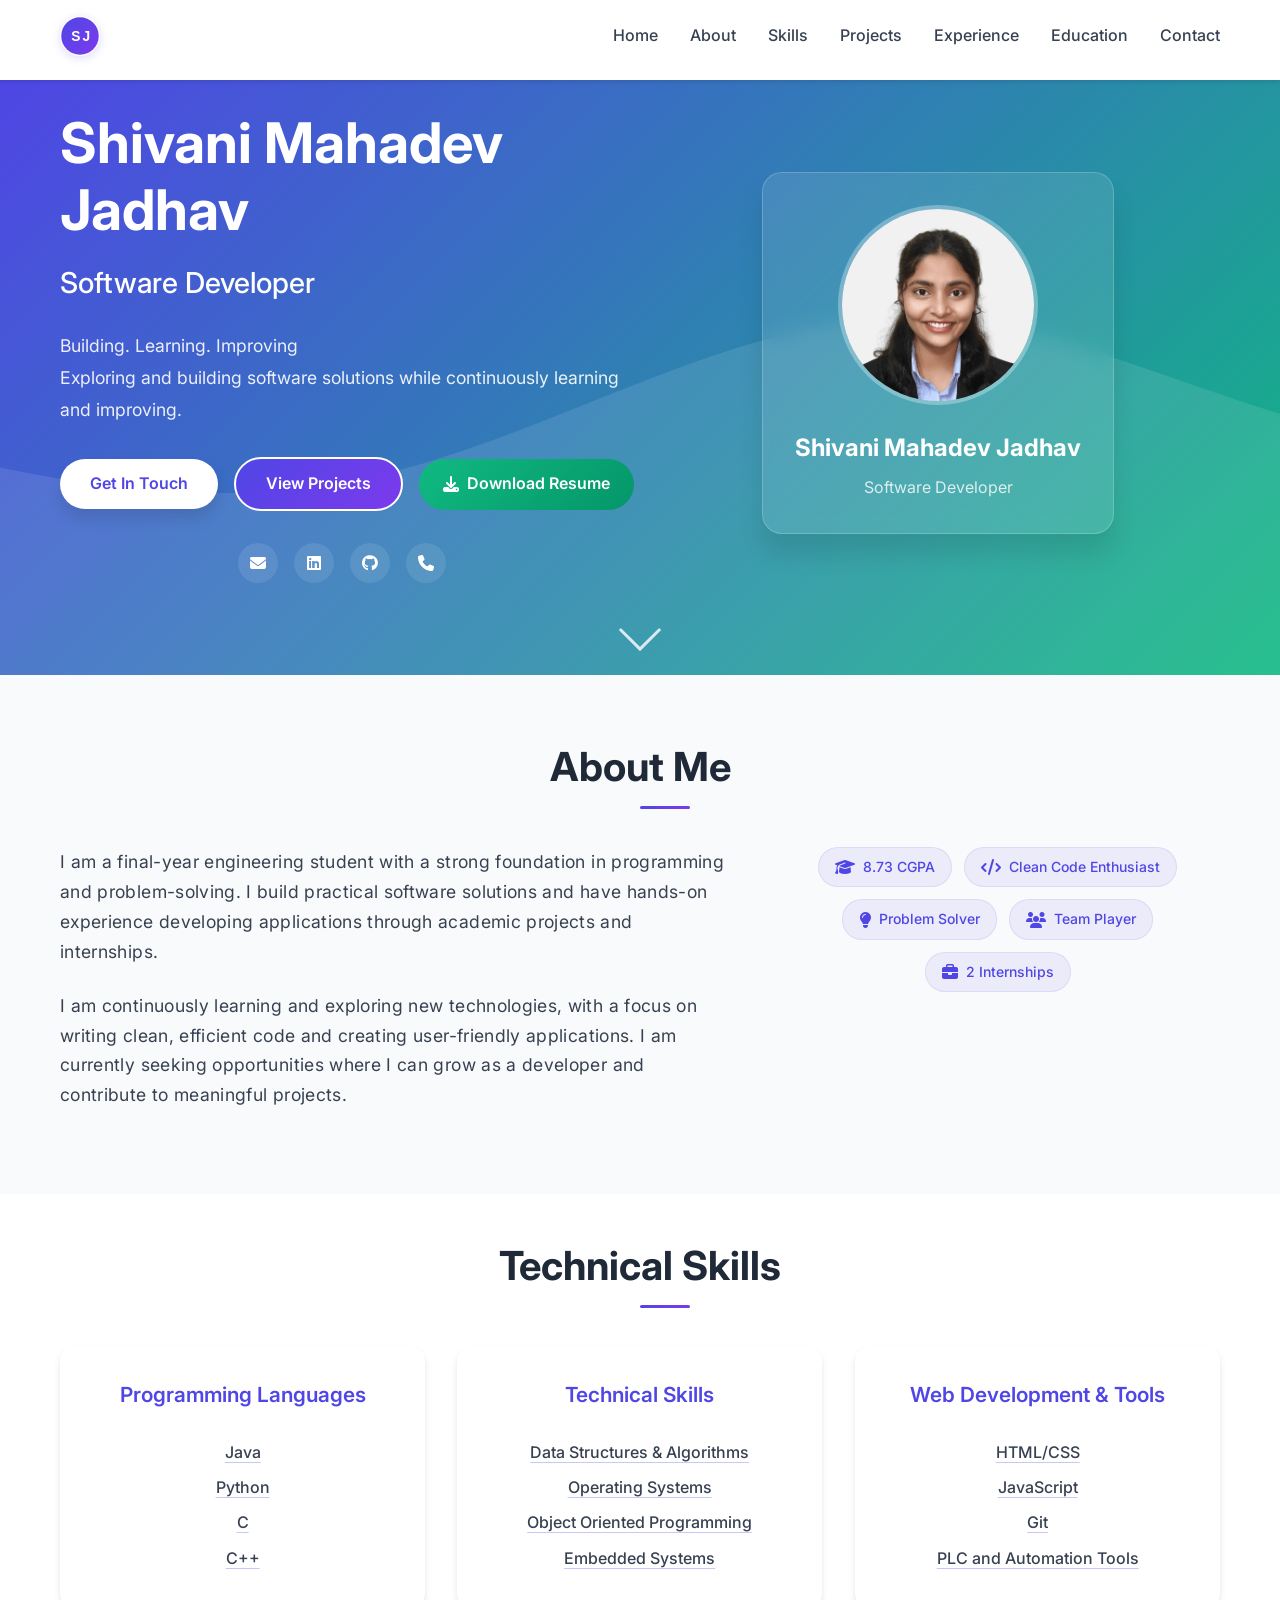
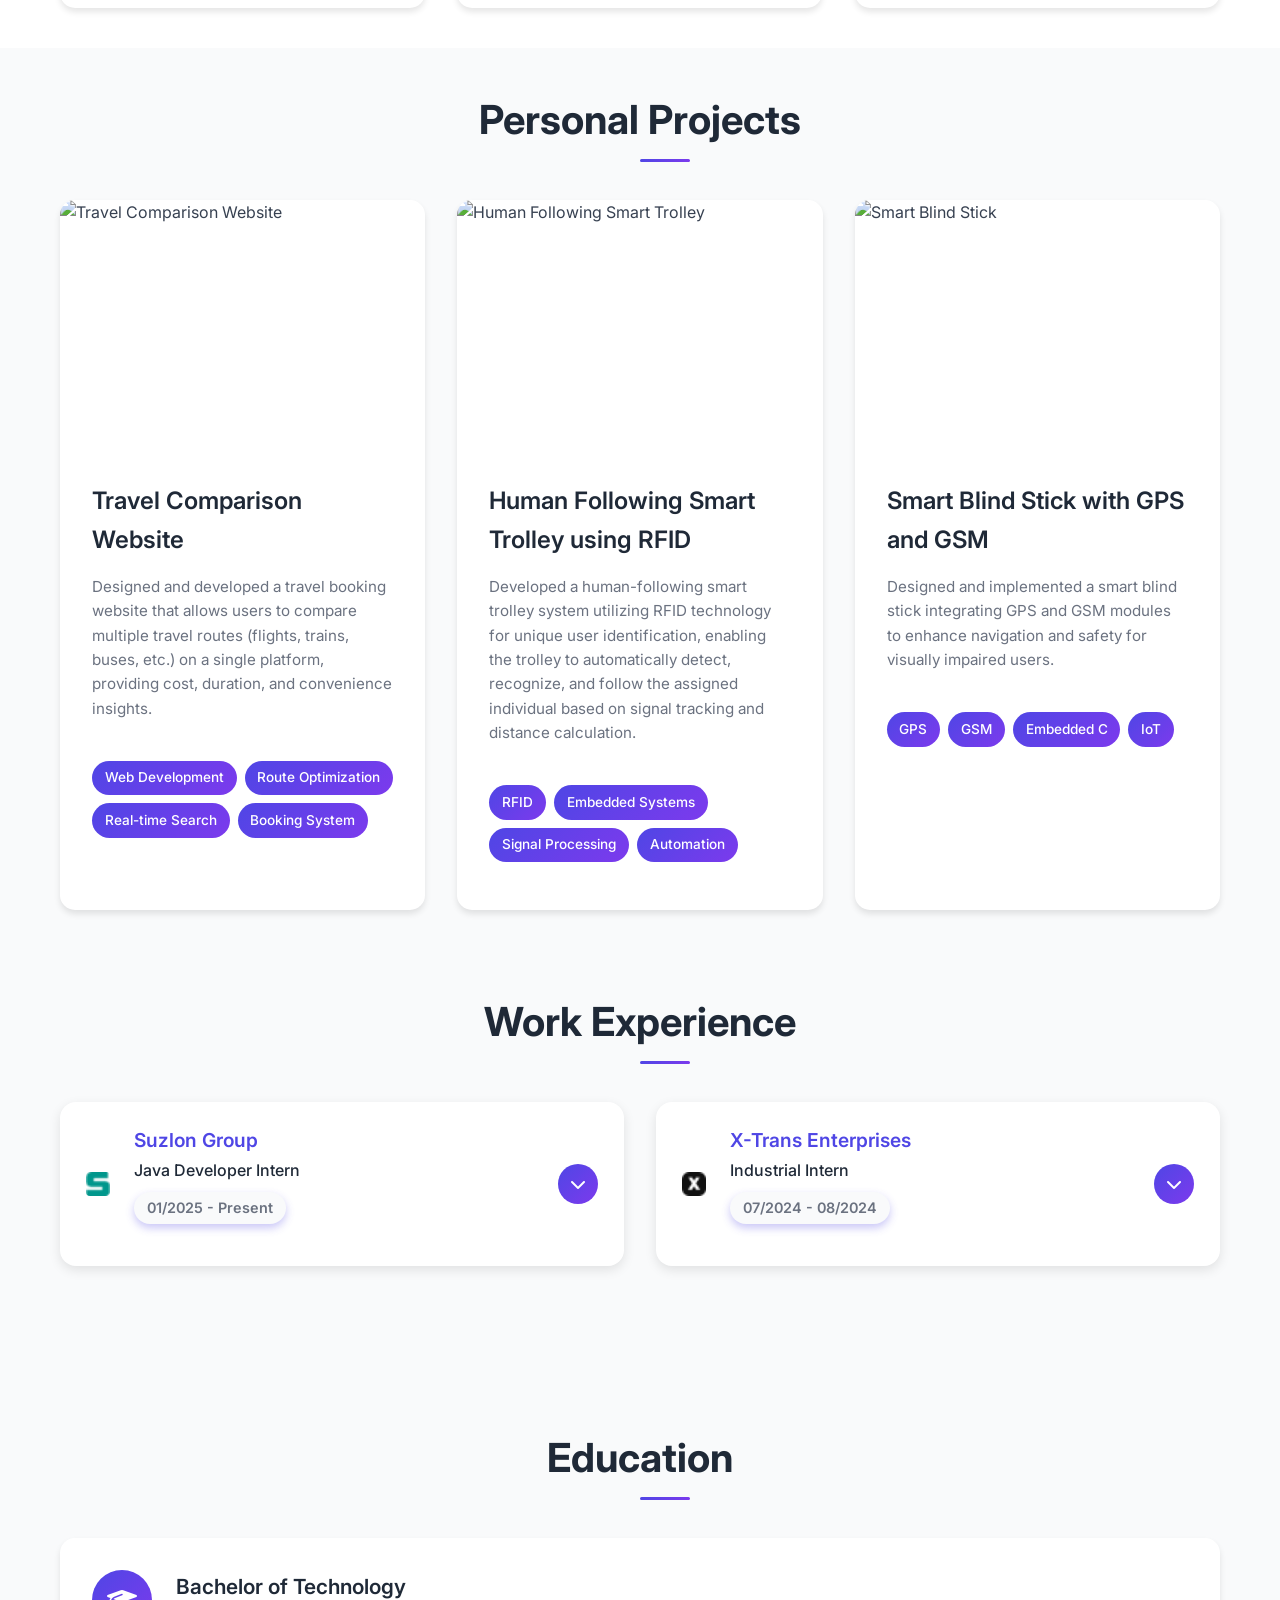
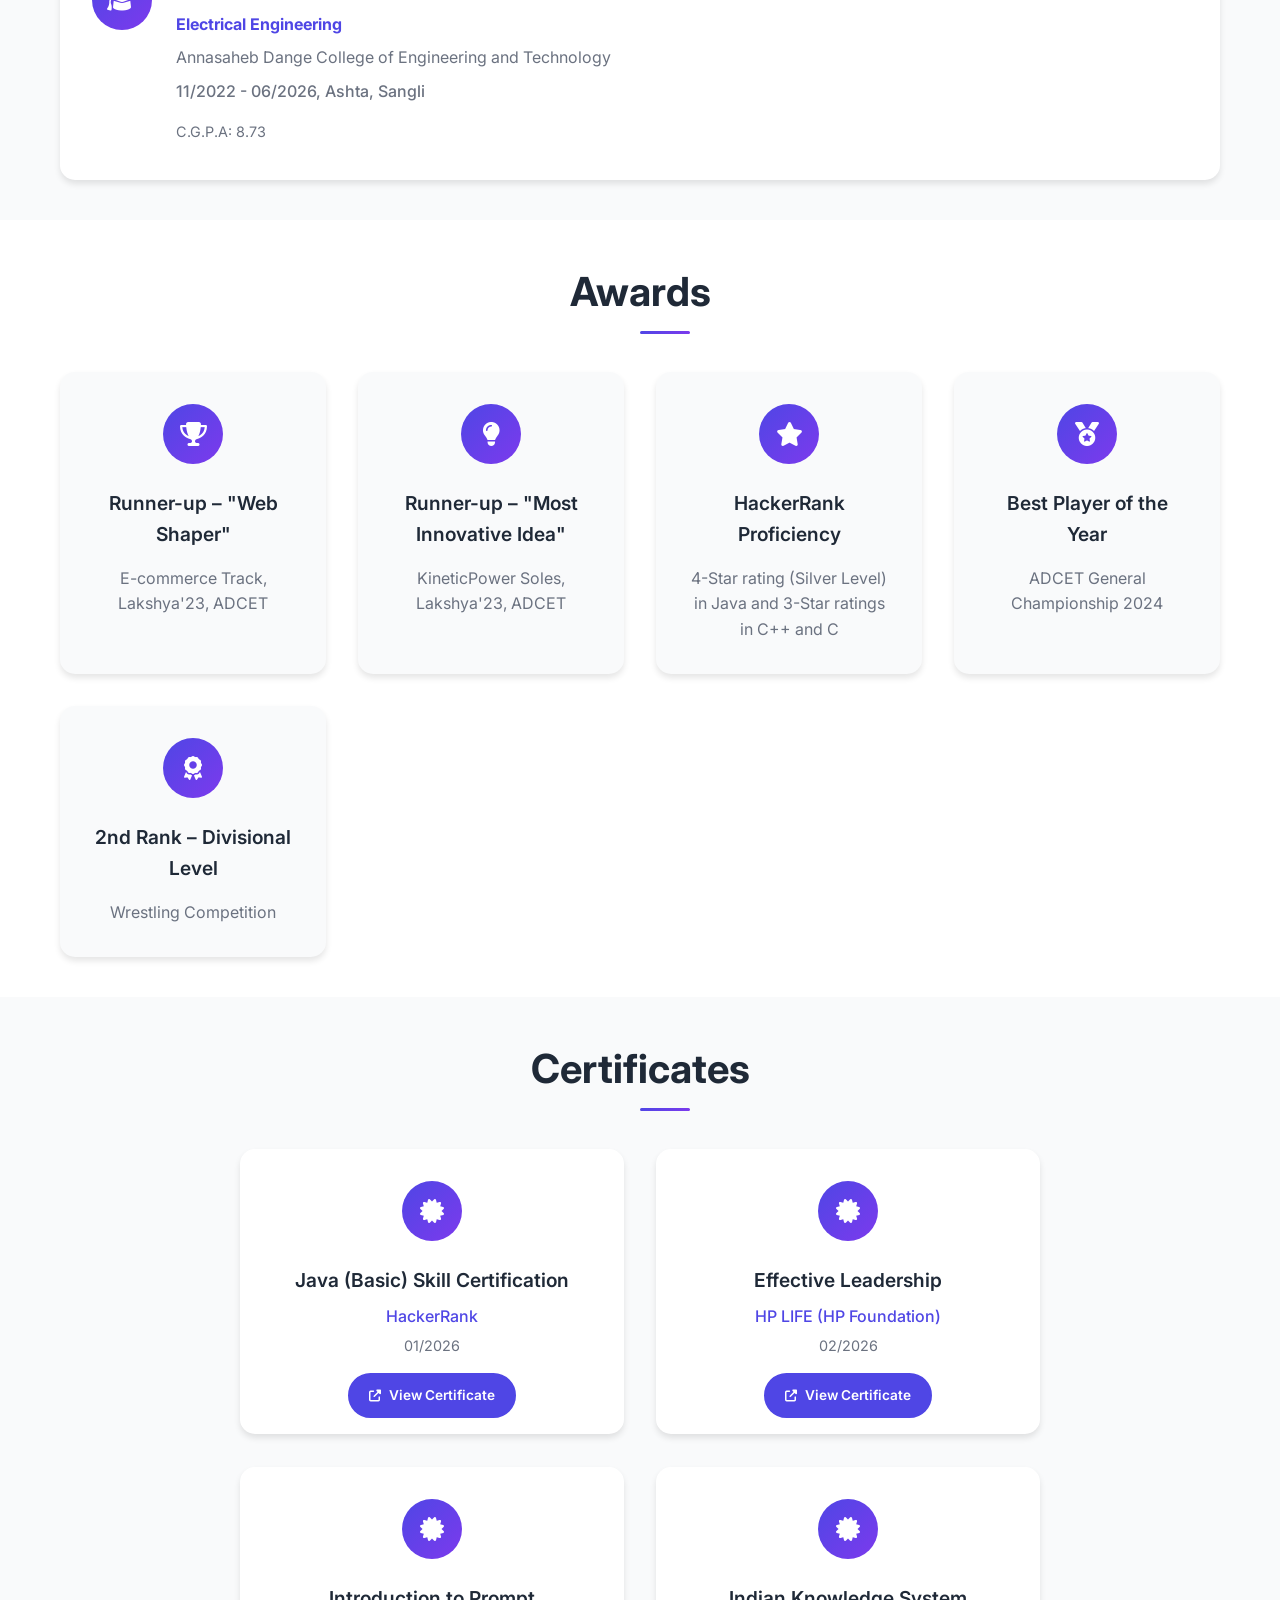
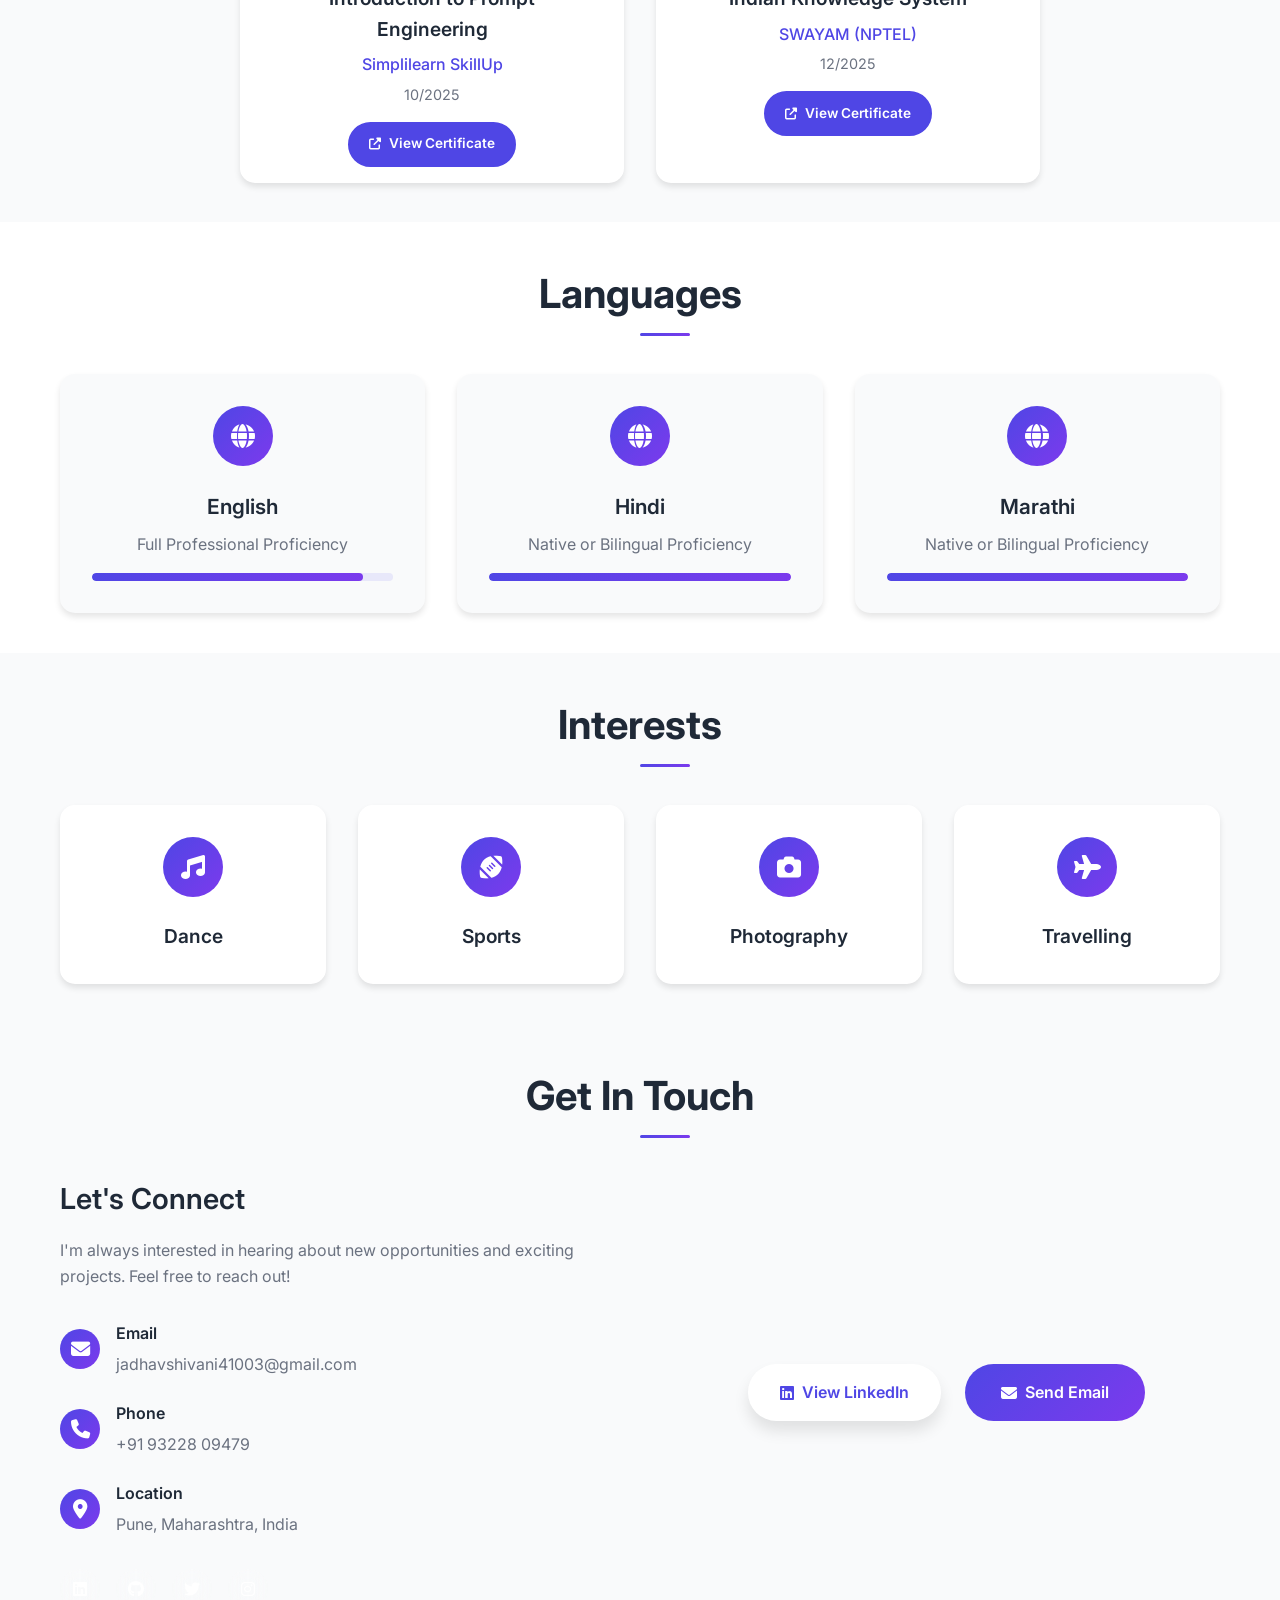
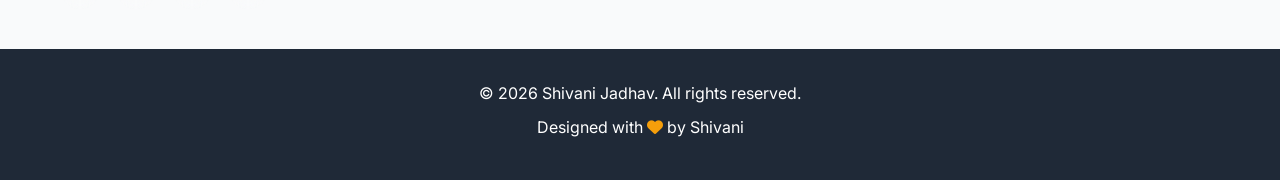
==== commit 3b4634a5: "Fix mobile layout for Awards, Interests, and Languages sections - Add high-priority CSS rules with !" ====
--- a/index.html
+++ b/index.html
@@ -7,6 +7,7 @@
     <title>Shivani Jadhav - Portfolio</title>
     <link rel="stylesheet" href="style.css">
     <link rel="stylesheet" href="responsive.css">
+    <link rel="stylesheet" href="experience-interactive.css">
     <link rel="stylesheet" href="https://cdnjs.cloudflare.com/ajax/libs/font-awesome/6.4.0/css/all.min.css">
     <link href="https://fonts.googleapis.com/css2?family=Inter:wght@300;400;500;600;700&family=Poppins:wght@300;400;500;600;700&display=swap" rel="stylesheet">
     <link rel="icon" type="image/svg+xml" href="logo.svg?v=2">
@@ -247,42 +248,90 @@
     <section id="experience" class="experience">
         <div class="container">
             <h2 class="section-title">Work Experience</h2>
-            <div class="experience-grid">
-                <div class="project-card">
-                    <div class="project-content">
-                        <h3><img src="suzlon.png" alt="Suzlon Group" class="company-logo-img"> Suzlon Group</h3>
-                        <h4>Java Developer Intern</h4>
-                        <div class="experience-date">01/2025 - Present</div>
-                        <p>Currently interning at Suzlon, contributing to wind turbine data monitoring and management applications using Java and React.</p>
-                        <div class="project-tech">
-                            <span class="tech-tag">Java</span>
-                            <span class="tech-tag">React</span>
-                            <span class="tech-tag">Data Monitoring</span>
-                            <span class="tech-tag">UI Development</span>
-                        </div>
-                        <ul>
-                            <li>Developing responsive authentication UI components</li>
-                            <li>Implementing form handling and state management</li>
-                            <li>Client-side validation and modern frontend practices</li>
-                        </ul>
-                    </div>
-                </div>
-                <div class="project-card">
-                    <div class="project-content">
-                        <h3><img src="xtrans.png" alt="X-Trans Enterprises" class="company-logo-img"> X-Trans Enterprises</h3>
-                        <h4>Industrial Intern</h4>
-                        <div class="experience-date">07/2024 - 08/2024</div>
-                        <p>15-day industrial internship at a transformer manufacturing company gaining hands-on exposure to industrial processes.</p>
-                        <div class="project-tech">
-                            <span class="tech-tag">Transformer Assembly</span>
-                            <span class="tech-tag">Quality Control</span>
-                            <span class="tech-tag">Manufacturing</span>
-                        </div>
-                        <ul>
-                            <li>Transformer assembly and testing experience</li>
-                            <li>Quality control processes implementation</li>
-                            <li>Industrial manufacturing exposure</li>
-                        </ul>
+            
+            <!-- Company Cards -->
+            <div class="company-cards-grid">
+                <div class="company-card" data-id="suzlon">
+                    <div class="company-card-content">
+                        <img src="suzlon.png" alt="Suzlon Group" class="company-logo-img">
+                        <div class="company-info">
+                            <h3>Suzlon Group</h3>
+                            <h4>Java Developer Intern</h4>
+                            <div class="experience-date">01/2025 - Present</div>
+                        </div>
+                        <div class="card-arrow">
+                            <i class="fas fa-chevron-down"></i>
+                        </div>
+                    </div>
+                </div>
+                
+                <div class="company-card" data-id="xtrans">
+                    <div class="company-card-content">
+                        <img src="xtrans.png" alt="X-Trans Enterprises" class="company-logo-img">
+                        <div class="company-info">
+                            <h3>X-Trans Enterprises</h3>
+                            <h4>Industrial Intern</h4>
+                            <div class="experience-date">07/2024 - 08/2024</div>
+                        </div>
+                        <div class="card-arrow">
+                            <i class="fas fa-chevron-down"></i>
+                        </div>
+                    </div>
+                </div>
+            </div>
+            
+            <!-- Detailed Descriptions -->
+            <div class="experience-details">
+                <div class="experience-detail" id="suzlon-detail">
+                    <div class="detail-content">
+                        <div class="detail-header">
+                            <img src="suzlon.png" alt="Suzlon Group" class="detail-logo">
+                            <div class="detail-title">
+                                <h3>Java Developer Intern</h3>
+                                <h4>Suzlon Group</h4>
+                                <div class="experience-date">01/2025 - Present</div>
+                            </div>
+                        </div>
+                        <div class="detail-description">
+                            <p>Currently interning at Suzlon, contributing to wind turbine data monitoring and management applications using Java and React.</p>
+                            <div class="project-tech">
+                                <span class="tech-tag">Java</span>
+                                <span class="tech-tag">React</span>
+                                <span class="tech-tag">Data Monitoring</span>
+                                <span class="tech-tag">UI Development</span>
+                            </div>
+                            <ul>
+                                <li>Developing responsive authentication UI components</li>
+                                <li>Implementing form handling and state management</li>
+                                <li>Client-side validation and modern frontend practices</li>
+                            </ul>
+                        </div>
+                    </div>
+                </div>
+                
+                <div class="experience-detail" id="xtrans-detail">
+                    <div class="detail-content">
+                        <div class="detail-header">
+                            <img src="xtrans.png" alt="X-Trans Enterprises" class="detail-logo">
+                            <div class="detail-title">
+                                <h3>Industrial Intern</h3>
+                                <h4>X-Trans Enterprises</h4>
+                                <div class="experience-date">07/2024 - 08/2024</div>
+                            </div>
+                        </div>
+                        <div class="detail-description">
+                            <p>15-day industrial internship at a transformer manufacturing company gaining hands-on exposure to industrial processes.</p>
+                            <div class="project-tech">
+                                <span class="tech-tag">Transformer Assembly</span>
+                                <span class="tech-tag">Quality Control</span>
+                                <span class="tech-tag">Manufacturing</span>
+                            </div>
+                            <ul>
+                                <li>Transformer assembly and testing experience</li>
+                                <li>Quality control processes implementation</li>
+                                <li>Industrial manufacturing exposure</li>
+                            </ul>
+                        </div>
                     </div>
                 </div>
             </div>
@@ -557,5 +606,7 @@
     </footer>
 
     <script src="script.js"></script>
+    <script src="experience-interactive.js"></script>
+    <script src="mobile-nav.js"></script>
 </body>
 </html>
--- a/style.css
+++ b/style.css
@@ -129,14 +129,29 @@
     display: none;
     flex-direction: column;
     cursor: pointer;
-}
-
-.bar {
+    padding: 5px;
+    z-index: 1002;
+}
+
+.hamburger .bar {
     width: 25px;
     height: 3px;
     background: var(--dark-color);
     margin: 3px 0;
     transition: var(--transition);
+    border-radius: 2px;
+}
+
+.hamburger.active .bar:nth-child(1) {
+    transform: rotate(45deg) translate(6px, 6px);
+}
+
+.hamburger.active .bar:nth-child(2) {
+    opacity: 0;
+}
+
+.hamburger.active .bar:nth-child(3) {
+    transform: rotate(-45deg) translate(6px, -6px);
 }
 
 /* Hero Section */
@@ -2160,16 +2175,41 @@
         top: 70px;
         flex-direction: column;
         background-color: var(--white);
-        width: 100%;
+        width: 80%;
+        max-width: 300px;
+        height: calc(100vh - 70px);
         text-align: center;
         transition: 0.3s;
         box-shadow: var(--shadow-lg);
         padding: 2rem 0;
         z-index: 999;
+        overflow-y: auto;
     }
 
     .nav-menu.active {
         left: 0;
+    }
+
+    .nav-menu .nav-item {
+        margin: 1rem 0;
+        width: 100%;
+    }
+
+    .nav-menu .nav-link {
+        display: block;
+        padding: 1rem 2rem;
+        font-size: 1.1rem;
+        color: var(--dark-color);
+        border-radius: 8px;
+        transition: var(--transition);
+        background: var(--light-color);
+        margin: 0.5rem 0;
+    }
+
+    .nav-menu .nav-link:hover {
+        background: var(--gradient-2);
+        color: white;
+        transform: translateX(5px);
     }
 
     .hero-content {
--- a/responsive.css
+++ b/responsive.css
@@ -55,6 +55,30 @@
     .skill-category {
         padding: 1.5rem;
     }
+    
+    /* HIGH PRIORITY MOBILE GRID FIXES - DESKTOP TABLET */
+    /* Force 2-column layout on desktop tablet for Awards, Interests, and Languages */
+    
+    .achievements-grid,
+    .interests-grid,
+    .languages-grid {
+        display: grid !important;
+        grid-template-columns: repeat(2, 1fr) !important;
+        gap: 18px !important;
+        width: 100% !important;
+    }
+    
+    .achievement-card,
+    .interest-card,
+    .language-card {
+        width: auto !important;
+        max-width: 100% !important;
+        min-width: 0 !important;
+        flex: 0 0 auto !important;
+        padding: 18px !important;
+        margin: 0 !important;
+        box-sizing: border-box !important;
+    }
 }
 
 /* Tablet - 768px */
@@ -111,58 +135,123 @@
         font-size: 13px;
     }
     
-    .experience-grid, .projects-grid, .education-grid, .achievements-grid, .certificates-grid, .languages-grid, .interests-grid {
-        grid-template-columns: 1fr;
-        gap: 1rem;
-    }
-    
-    .project-card, .education-card, .achievement-card, .certificate-card, .language-card, .interest-card {
+    /* Experience Section - Mobile Optimized */
+    .experience-grid {
+        grid-template-columns: 1fr;
+        gap: 2rem;
+        padding: 0 10px;
+    }
+    
+    .project-card {
+        padding: 2rem 1.5rem;
+        margin-bottom: 1rem;
+        border-radius: 12px;
+        box-shadow: 0 4px 12px rgba(0, 0, 0, 0.1);
+    }
+    
+    .project-content {
+        text-align: left;
         padding: 1rem;
     }
     
-    .project-content {
-        text-align: center;
-    }
-    
     .project-content h3 {
+        font-size: 1.2rem;
+        margin-bottom: 0.8rem;
+        text-align: left;
+        line-height: 1.4;
+    }
+    
+    .project-content h4 {
         font-size: 1rem;
+        text-align: left;
         margin-bottom: 0.5rem;
-        text-align: center;
-    }
-    
-    .project-content h4 {
+        color: var(--text-color);
+    }
+    
+    .project-content p {
+        font-size: 0.95rem;
+        text-align: left;
+        line-height: 1.6;
+        margin-bottom: 1.2rem;
+    }
+    
+    .project-tech {
+        justify-content: flex-start;
+        flex-wrap: wrap;
+        gap: 8px;
+        margin-bottom: 1rem;
+    }
+    
+    .tech-tag {
+        font-size: 12px;
+        padding: 6px 10px;
+    }
+    
+    .company-logo-img {
+        width: 20px;
+        height: 20px;
+        margin-right: 10px;
+    }
+    
+    .experience-date {
         font-size: 0.9rem;
-        text-align: center;
-    }
-    
-    .project-content p {
+        padding: 6px 12px;
+        margin-bottom: 1rem;
+        display: inline-block;
+    }
+    
+    .project-content ul {
+        text-align: left;
+        padding-left: 1rem;
+    }
+    
+    .project-content li {
         font-size: 0.9rem;
-        text-align: center;
-    }
-    
-    .project-tech {
-        justify-content: center;
-        flex-wrap: wrap;
-        gap: 6px;
-    }
-    
-    .tech-tag {
-        font-size: 11px;
-        padding: 4px 8px;
-    }
-    
-    .company-logo-img {
-        width: 18px;
-        height: 18px;
+        padding: 0.5rem 0;
+        line-height: 1.5;
+    }
+    
+    /* Other sections */
+    .projects-grid, .education-grid, .achievements-grid, .certificates-grid, .languages-grid, .interests-grid {
+        grid-template-columns: 1fr;
+        gap: 1.5rem;
+    }
+    
+    .education-card, .achievement-card, .certificate-card, .language-card, .interest-card {
+        padding: 1.5rem;
+    }
+    
+    /* HIGH PRIORITY MOBILE GRID FIXES - TABLET */
+    /* Force 2-column layout on tablet for Awards, Interests, and Languages */
+    
+    .achievements-grid,
+    .interests-grid,
+    .languages-grid {
+        display: grid !important;
+        grid-template-columns: repeat(2, 1fr) !important;
+        gap: 15px !important;
+        width: 100% !important;
+    }
+    
+    .achievement-card,
+    .interest-card,
+    .language-card {
+        width: auto !important;
+        max-width: 100% !important;
+        min-width: 0 !important;
+        flex: 0 0 auto !important;
+        padding: 15px !important;
+        margin: 0 !important;
+        box-sizing: border-box !important;
     }
     
     .skill-category {
-        padding: 1rem;
+        padding: 1.5rem;
     }
     
     .skill-list li {
         font-size: 0.9rem;
-        padding: 0.2rem 0;
+        padding: 0.3rem 0;
     }
     
     .contact-buttons {
@@ -180,47 +269,122 @@
 /* Mobile - 480px */
 @media (max-width: 480px) {
     .container {
-        padding: 0 10px;
+        padding: 0 8px;
     }
     
     .hero {
         min-height: 35vh;
-        padding: 30px 0 15px;
+        padding: 25px 0 15px;
     }
     
     .section-title {
-        font-size: 1.6rem;
-    }
-    
-    .project-card, .education-card, .achievement-card, .certificate-card, .language-card, .interest-card {
-        padding: 0.8rem;
+        font-size: 1.5rem;
+    }
+    
+    /* Experience Section - Mobile Optimized */
+    .experience-grid {
+        grid-template-columns: 1fr;
+        gap: 1.5rem;
+        padding: 0 5px;
+    }
+    
+    .project-card {
+        padding: 1.5rem 1rem;
+        margin-bottom: 0.8rem;
+        border-radius: 10px;
+    }
+    
+    .project-content {
+        text-align: left;
+        padding: 0.5rem;
     }
     
     .project-content h3 {
+        font-size: 1.1rem;
+        margin-bottom: 0.6rem;
+        text-align: left;
+        line-height: 1.3;
+    }
+    
+    .project-content h4 {
+        font-size: 0.95rem;
+        text-align: left;
+        margin-bottom: 0.4rem;
+    }
+    
+    .project-content p {
         font-size: 0.9rem;
-    }
-    
-    .project-content h4 {
+        text-align: left;
+        line-height: 1.5;
+        margin-bottom: 1rem;
+    }
+    
+    .project-tech {
+        justify-content: flex-start;
+        flex-wrap: wrap;
+        gap: 6px;
+        margin-bottom: 0.8rem;
+    }
+    
+    .tech-tag {
+        font-size: 11px;
+        padding: 4px 8px;
+    }
+    
+    .company-logo-img {
+        width: 18px;
+        height: 18px;
+        margin-right: 8px;
+    }
+    
+    .experience-date {
         font-size: 0.85rem;
-    }
-    
-    .project-content p {
+        padding: 4px 8px;
+        margin-bottom: 0.8rem;
+    }
+    
+    .project-content ul {
+        text-align: left;
+        padding-left: 0.8rem;
+    }
+    
+    .project-content li {
         font-size: 0.85rem;
-        line-height: 1.5;
-    }
-    
-    .company-logo-img {
-        width: 16px;
-        height: 16px;
-    }
-    
-    .tech-tag {
-        font-size: 10px;
-        padding: 3px 6px;
+        padding: 0.4rem 0;
+        line-height: 1.4;
+    }
+    
+    /* Other cards */
+    .education-card, .achievement-card, .certificate-card, .language-card, .interest-card {
+        padding: 1.2rem;
     }
     
     .highlight-card {
-        padding: 8px 12px;
-        font-size: 12px;
+        padding: 8px 10px;
+        font-size: 11px;
+    }
+    
+    /* HIGH PRIORITY MOBILE GRID FIXES */
+    /* Force 2-column layout on mobile for Awards, Interests, and Languages */
+    
+    .achievements-grid,
+    .interests-grid,
+    .languages-grid {
+        display: grid !important;
+        grid-template-columns: repeat(2, 1fr) !important;
+        gap: 12px !important;
+        width: 100% !important;
+    }
+    
+    .achievement-card,
+    .interest-card,
+    .language-card {
+        width: auto !important;
+        max-width: 100% !important;
+        min-width: 0 !important;
+        flex: 0 0 auto !important;
+        padding: 12px !important;
+        margin: 0 !important;
+        box-sizing: border-box !important;
     }
 }
--- a/experience-interactive.css
+++ b/experience-interactive.css
@@ -0,0 +1,339 @@
+/* Interactive Experience Section Styles */
+
+/* Company Cards Grid */
+.company-cards-grid {
+    display: grid;
+    grid-template-columns: repeat(auto-fit, minmax(300px, 1fr));
+    gap: 2rem;
+    margin-bottom: 2rem;
+}
+
+/* Company Card */
+.company-card {
+    background: var(--white);
+    border-radius: 16px;
+    padding: 1.5rem;
+    box-shadow: 0 4px 12px rgba(0, 0, 0, 0.1);
+    cursor: pointer;
+    transition: all 0.3s cubic-bezier(0.4, 0, 0.2, 1);
+    border: 2px solid transparent;
+    position: relative;
+    overflow: hidden;
+}
+
+.company-card:hover {
+    transform: translateY(-8px) scale(1.02);
+    box-shadow: 0 12px 24px rgba(0, 0, 0, 0.15);
+    border-color: var(--primary-color);
+}
+
+.company-card.active {
+    border-color: var(--primary-color);
+    background: linear-gradient(135deg, rgba(79, 70, 229, 0.05) 0%, rgba(124, 58, 237, 0.05) 100%);
+    transform: translateY(-4px);
+    box-shadow: 0 8px 20px rgba(79, 70, 229, 0.2);
+}
+
+.company-card.active::before {
+    content: '';
+    position: absolute;
+    top: 0;
+    left: 0;
+    right: 0;
+    height: 4px;
+    background: var(--gradient-2);
+}
+
+.company-card-content {
+    display: flex;
+    align-items: center;
+    gap: 1rem;
+}
+
+.company-info {
+    flex: 1;
+}
+
+.company-info h3 {
+    font-size: 1.2rem;
+    font-weight: 600;
+    color: var(--primary-color);
+    margin-bottom: 0.3rem;
+    line-height: 1.3;
+}
+
+.company-info h4 {
+    font-size: 1rem;
+    font-weight: 500;
+    color: var(--dark-color);
+    margin-bottom: 0.5rem;
+}
+
+.experience-date {
+    font-size: 0.9rem;
+    color: var(--text-light);
+    background: var(--light-color);
+    padding: 0.3rem 0.8rem;
+    border-radius: 20px;
+    display: inline-block;
+}
+
+.card-arrow {
+    width: 40px;
+    height: 40px;
+    display: flex;
+    align-items: center;
+    justify-content: center;
+    background: var(--gradient-2);
+    color: white;
+    border-radius: 50%;
+    transition: transform 0.3s ease;
+    flex-shrink: 0;
+}
+
+.company-card.active .card-arrow {
+    transform: rotate(180deg);
+}
+
+/* Experience Details */
+.experience-details {
+    margin-top: 2rem;
+}
+
+.experience-detail {
+    background: var(--white);
+    border-radius: 16px;
+    padding: 0;
+    margin-bottom: 1.5rem;
+    box-shadow: 0 4px 12px rgba(0, 0, 0, 0.1);
+    opacity: 0;
+    transform: translateY(-20px);
+    max-height: 0;
+    overflow: hidden;
+    transition: all 0.4s cubic-bezier(0.4, 0, 0.2, 1);
+}
+
+.experience-detail.active {
+    opacity: 1;
+    transform: translateY(0);
+    max-height: 1000px;
+    padding: 2rem;
+}
+
+.detail-content {
+    display: flex;
+    flex-direction: column;
+    gap: 1.5rem;
+}
+
+.detail-header {
+    display: flex;
+    align-items: center;
+    gap: 1rem;
+    padding-bottom: 1rem;
+    border-bottom: 2px solid var(--light-color);
+}
+
+.detail-logo {
+    width: 60px;
+    height: 60px;
+    object-fit: contain;
+    border-radius: 12px;
+    padding: 8px;
+    background: var(--light-color);
+}
+
+.detail-title h3 {
+    font-size: 1.4rem;
+    font-weight: 600;
+    color: var(--primary-color);
+    margin-bottom: 0.3rem;
+}
+
+.detail-title h4 {
+    font-size: 1.1rem;
+    font-weight: 500;
+    color: var(--dark-color);
+    margin-bottom: 0.5rem;
+}
+
+.detail-description p {
+    font-size: 1rem;
+    line-height: 1.6;
+    color: var(--text-color);
+    margin-bottom: 1rem;
+}
+
+.project-tech {
+    display: flex;
+    flex-wrap: wrap;
+    gap: 0.5rem;
+    margin-bottom: 1rem;
+}
+
+.tech-tag {
+    font-size: 0.85rem;
+    padding: 0.4rem 0.8rem;
+    background: var(--gradient-2);
+    color: white;
+    border-radius: 20px;
+    font-weight: 500;
+}
+
+.experience-detail ul {
+    list-style: none;
+    padding: 0;
+    margin: 0;
+}
+
+.experience-detail li {
+    padding: 0.6rem 0;
+    padding-left: 1.5rem;
+    position: relative;
+    color: var(--text-light);
+    font-size: 0.95rem;
+    line-height: 1.5;
+}
+
+.experience-detail li::before {
+    content: '▶';
+    position: absolute;
+    left: 0;
+    color: var(--primary-color);
+    font-size: 0.7rem;
+}
+
+/* Responsive Design */
+@media (max-width: 992px) {
+    .company-cards-grid {
+        grid-template-columns: 1fr;
+        gap: 1.5rem;
+    }
+    
+    .company-card {
+        padding: 1.2rem;
+    }
+    
+    .company-info h3 {
+        font-size: 1.1rem;
+    }
+    
+    .company-info h4 {
+        font-size: 0.95rem;
+    }
+}
+
+@media (max-width: 768px) {
+    .company-cards-grid {
+        grid-template-columns: 1fr;
+        gap: 1rem;
+    }
+    
+    .company-card {
+        padding: 1rem;
+    }
+    
+    .company-card-content {
+        gap: 0.8rem;
+    }
+    
+    .company-info h3 {
+        font-size: 1rem;
+    }
+    
+    .company-info h4 {
+        font-size: 0.9rem;
+    }
+    
+    .experience-date {
+        font-size: 0.8rem;
+        padding: 0.2rem 0.6rem;
+    }
+    
+    .card-arrow {
+        width: 35px;
+        height: 35px;
+    }
+    
+    .experience-detail.active {
+        padding: 1.5rem;
+    }
+    
+    .detail-header {
+        flex-direction: column;
+        text-align: center;
+        gap: 0.8rem;
+    }
+    
+    .detail-logo {
+        width: 50px;
+        height: 50px;
+    }
+    
+    .detail-title h3 {
+        font-size: 1.2rem;
+    }
+    
+    .detail-title h4 {
+        font-size: 1rem;
+    }
+}
+
+@media (max-width: 480px) {
+    .company-card {
+        padding: 0.8rem;
+    }
+    
+    .company-card-content {
+        gap: 0.6rem;
+    }
+    
+    .company-info h3 {
+        font-size: 0.95rem;
+    }
+    
+    .company-info h4 {
+        font-size: 0.85rem;
+    }
+    
+    .experience-date {
+        font-size: 0.75rem;
+        padding: 0.2rem 0.5rem;
+    }
+    
+    .card-arrow {
+        width: 30px;
+        height: 30px;
+    }
+    
+    .experience-detail.active {
+        padding: 1rem;
+    }
+    
+    .detail-logo {
+        width: 40px;
+        height: 40px;
+    }
+    
+    .detail-title h3 {
+        font-size: 1.1rem;
+    }
+    
+    .detail-title h4 {
+        font-size: 0.9rem;
+    }
+    
+    .detail-description p {
+        font-size: 0.9rem;
+    }
+    
+    .tech-tag {
+        font-size: 0.75rem;
+        padding: 0.3rem 0.6rem;
+    }
+    
+    .experience-detail li {
+        font-size: 0.85rem;
+        padding: 0.4rem 0;
+    }
+}
